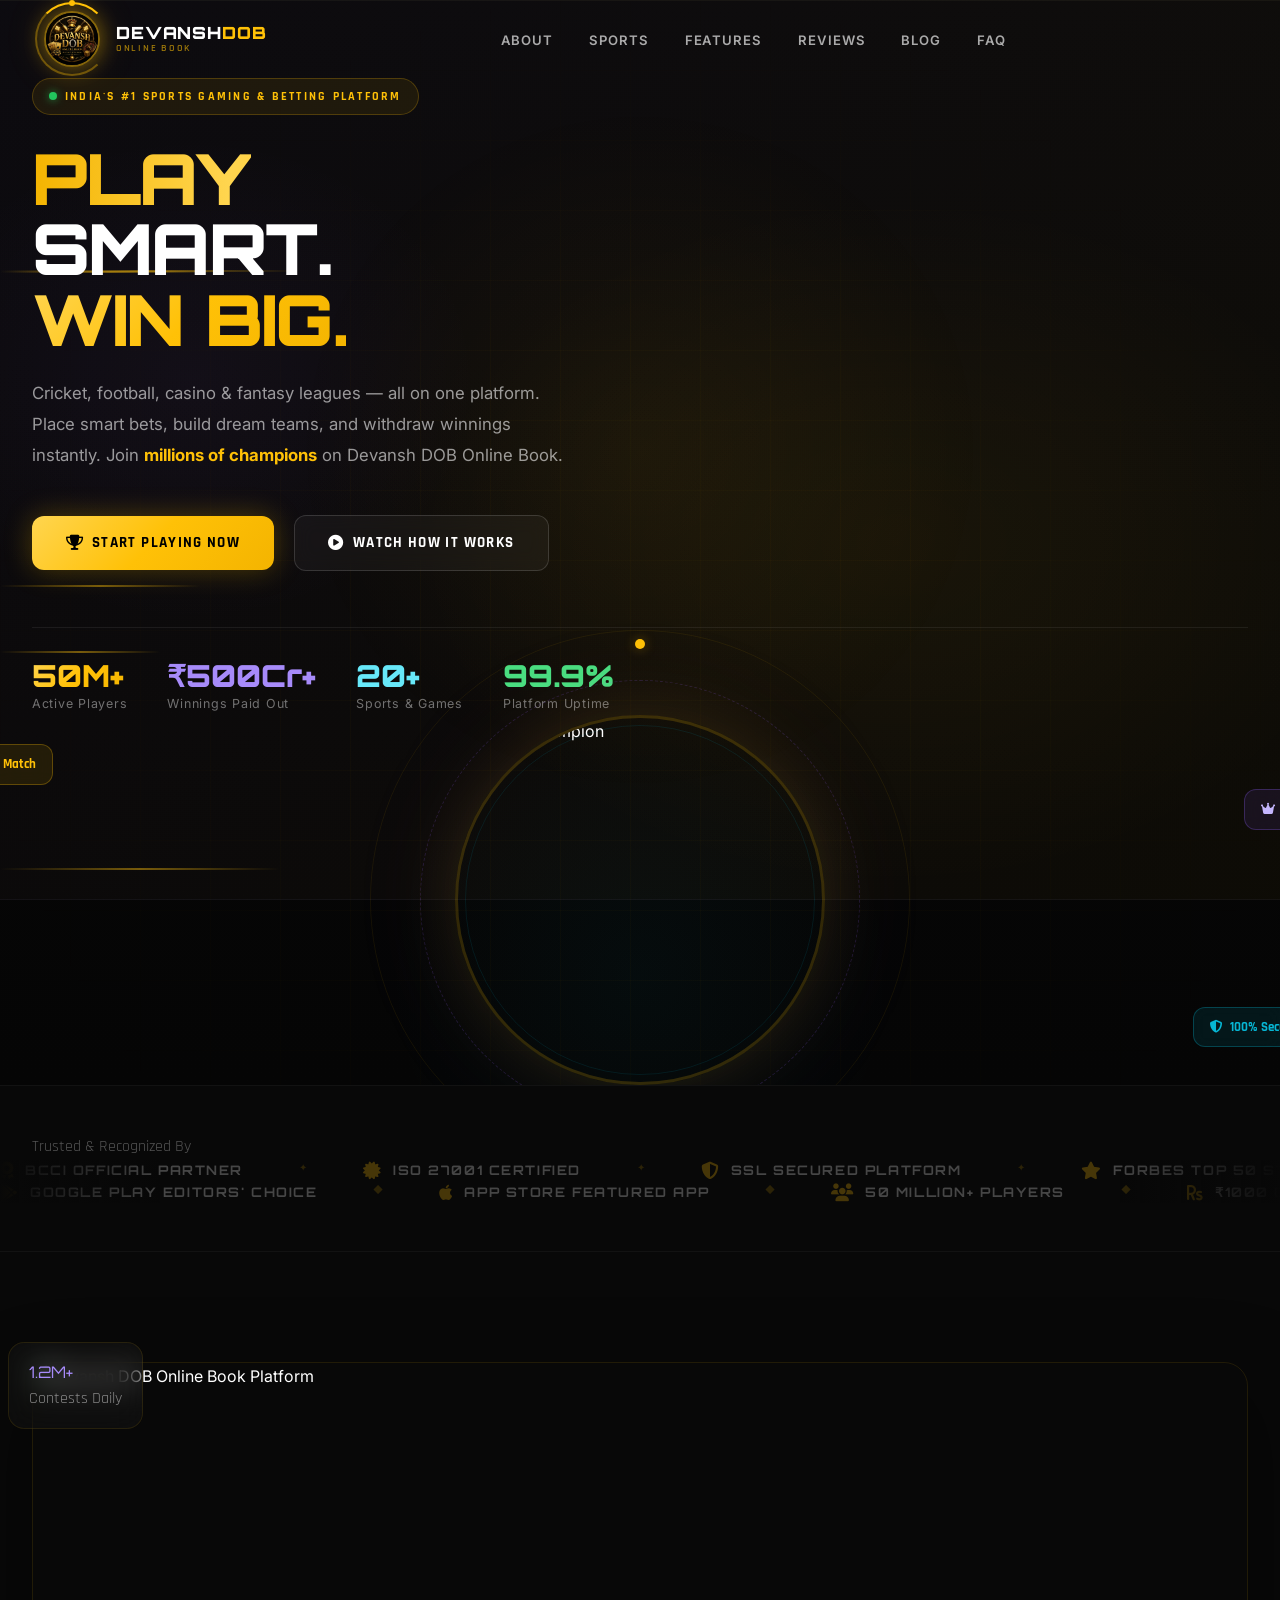
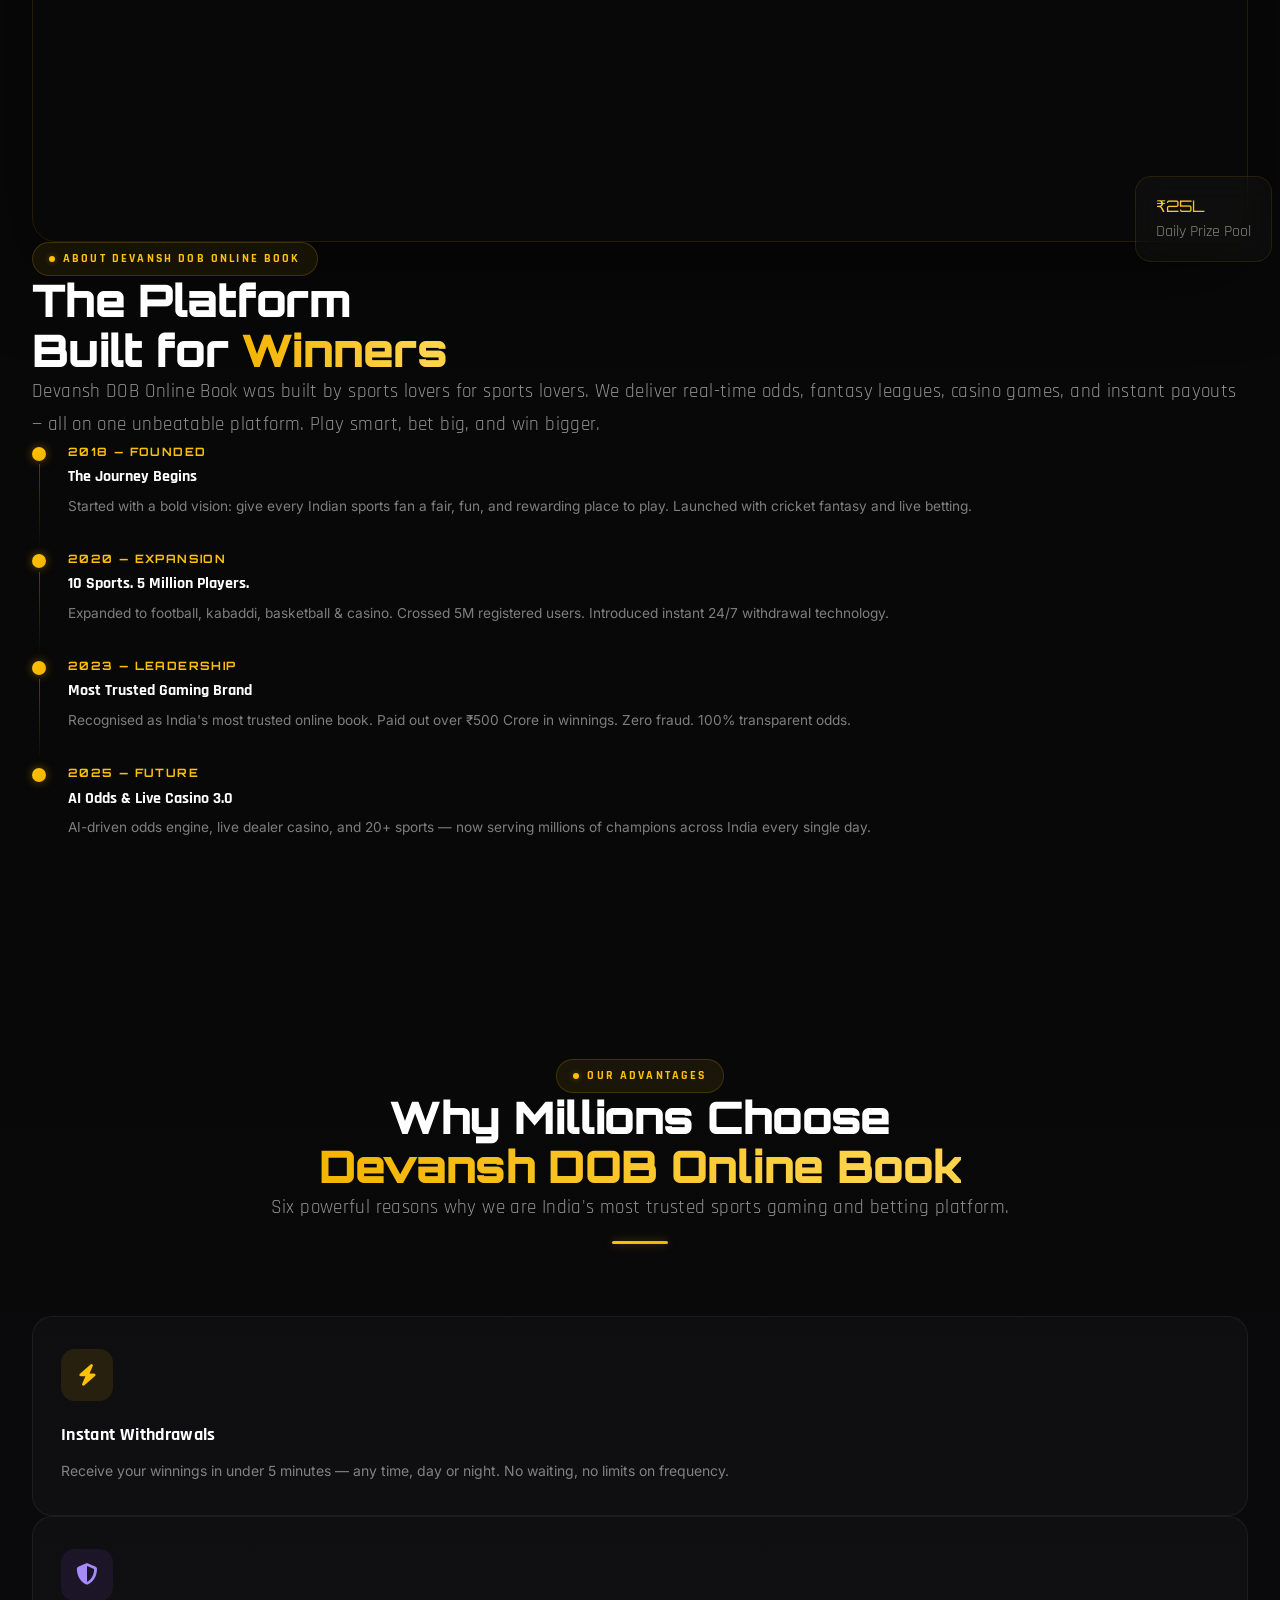
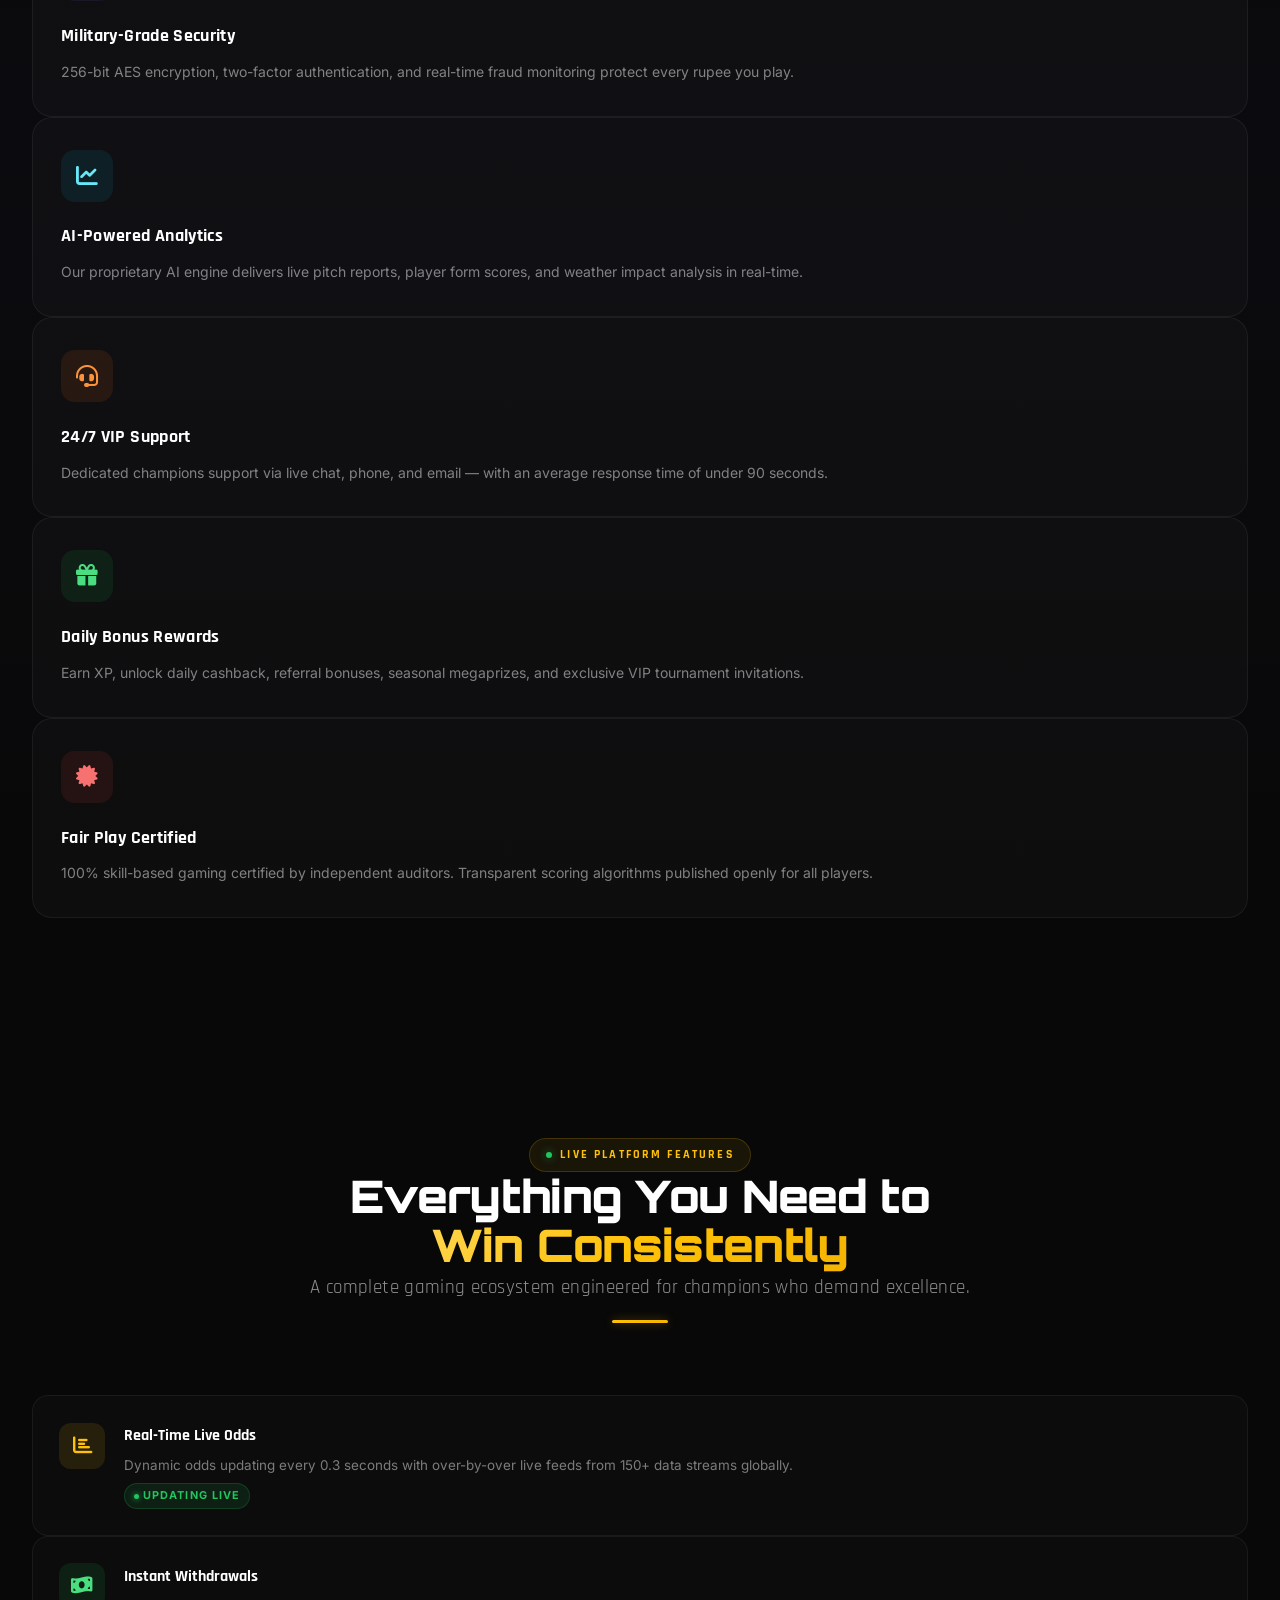
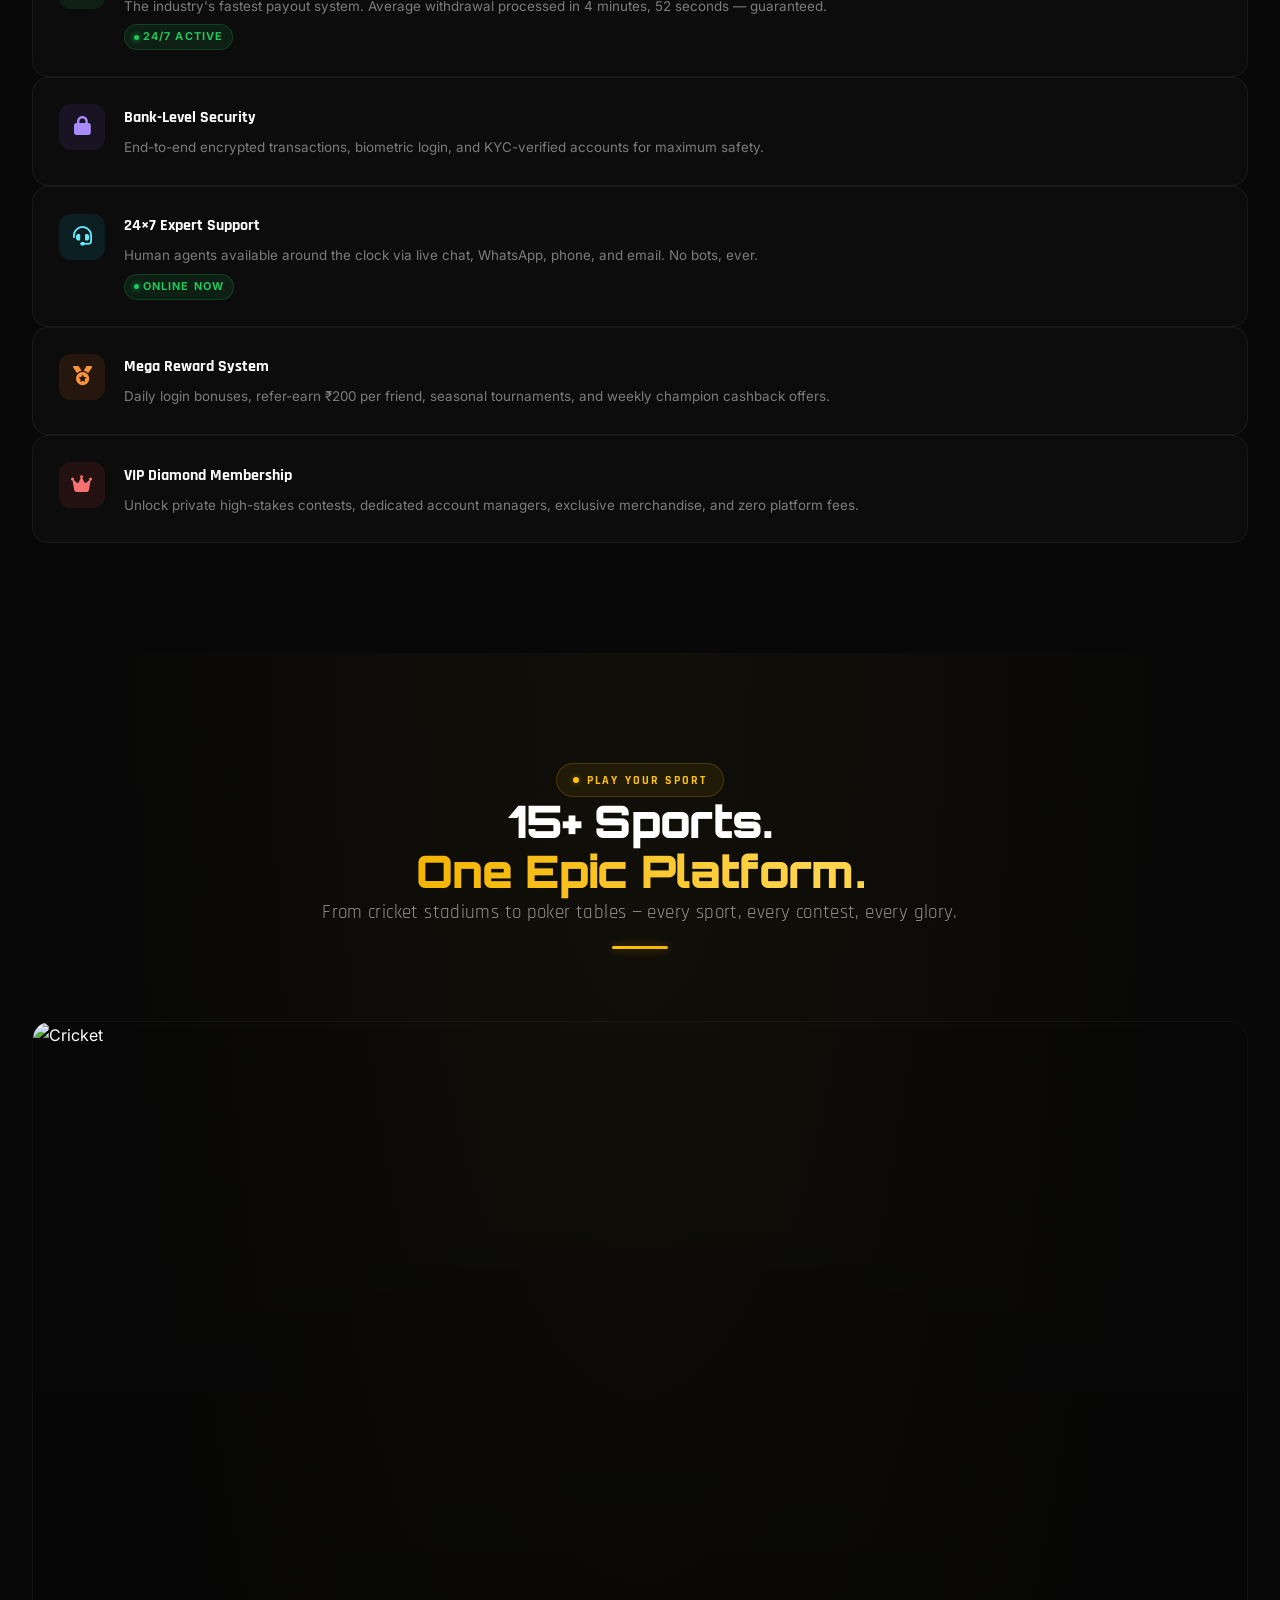
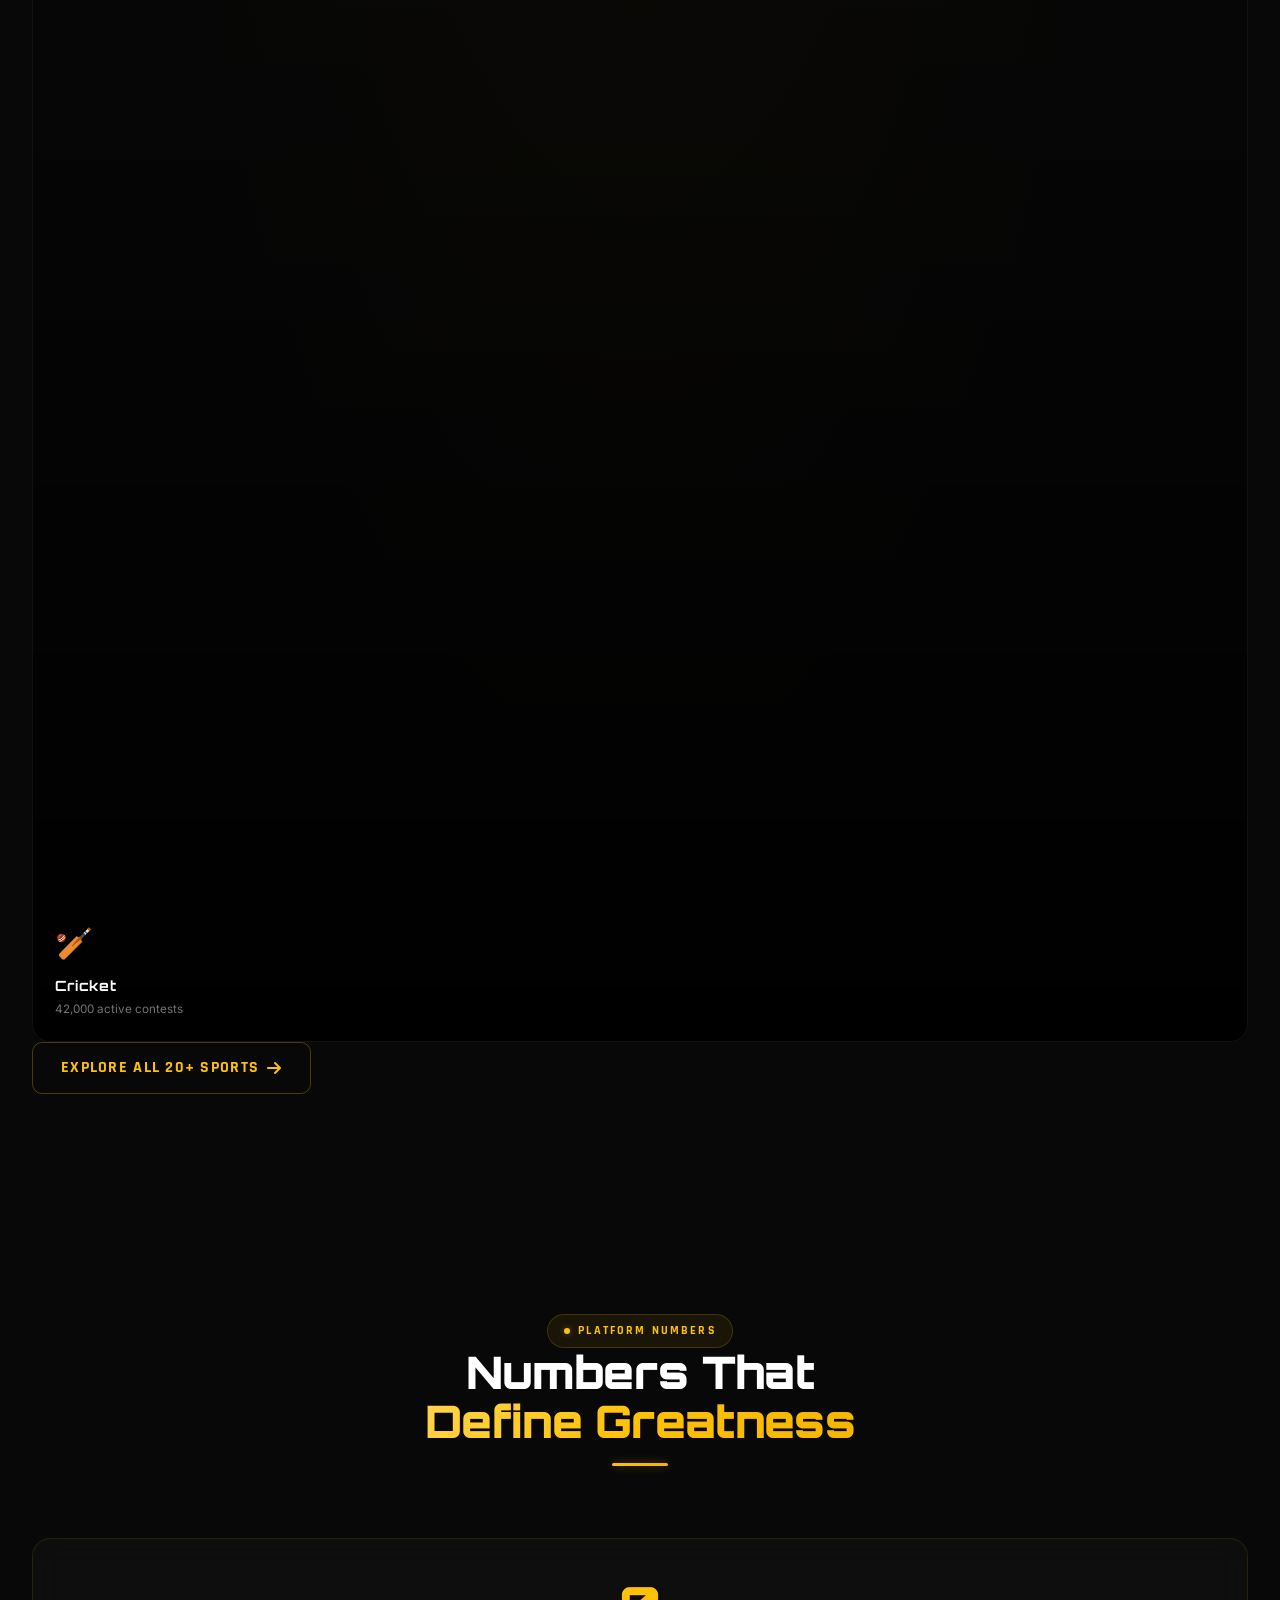
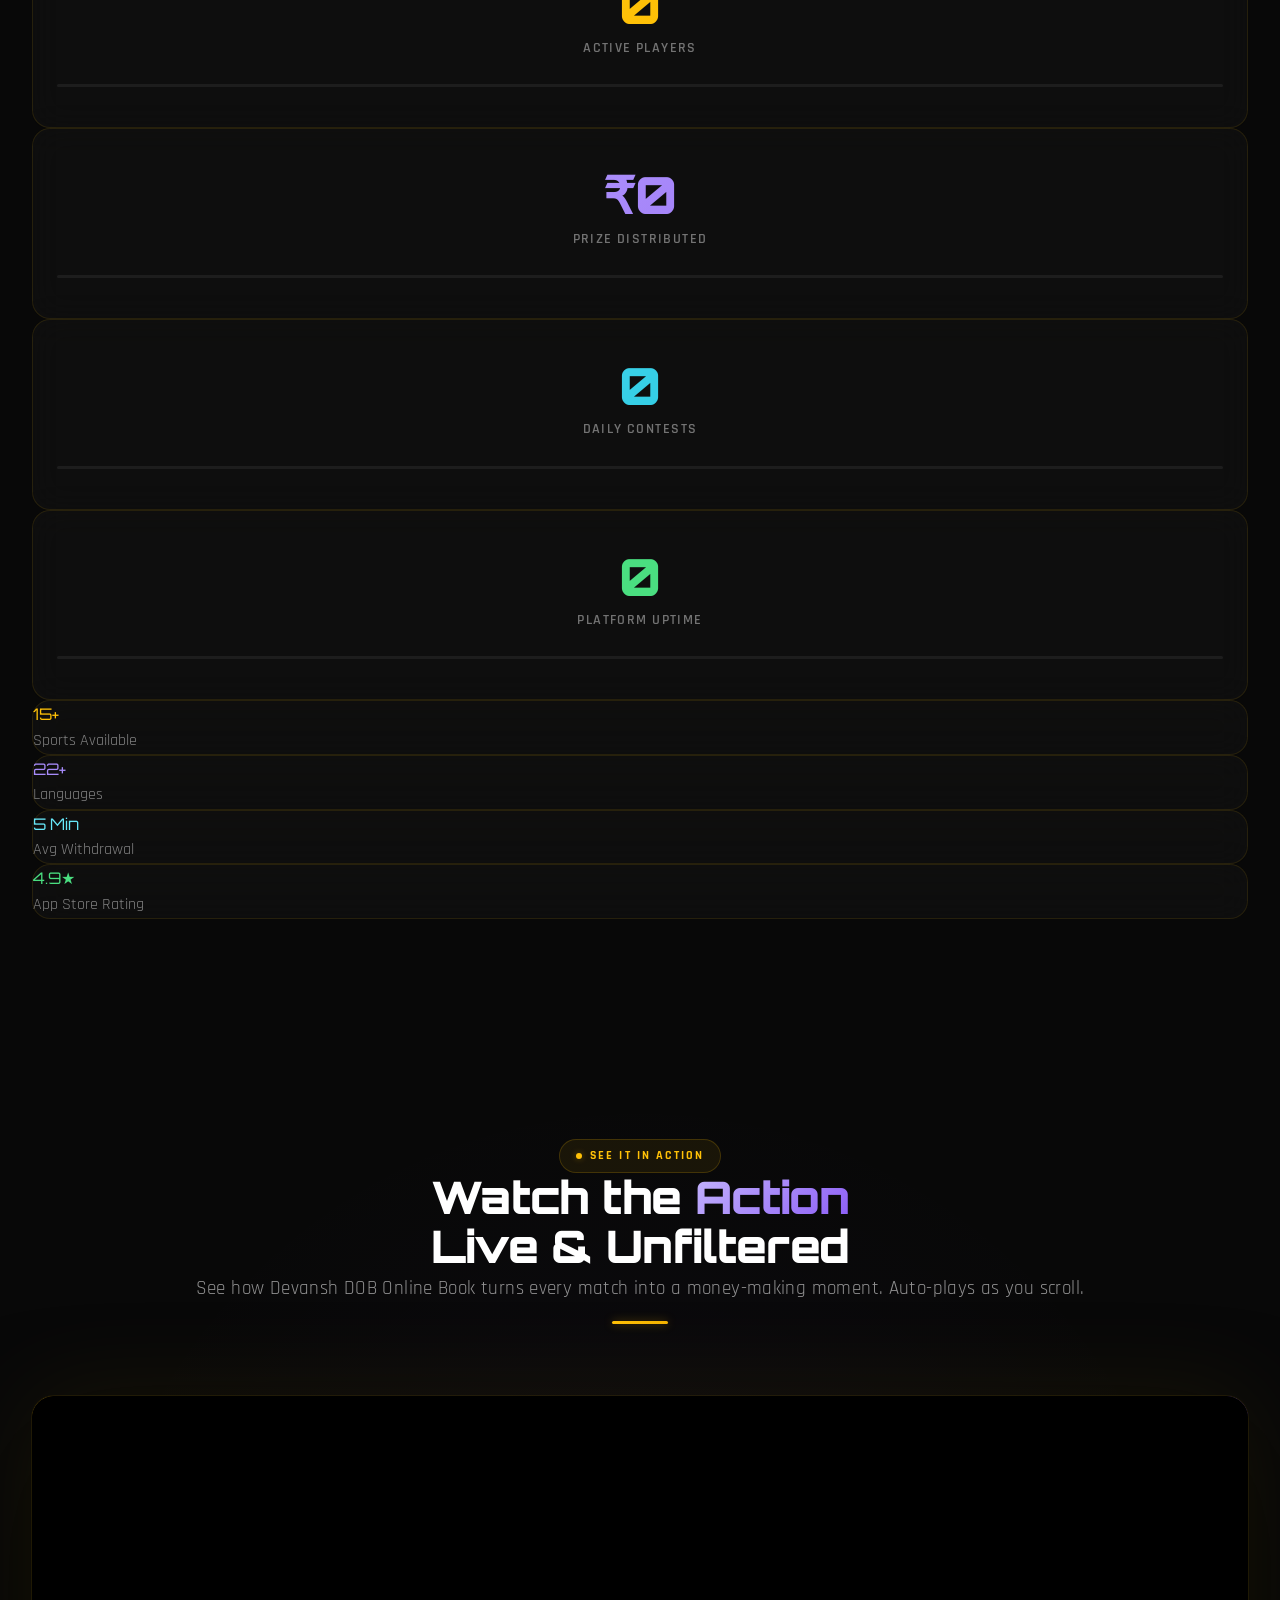
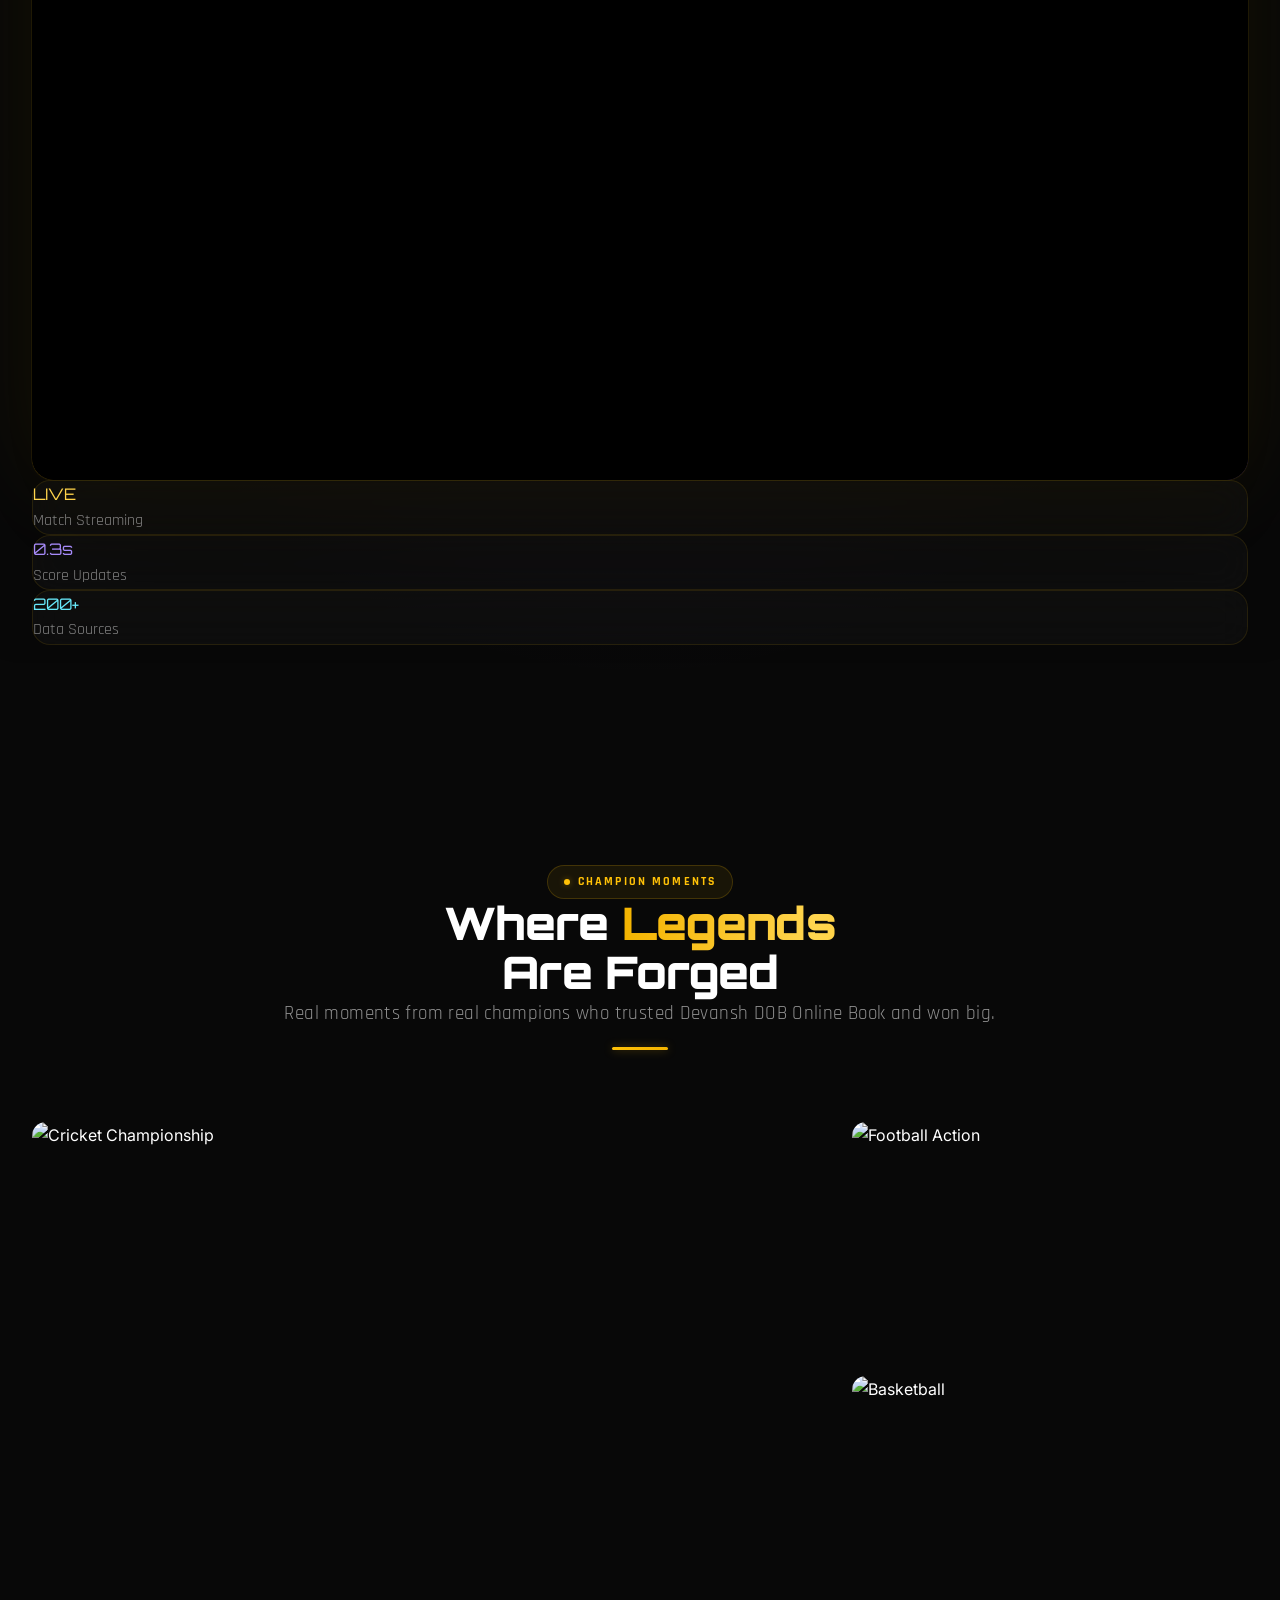
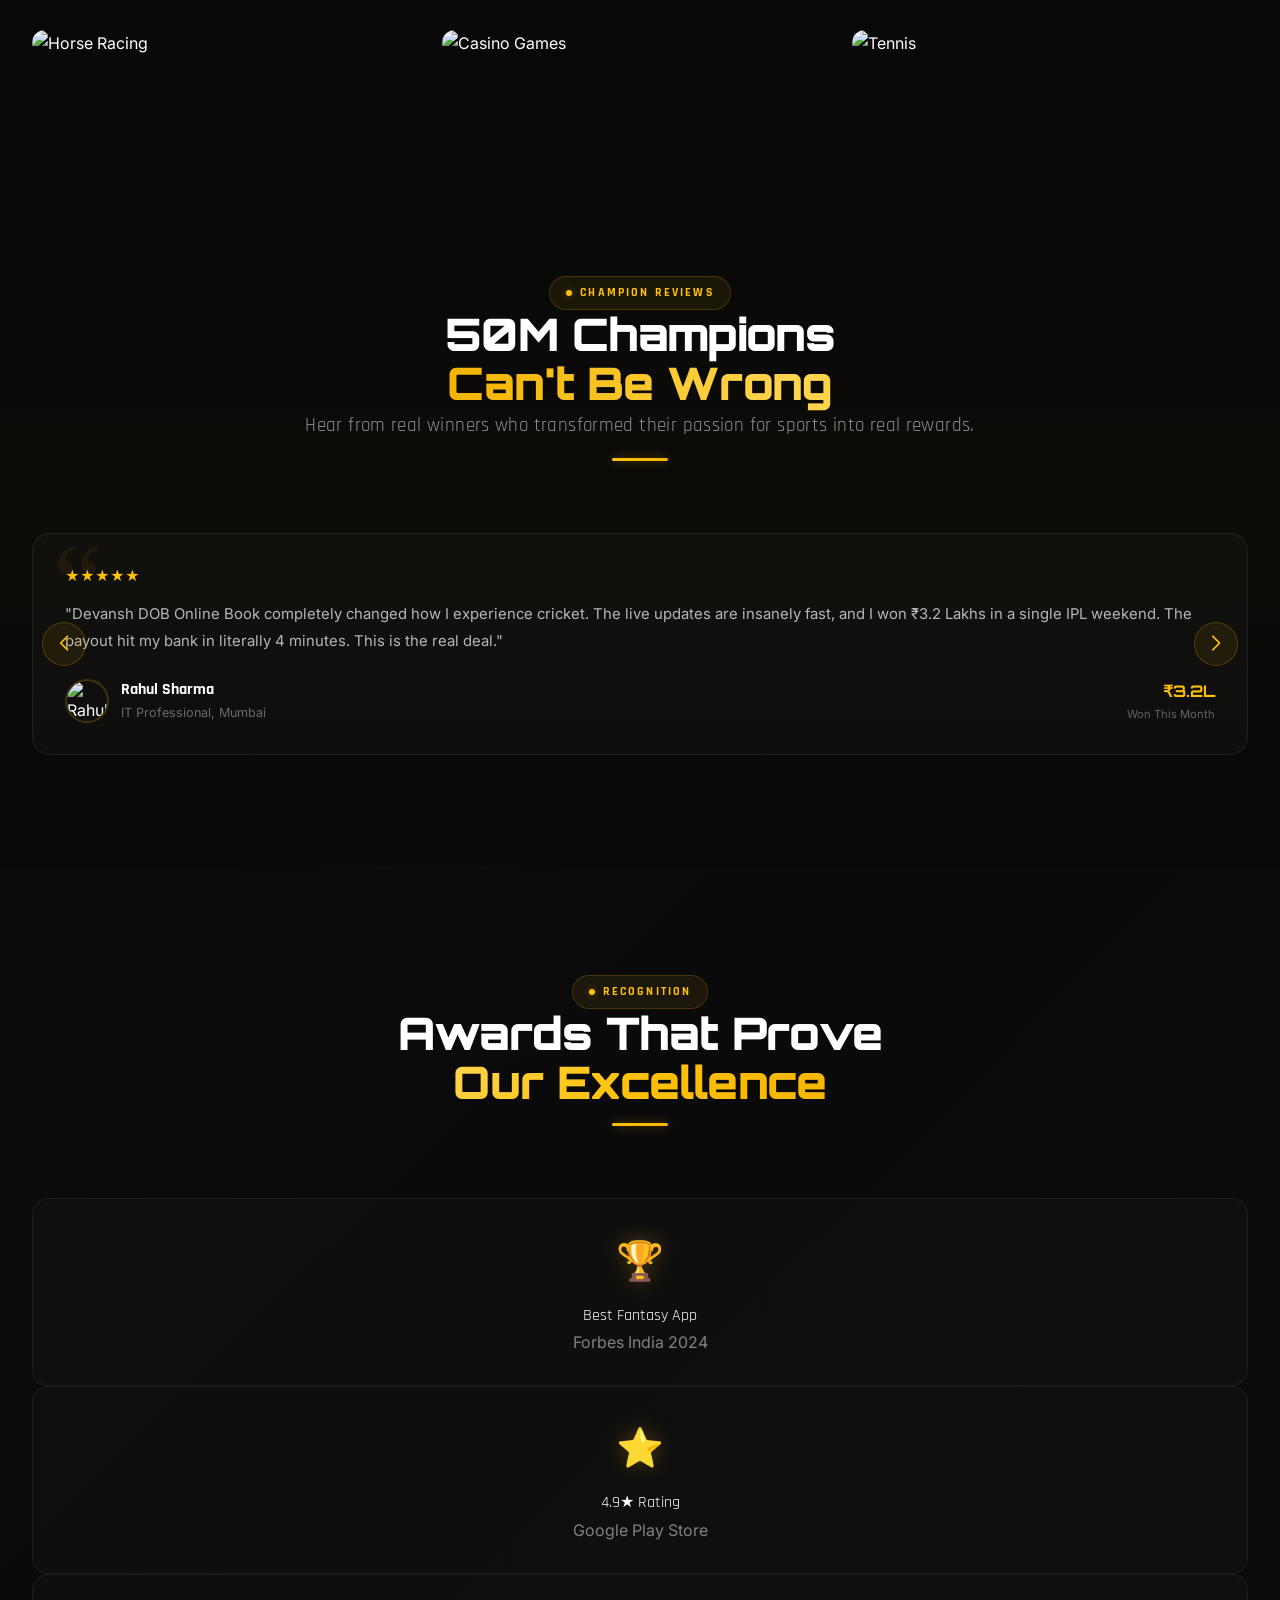
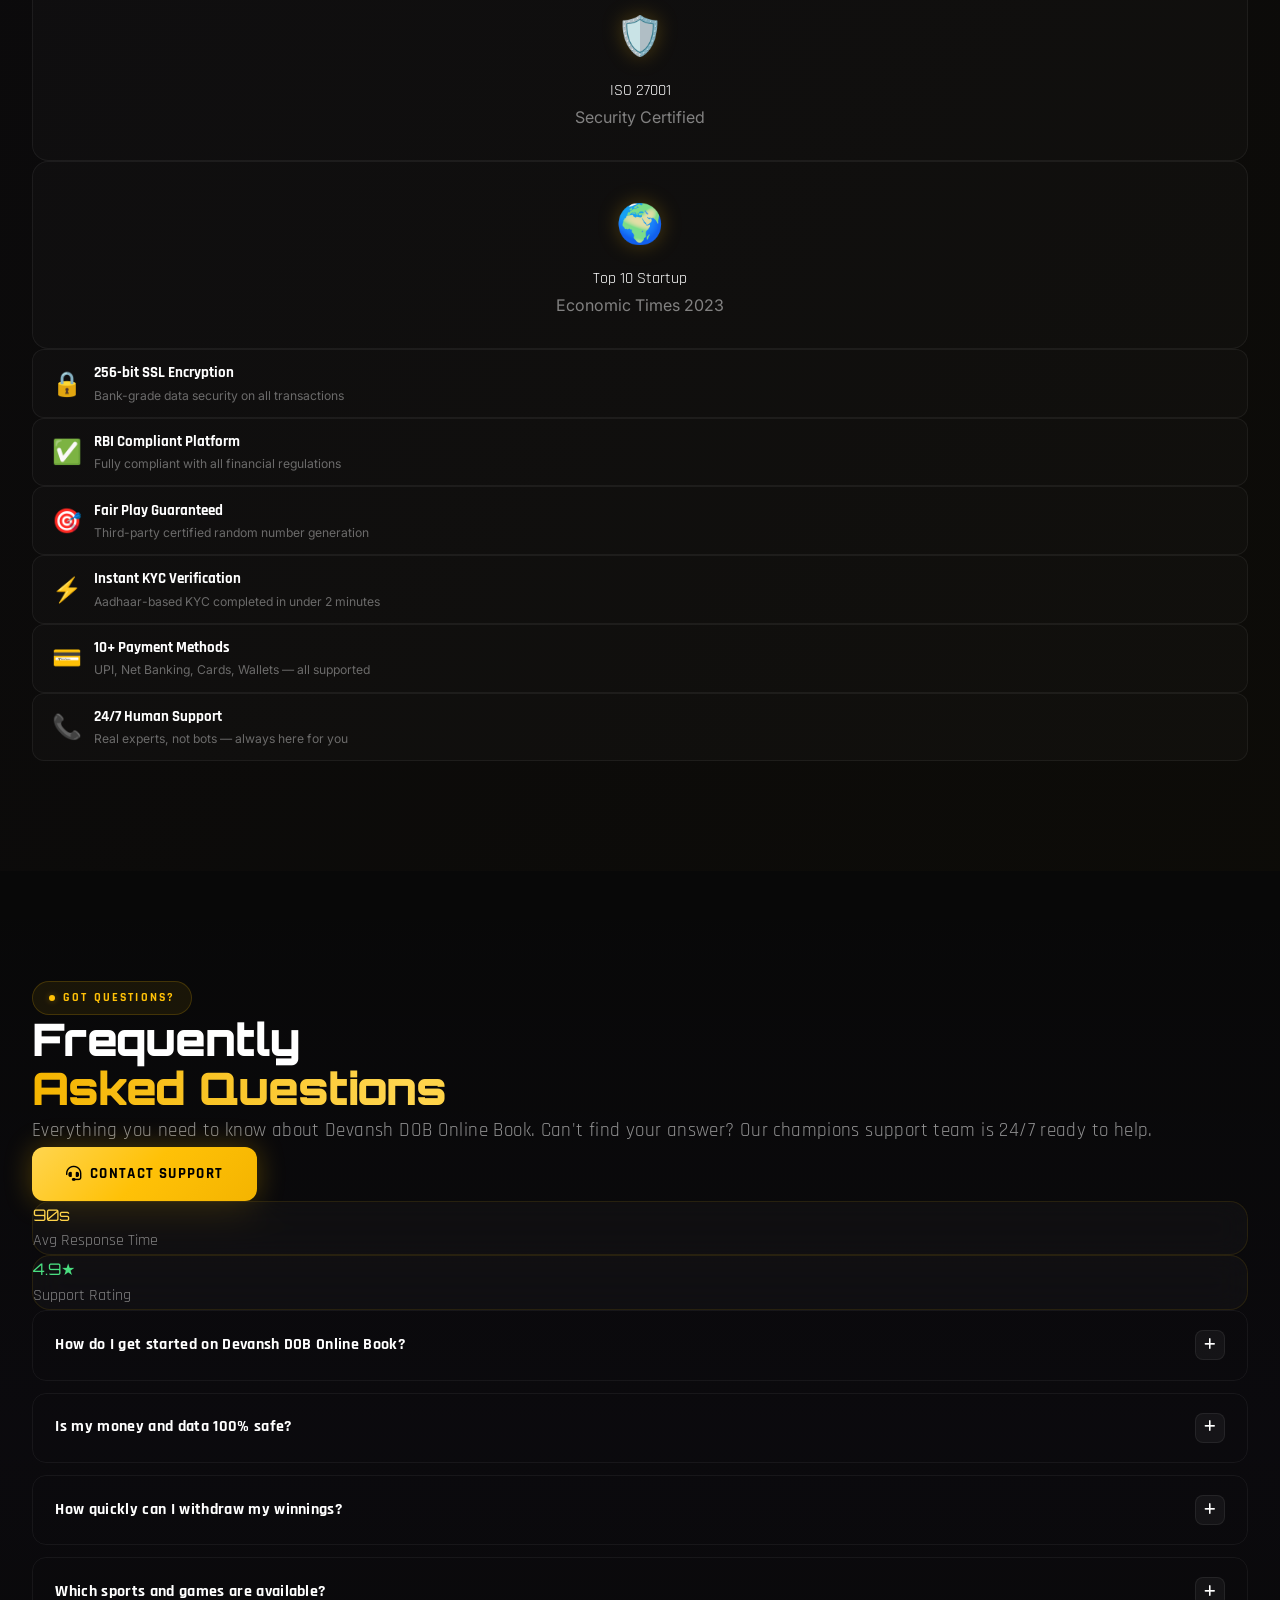
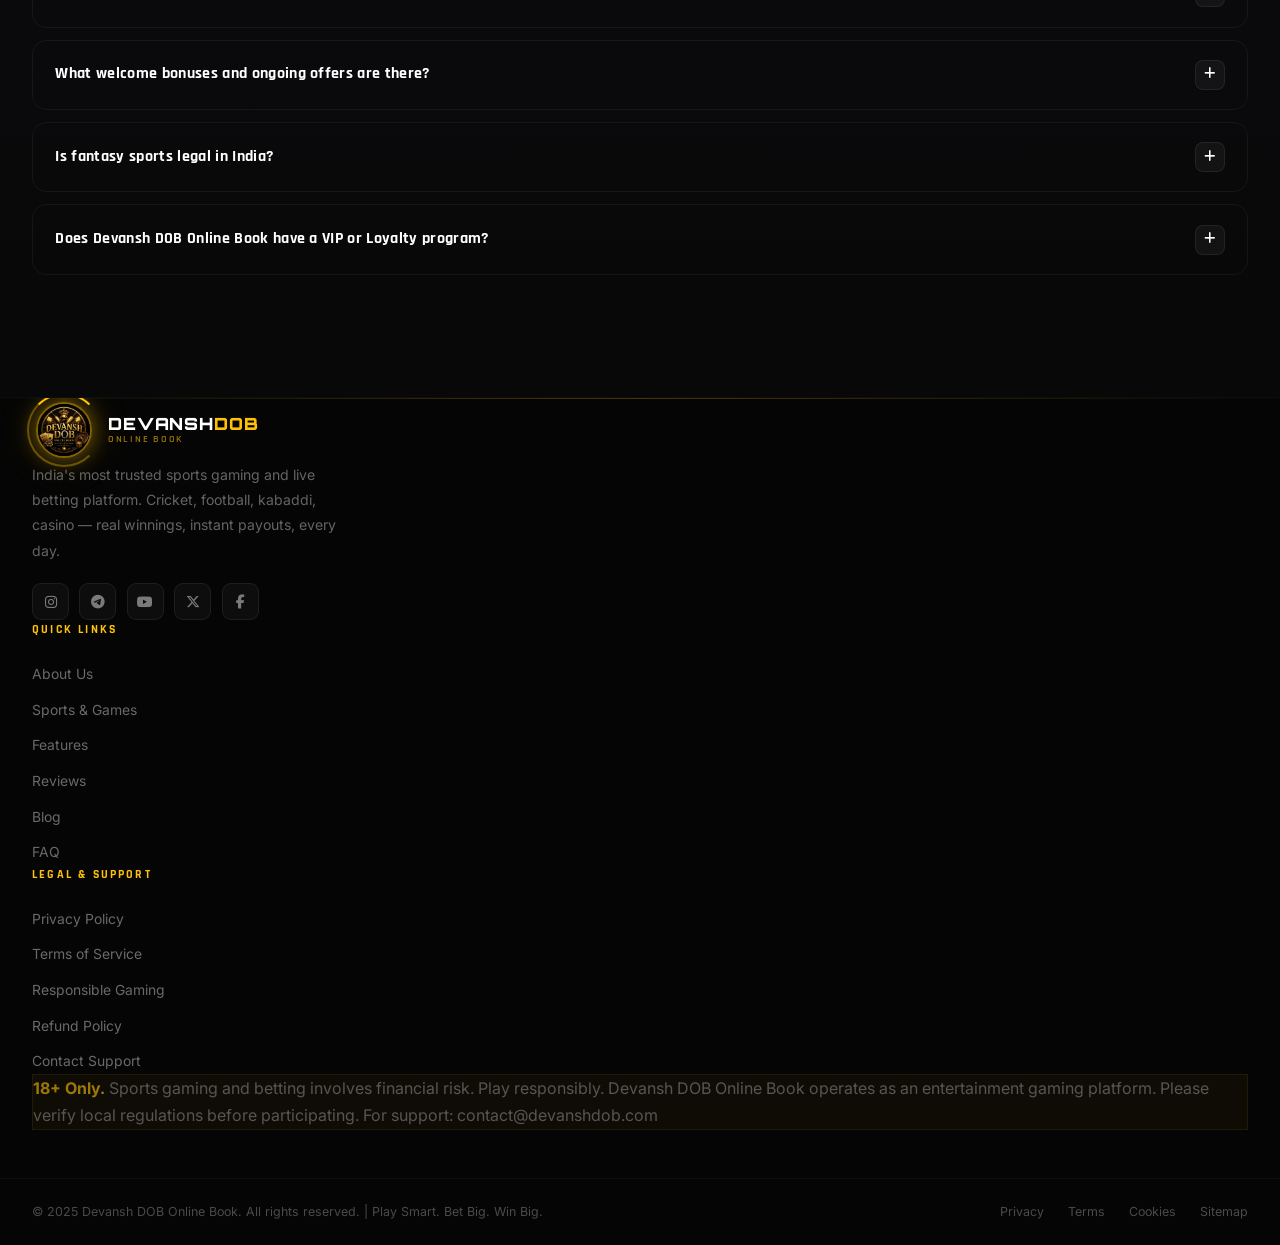
==== index.html @ b8a2a4d3 "first commit" ====
<!DOCTYPE html>
<html lang="en" class="scroll-smooth">
<head>
  <meta charset="UTF-8" />
  <meta name="viewport" content="width=device-width, initial-scale=1.0" />
  <meta name="description" content="Devansh DOB Online Book — India's #1 Premium Sports Gaming & Fantasy Platform. Cricket, Football, Casino & more. Play Smart. Bet Big. Win Big. Join millions of champions." />
  <meta name="keywords" content="devansh dob online book, fantasy cricket, sports betting, online gaming, fantasy sports India, cricket fantasy, casino games, win real cash" />
  <meta name="theme-color" content="#080808" />
  <meta property="og:title" content="Devansh DOB Online Book — Play Smart. Bet Big. Win Big." />
  <meta property="og:description" content="India's most trusted sports gaming platform. Fantasy leagues, live casino, instant withdrawals. Play Smart. Bet Big. Win Big." />
  <title>Devansh DOB Online Book — Play Smart. Bet Big. Win Big.</title>
  <link rel="icon" type="image/png" href="assets/images/logo.png" />

  <!-- Google Fonts -->
  <link rel="preconnect" href="https://fonts.googleapis.com" />
  <link rel="preconnect" href="https://fonts.gstatic.com" crossorigin />
  <link href="https://fonts.googleapis.com/css2?family=Orbitron:wght@400;500;600;700;800;900&family=Inter:wght@300;400;500;600;700&family=Rajdhani:wght@300;400;500;600;700&display=swap" rel="stylesheet" />

  <!-- Font Awesome -->
  <link rel="stylesheet" href="https://cdnjs.cloudflare.com/ajax/libs/font-awesome/6.5.0/css/all.min.css" />

  <!-- AOS -->
  <link rel="stylesheet" href="https://unpkg.com/aos@2.3.1/dist/aos.css" />

  <!-- Swiper -->
  <link rel="stylesheet" href="https://cdn.jsdelivr.net/npm/swiper@11/swiper-bundle.min.css" />

  <!-- Tailwind CSS -->
  <script src="https://cdn.tailwindcss.com"></script>
  <script>
    tailwind.config = {
      theme: {
        extend: {
          colors: {
            gold: { 100: '#FFD54F', 200: '#FFC107', 300: '#F4B400' },
            dark: { 100: '#1a1a1a', 200: '#111111', 300: '#0a0a0a', 400: '#080808', 500: '#050505' }
          },
          fontFamily: {
            orbitron: ['Orbitron', 'sans-serif'],
            rajdhani: ['Rajdhani', 'sans-serif'],
            inter: ['Inter', 'sans-serif']
          }
        }
      }
    }
  </script>

  <!-- Custom CSS -->
  <link rel="stylesheet" href="css/style.css" />
  <style>
    /* Force all image-bearing containers to always be visible regardless of AOS state */
    .sports-swiper, .sports-swiper img,
    .g-item, .g-item img,
    .news-card, .news-card img,
    .testimonials-swiper img,
    .sport-card img,
    [data-aos] img { opacity: 1 !important; transform: none; }
    /* Video iframe — never hidden */
    #sports-video { opacity: 1 !important; }
  </style>
</head>

<body class="bg-[#080808] text-white overflow-x-hidden">

<!-- ============================================================
     LOADING SCREEN
     ============================================================ -->
<div id="loader" aria-label="Loading">
  <div class="loader-rings">
    <div class="lr lr-1"></div>
    <div class="lr lr-2"></div>
    <div class="lr lr-3"></div>
    <img src="assets/images/logo.png" alt="Devansh DOB Online Book" class="loader-logo-img" />
  </div>
  <div class="loader-tagline">PLAY SMART. BET BIG. WIN BIG.</div>
  <div class="loader-bar"><div class="loader-fill"></div></div>
  <div class="loader-pct">0%</div>
</div>

<!-- SCROLL PROGRESS -->
<div id="scroll-progress" role="progressbar" aria-label="Page scroll progress"></div>

<!-- CANVAS PARTICLES -->
<canvas id="particle-canvas" aria-hidden="true"></canvas>

<!-- MOUSE GLOW -->
<div id="mouse-glow" aria-hidden="true"></div>

<!-- ============================================================
     1. NAVBAR
     ============================================================ -->
<nav id="navbar" role="navigation" aria-label="Main navigation">
  <!-- Logo -->
  <a href="#hero" class="nav-logo" aria-label="Devansh DOB Online Book">
    <div class="nav-logo-icon-wrap" aria-hidden="true">
      <img src="assets/images/logo.png" alt="Devansh DOB Online Book" class="nav-logo-img" />
      <div class="nav-logo-ring"></div>
    </div>
    <div class="nav-brand-text">
      <span class="nav-brand-main">DEVANSH<span class="g">DOB</span></span>
      <span class="nav-brand-sub">ONLINE BOOK</span>
    </div>
  </a>

  <!-- Desktop Links -->
  <ul class="nav-links" role="list">
    <li><a href="#about">About</a></li>
    <li><a href="#sports">Sports</a></li>
    <li><a href="#features">Features</a></li>
    <li><a href="#testimonials">Reviews</a></li>
    <li><a href="#blog">Blog</a></li>
    <li><a href="#faq">FAQ</a></li>
  </ul>

  <!-- Desktop Actions — hamburger only -->
  <div class="nav-actions">
    <button id="hamburger" class="nav-hamburger" aria-label="Toggle mobile menu" aria-expanded="false">
      <span></span><span></span><span></span>
    </button>
  </div>
</nav>

<!-- Mobile Nav -->
<div id="mobile-nav" class="mobile-nav" aria-hidden="true">
  <ul class="nav-links" role="list">
    <li><a href="#about">About</a></li>
    <li><a href="#sports">Sports</a></li>
    <li><a href="#features">Features</a></li>
    <li><a href="#testimonials">Reviews</a></li>
    <li><a href="#blog">Blog</a></li>
    <li><a href="#faq">FAQ</a></li>
  </ul>
</div>

<!-- ============================================================
     2. HERO SECTION
     ============================================================ -->
<section id="hero" class="hero-section">
  <div class="hero-bg" aria-hidden="true"></div>
  <div class="hero-grid" aria-hidden="true"></div>

  <!-- Light streaks -->
  <div class="light-streak" style="top:25%;width:220px;animation-delay:0s;" aria-hidden="true"></div>
  <div class="light-streak" style="top:60%;width:160px;animation-delay:3s;" aria-hidden="true"></div>
  <div class="light-streak" style="top:80%;width:280px;animation-delay:6s;" aria-hidden="true"></div>

  <div class="container" style="position:relative;z-index:2;width:100%;">
    <div class="grid grid-cols-1 lg:grid-cols-2 gap-12 items-center min-h-screen py-20">

      <!-- Left Content -->
      <div class="hero-content">
        <!-- Badge -->
        <div class="hero-badge">
          <span class="live-dot" aria-hidden="true"></span>
          India's #1 Sports Gaming &amp; Betting Platform
        </div>

        <!-- Main Headline -->
        <h1 class="hero-h1">
          <span class="word-block"><span class="inner gold-shimmer">PLAY</span></span>
          <span class="word-block"><span class="inner" style="color:#fff;">SMART.</span></span>
          <span class="word-block"><span class="inner gold-text">WIN BIG.</span></span>
        </h1>

        <p class="hero-sub">
          Cricket, football, casino &amp; fantasy leagues — all on one platform. Place smart bets, build dream teams, and withdraw winnings instantly. Join <strong class="text-gold">millions of champions</strong> on Devansh DOB Online Book.
        </p>

        <!-- CTAs -->
        <div class="hero-ctas">
          <a href="#sports" class="btn-primary magnetic">
            <i class="fas fa-trophy"></i>
            Start Playing Now
          </a>
          <a href="#video" class="btn-secondary">
            <i class="fas fa-play-circle"></i>
            Watch How It Works
          </a>
        </div>

        <!-- Stats Row -->
        <div class="hero-stats">
          <div class="hero-stat-item">
            <div class="hero-stat-num gold-text" data-hero-count="50" data-suffix="M+">50M+</div>
            <div class="hero-stat-lbl">Active Players</div>
          </div>
          <div class="hero-stat-item">
            <div class="hero-stat-num" style="color:#a78bfa;" data-hero-count="500" data-suffix="Cr+" data-prefix="₹">₹500Cr+</div>
            <div class="hero-stat-lbl">Winnings Paid Out</div>
          </div>
          <div class="hero-stat-item">
            <div class="hero-stat-num" style="color:#67e8f9;" data-hero-count="20" data-suffix="+">20+</div>
            <div class="hero-stat-lbl">Sports &amp; Games</div>
          </div>
          <div class="hero-stat-item">
            <div class="hero-stat-num" style="color:#4ade80;" data-hero-count="99.9" data-suffix="%" data-decimals="1">99.9%</div>
            <div class="hero-stat-lbl">Platform Uptime</div>
          </div>
        </div>
      </div>

      <!-- Right: Sports Graphic -->
      <div class="hero-img-wrap hidden lg:flex items-center justify-center">
        <!-- Rings -->
        <div class="ring-outer" aria-hidden="true"></div>
        <div class="ring-mid" aria-hidden="true"></div>
        <div class="ring-inner" aria-hidden="true"></div>

        <!-- Main Photo -->
        <div class="hero-photo">
          <img
            src="https://images.unsplash.com/photo-1560272564-c83b66b1ad12?w=700&auto=format&fit=crop&q=80"
            alt="Sports Champion"
            width="370" height="370"
          />
        </div>

        <!-- Floating Badges -->
        <div class="float-el fb-gold float-badge" style="top:8%;left:-12%;animation-delay:0s;">
          <i class="fas fa-bolt text-xs"></i> Live — IPL 2025 Match
        </div>
        <div class="float-el fb-purple float-badge" style="top:20%;right:-14%;animation-delay:0.6s;">
          <i class="fas fa-crown text-xs"></i> ₹50L Prize Pool Today
        </div>
        <div class="float-el fb-green float-badge" style="bottom:22%;left:-16%;animation-delay:1.0s;">
          <i class="fas fa-check-circle text-xs"></i> Instant Withdrawal
        </div>
        <div class="float-el fb-blue float-badge" style="bottom:10%;right:-10%;animation-delay:0.3s;">
          <i class="fas fa-shield-alt text-xs"></i> 100% Secure &amp; Trusted
        </div>
        <div class="float-el fb-red float-badge" style="top:50%;left:-18%;animation-delay:1.5s;">
          <i class="fas fa-fire text-xs"></i> 1 Lakh+ Daily Winners
        </div>
      </div>
    </div>
  </div>
</section>

<!-- ============================================================
     3. TRUSTED BY SECTION
     ============================================================ -->
<section id="trusted" class="trusted-section">
  <div class="container mb-6" style="position:relative;z-index:2;">
    <p class="text-center font-rajdhani font-bold tracking-widest text-xs uppercase" style="color:rgba(255,255,255,0.3);">
      Trusted & Recognized By
    </p>
  </div>

  <!-- First marquee -->
  <div class="marquee-outer mb-4">
    <div class="marquee-track">
      <!-- Duplicated set for seamless loop -->
      <span class="m-item"><i class="fas fa-award"></i> BCCI Official Partner</span>
      <span class="m-sep">✦</span>
      <span class="m-item"><i class="fas fa-certificate"></i> ISO 27001 Certified</span>
      <span class="m-sep">✦</span>
      <span class="m-item"><i class="fas fa-shield-alt"></i> SSL Secured Platform</span>
      <span class="m-sep">✦</span>
      <span class="m-item"><i class="fas fa-star"></i> Forbes Top 50 Startup</span>
      <span class="m-sep">✦</span>
      <span class="m-item"><i class="fas fa-trophy"></i> Best Sports App 2024</span>
      <span class="m-sep">✦</span>
      <span class="m-item"><i class="fas fa-handshake"></i> ISL League Partner</span>
      <span class="m-sep">✦</span>
      <span class="m-item"><i class="fas fa-coins"></i> Fastest Payouts India</span>
      <span class="m-sep">✦</span>
      <span class="m-item"><i class="fas fa-medal"></i> 5-Star Rated Platform</span>
      <span class="m-sep">✦</span>
      <!-- Duplicate for seamless -->
      <span class="m-item"><i class="fas fa-award"></i> BCCI Official Partner</span>
      <span class="m-sep">✦</span>
      <span class="m-item"><i class="fas fa-certificate"></i> ISO 27001 Certified</span>
      <span class="m-sep">✦</span>
      <span class="m-item"><i class="fas fa-shield-alt"></i> SSL Secured Platform</span>
      <span class="m-sep">✦</span>
      <span class="m-item"><i class="fas fa-star"></i> Forbes Top 50 Startup</span>
      <span class="m-sep">✦</span>
      <span class="m-item"><i class="fas fa-trophy"></i> Best Sports App 2024</span>
      <span class="m-sep">✦</span>
      <span class="m-item"><i class="fas fa-handshake"></i> ISL League Partner</span>
      <span class="m-sep">✦</span>
      <span class="m-item"><i class="fas fa-coins"></i> Fastest Payouts India</span>
      <span class="m-sep">✦</span>
      <span class="m-item"><i class="fas fa-medal"></i> 5-Star Rated Platform</span>
      <span class="m-sep">✦</span>
    </div>
  </div>

  <!-- Second marquee (reverse) -->
  <div class="marquee-outer">
    <div class="marquee-track rev">
      <span class="m-item"><i class="fab fa-google-play"></i> Google Play Editors' Choice</span>
      <span class="m-sep">◆</span>
      <span class="m-item"><i class="fab fa-apple"></i> App Store Featured App</span>
      <span class="m-sep">◆</span>
      <span class="m-item"><i class="fas fa-users"></i> 50 Million+ Players</span>
      <span class="m-sep">◆</span>
      <span class="m-item"><i class="fas fa-rupee-sign"></i> ₹1000 Crore+ Distributed</span>
      <span class="m-sep">◆</span>
      <span class="m-item"><i class="fas fa-globe"></i> Available in 22 Languages</span>
      <span class="m-sep">◆</span>
      <span class="m-item"><i class="fas fa-lock"></i> RNG Certified Fair Play</span>
      <span class="m-sep">◆</span>
      <span class="m-item"><i class="fas fa-bolt"></i> Under 5-Min Withdrawals</span>
      <span class="m-sep">◆</span>
      <span class="m-item"><i class="fas fa-headset"></i> 24/7 Champion Support</span>
      <span class="m-sep">◆</span>
      <!-- Duplicate -->
      <span class="m-item"><i class="fab fa-google-play"></i> Google Play Editors' Choice</span>
      <span class="m-sep">◆</span>
      <span class="m-item"><i class="fab fa-apple"></i> App Store Featured App</span>
      <span class="m-sep">◆</span>
      <span class="m-item"><i class="fas fa-users"></i> 50 Million+ Players</span>
      <span class="m-sep">◆</span>
      <span class="m-item"><i class="fas fa-rupee-sign"></i> ₹1000 Crore+ Distributed</span>
      <span class="m-sep">◆</span>
      <span class="m-item"><i class="fas fa-globe"></i> Available in 22 Languages</span>
      <span class="m-sep">◆</span>
      <span class="m-item"><i class="fas fa-lock"></i> RNG Certified Fair Play</span>
      <span class="m-sep">◆</span>
      <span class="m-item"><i class="fas fa-bolt"></i> Under 5-Min Withdrawals</span>
      <span class="m-sep">◆</span>
      <span class="m-item"><i class="fas fa-headset"></i> 24/7 Champion Support</span>
      <span class="m-sep">◆</span>
    </div>
  </div>
</section>

<!-- ============================================================
     4. ABOUT PLATFORM
     ============================================================ -->
<section id="about" class="section-py">
  <div class="container">
    <div class="grid grid-cols-1 lg:grid-cols-2 gap-16 items-center">

      <!-- Left: Image -->
      <div class="about-img-wrap" data-aos="fade-right">
        <div class="about-img-main" style="height:480px;">
          <img
            src="https://images.unsplash.com/photo-1542751371-adc38448a05e?w=700&auto=format&fit=crop&q=80"
            alt="Devansh DOB Online Book Platform"
            width="700" height="480"
          />
        </div>
        <!-- Floating stat cards -->
        <div class="about-stat-float glass" style="bottom:-20px;right:-24px;padding:1rem 1.25rem;border-radius:16px;" data-aos="fade-up" data-aos-delay="200">
          <div class="font-orbitron text-2xl font-black gold-text">₹25L</div>
          <div class="text-xs text-muted font-rajdhani tracking-wider uppercase">Daily Prize Pool</div>
        </div>
        <div class="about-stat-float glass" style="top:-20px;left:-24px;padding:1rem 1.25rem;border-radius:16px;" data-aos="fade-down" data-aos-delay="300">
          <div class="font-orbitron text-2xl font-black" style="color:#a78bfa;">1.2M+</div>
          <div class="text-xs text-muted font-rajdhani tracking-wider uppercase">Contests Daily</div>
        </div>
      </div>

      <!-- Right: Content -->
      <div data-aos="fade-left">
        <div class="badge-pill mb-4"><span class="dot"></span> About Devansh DOB Online Book</div>
        <h2 class="section-title mb-5">
          The Platform<br/>Built for <span class="gold-shimmer">Winners</span>
        </h2>
        <p class="section-sub mb-8">
          Devansh DOB Online Book was built by sports lovers for sports lovers. We deliver real-time odds, fantasy leagues, casino games, and instant payouts — all on one unbeatable platform. Play smart, bet big, and win bigger.
        </p>

        <!-- Timeline -->
        <div class="timeline">
          <div class="tl-item">
            <div class="tl-dot"></div>
            <div class="tl-year">2018 — FOUNDED</div>
            <div class="tl-title">The Journey Begins</div>
            <div class="tl-desc">Started with a bold vision: give every Indian sports fan a fair, fun, and rewarding place to play. Launched with cricket fantasy and live betting.</div>
          </div>
          <div class="tl-item">
            <div class="tl-dot"></div>
            <div class="tl-year">2020 — EXPANSION</div>
            <div class="tl-title">10 Sports. 5 Million Players.</div>
            <div class="tl-desc">Expanded to football, kabaddi, basketball &amp; casino. Crossed 5M registered users. Introduced instant 24/7 withdrawal technology.</div>
          </div>
          <div class="tl-item">
            <div class="tl-dot"></div>
            <div class="tl-year">2023 — LEADERSHIP</div>
            <div class="tl-title">Most Trusted Gaming Brand</div>
            <div class="tl-desc">Recognised as India's most trusted online book. Paid out over ₹500 Crore in winnings. Zero fraud. 100% transparent odds.</div>
          </div>
          <div class="tl-item">
            <div class="tl-dot"></div>
            <div class="tl-year">2025 — FUTURE</div>
            <div class="tl-title">AI Odds &amp; Live Casino 3.0</div>
            <div class="tl-desc">AI-driven odds engine, live dealer casino, and 20+ sports — now serving millions of champions across India every single day.</div>
          </div>
        </div>
      </div>
    </div>
  </div>
</section>

<!-- ============================================================
     5. WHY CHOOSE US
     ============================================================ -->
<section id="why-us" class="section-py" style="background:linear-gradient(180deg,transparent,rgba(139,92,246,0.025),transparent);">
  <div class="container">
    <div class="section-head" data-aos="fade-up">
      <div class="badge-pill mb-3"><span class="dot"></span> Our Advantages</div>
      <h2 class="section-title mb-4">Why Millions Choose<br/><span class="gold-shimmer">Devansh DOB Online Book</span></h2>
      <p class="section-sub max-w-xl mx-auto">Six powerful reasons why we are India's most trusted sports gaming and betting platform.</p>
      <div class="divider-gold"></div>
    </div>

    <div class="grid grid-cols-1 sm:grid-cols-2 lg:grid-cols-3 gap-6">

      <div class="why-card tilt-wrap" style="--accent-color:#FFC107;" data-aos="fade-up" data-aos-delay="0">
        <div data-tilt-inner>
          <div class="wi" style="background:rgba(255,193,7,0.1);color:#FFC107;">
            <i class="fas fa-bolt"></i>
          </div>
          <div class="wt">Instant Withdrawals</div>
          <div class="wd">Receive your winnings in under 5 minutes — any time, day or night. No waiting, no limits on frequency.</div>
        </div>
      </div>

      <div class="why-card tilt-wrap" style="--accent-color:#8B5CF6;" data-aos="fade-up" data-aos-delay="80">
        <div data-tilt-inner>
          <div class="wi" style="background:rgba(139,92,246,0.1);color:#a78bfa;">
            <i class="fas fa-shield-halved"></i>
          </div>
          <div class="wt">Military-Grade Security</div>
          <div class="wd">256-bit AES encryption, two-factor authentication, and real-time fraud monitoring protect every rupee you play.</div>
        </div>
      </div>

      <div class="why-card tilt-wrap" style="--accent-color:#06B6D4;" data-aos="fade-up" data-aos-delay="160">
        <div data-tilt-inner>
          <div class="wi" style="background:rgba(6,182,212,0.1);color:#67e8f9;">
            <i class="fas fa-chart-line"></i>
          </div>
          <div class="wt">AI-Powered Analytics</div>
          <div class="wd">Our proprietary AI engine delivers live pitch reports, player form scores, and weather impact analysis in real-time.</div>
        </div>
      </div>

      <div class="why-card tilt-wrap" style="--accent-color:#F97316;" data-aos="fade-up" data-aos-delay="240">
        <div data-tilt-inner>
          <div class="wi" style="background:rgba(249,115,22,0.1);color:#fb923c;">
            <i class="fas fa-headset"></i>
          </div>
          <div class="wt">24/7 VIP Support</div>
          <div class="wd">Dedicated champions support via live chat, phone, and email — with an average response time of under 90 seconds.</div>
        </div>
      </div>

      <div class="why-card tilt-wrap" style="--accent-color:#22C55E;" data-aos="fade-up" data-aos-delay="320">
        <div data-tilt-inner>
          <div class="wi" style="background:rgba(34,197,94,0.1);color:#4ade80;">
            <i class="fas fa-gift"></i>
          </div>
          <div class="wt">Daily Bonus Rewards</div>
          <div class="wd">Earn XP, unlock daily cashback, referral bonuses, seasonal megaprizes, and exclusive VIP tournament invitations.</div>
        </div>
      </div>

      <div class="why-card tilt-wrap" style="--accent-color:#EF4444;" data-aos="fade-up" data-aos-delay="400">
        <div data-tilt-inner>
          <div class="wi" style="background:rgba(239,68,68,0.1);color:#f87171;">
            <i class="fas fa-certificate"></i>
          </div>
          <div class="wt">Fair Play Certified</div>
          <div class="wd">100% skill-based gaming certified by independent auditors. Transparent scoring algorithms published openly for all players.</div>
        </div>
      </div>

    </div>
  </div>
</section>

<!-- ============================================================
     6. LIVE FEATURES
     ============================================================ -->
<section id="features" class="section-py">
  <div class="container">
    <div class="section-head" data-aos="fade-up">
      <div class="badge-pill mb-3"><span class="live-dot dot"></span> Live Platform Features</div>
      <h2 class="section-title mb-4">Everything You Need to<br/><span class="gold-text">Win Consistently</span></h2>
      <p class="section-sub max-w-xl mx-auto">A complete gaming ecosystem engineered for champions who demand excellence.</p>
      <div class="divider-gold"></div>
    </div>

    <div class="grid grid-cols-1 md:grid-cols-2 gap-5">

      <div class="feat-card" style="--feat-color:#FFC107;" data-aos="fade-up">
        <div class="fi" style="background:rgba(255,193,7,0.1);color:#FFC107;"><i class="fas fa-chart-bar"></i></div>
        <div>
          <div class="fn">Real-Time Live Odds</div>
          <div class="fd">Dynamic odds updating every 0.3 seconds with over-by-over live feeds from 150+ data streams globally.</div>
          <div class="live-tag"><span style="width:5px;height:5px;border-radius:50%;background:#22C55E;box-shadow:0 0 6px #22C55E;"></span> Updating Live</div>
        </div>
      </div>

      <div class="feat-card" style="--feat-color:#22C55E;" data-aos="fade-up" data-aos-delay="80">
        <div class="fi" style="background:rgba(34,197,94,0.1);color:#4ade80;"><i class="fas fa-money-bill-wave"></i></div>
        <div>
          <div class="fn">Instant Withdrawals</div>
          <div class="fd">The industry's fastest payout system. Average withdrawal processed in 4 minutes, 52 seconds — guaranteed.</div>
          <div class="live-tag"><span style="width:5px;height:5px;border-radius:50%;background:#22C55E;box-shadow:0 0 6px #22C55E;"></span> 24/7 Active</div>
        </div>
      </div>

      <div class="feat-card" style="--feat-color:#8B5CF6;" data-aos="fade-up" data-aos-delay="120">
        <div class="fi" style="background:rgba(139,92,246,0.1);color:#a78bfa;"><i class="fas fa-lock"></i></div>
        <div>
          <div class="fn">Bank-Level Security</div>
          <div class="fd">End-to-end encrypted transactions, biometric login, and KYC-verified accounts for maximum safety.</div>
        </div>
      </div>

      <div class="feat-card" style="--feat-color:#06B6D4;" data-aos="fade-up" data-aos-delay="160">
        <div class="fi" style="background:rgba(6,182,212,0.1);color:#67e8f9;"><i class="fas fa-headset"></i></div>
        <div>
          <div class="fn">24×7 Expert Support</div>
          <div class="fd">Human agents available around the clock via live chat, WhatsApp, phone, and email. No bots, ever.</div>
          <div class="live-tag"><span style="width:5px;height:5px;border-radius:50%;background:#22C55E;box-shadow:0 0 6px #22C55E;"></span> Online Now</div>
        </div>
      </div>

      <div class="feat-card" style="--feat-color:#F97316;" data-aos="fade-up" data-aos-delay="200">
        <div class="fi" style="background:rgba(249,115,22,0.1);color:#fb923c;"><i class="fas fa-medal"></i></div>
        <div>
          <div class="fn">Mega Reward System</div>
          <div class="fd">Daily login bonuses, refer-earn ₹200 per friend, seasonal tournaments, and weekly champion cashback offers.</div>
        </div>
      </div>

      <div class="feat-card" style="--feat-color:#EF4444;" data-aos="fade-up" data-aos-delay="240">
        <div class="fi" style="background:rgba(239,68,68,0.1);color:#f87171;"><i class="fas fa-crown"></i></div>
        <div>
          <div class="fn">VIP Diamond Membership</div>
          <div class="fd">Unlock private high-stakes contests, dedicated account managers, exclusive merchandise, and zero platform fees.</div>
        </div>
      </div>

    </div>
  </div>
</section>

<!-- ============================================================
     7. FEATURED SPORTS
     ============================================================ -->
<section id="sports" class="section-py" style="background:radial-gradient(ellipse at 50% 0%,rgba(255,193,7,0.04),transparent 60%);">
  <div class="container">
    <div class="section-head" data-aos="fade-up">
      <div class="badge-pill mb-3"><span class="dot"></span> Play Your Sport</div>
      <h2 class="section-title mb-4">15+ Sports.<br/><span class="gold-shimmer">One Epic Platform.</span></h2>
      <p class="section-sub max-w-xl mx-auto">From cricket stadiums to poker tables — every sport, every contest, every glory.</p>
      <div class="divider-gold"></div>
    </div>

    <!-- Sports Grid -->
    <div class="swiper sports-swiper">
      <div class="swiper-wrapper">

        <!-- Cricket -->
        <div class="swiper-slide">
          <div class="sport-card">
            <img src="https://images.unsplash.com/photo-1531415074968-036ba1b575da?w=500&h=700&auto=format&fit=crop&q=85" alt="Cricket" />
            <div class="sport-overlay">
              <div class="sport-ico">🏏</div>
              <div class="sport-name">Cricket</div>
              <div class="sport-meta">42,000 active contests</div>
            </div>
            <div class="sport-glow-border"></div>
            <div class="sport-pin"><i class="fas fa-arrow-right"></i></div>
          </div>
        </div>

        <!-- Football -->
        <div class="swiper-slide">
          <div class="sport-card">
            <img src="https://images.unsplash.com/photo-1574680096145-d05b474e2155?w=500&h=700&auto=format&fit=crop&q=85" alt="Football" />
            <div class="sport-overlay">
              <div class="sport-ico">⚽</div>
              <div class="sport-name">Football</div>
              <div class="sport-meta">18,500 active contests</div>
            </div>
            <div class="sport-glow-border"></div>
            <div class="sport-pin"><i class="fas fa-arrow-right"></i></div>
          </div>
        </div>

        <!-- Basketball -->
        <div class="swiper-slide">
          <div class="sport-card">
            <img src="https://images.unsplash.com/photo-1546519638-68e109498ffc?w=500&h=700&auto=format&fit=crop&q=85" alt="Basketball" />
            <div class="sport-overlay">
              <div class="sport-ico">🏀</div>
              <div class="sport-name">Basketball</div>
              <div class="sport-meta">9,200 active contests</div>
            </div>
            <div class="sport-glow-border"></div>
            <div class="sport-pin"><i class="fas fa-arrow-right"></i></div>
          </div>
        </div>

        <!-- Tennis -->
        <div class="swiper-slide">
          <div class="sport-card">
            <img src="https://images.unsplash.com/photo-1554068865-24cecd4e34b8?w=500&h=700&auto=format&fit=crop&q=85" alt="Tennis" />
            <div class="sport-overlay">
              <div class="sport-ico">🎾</div>
              <div class="sport-name">Tennis</div>
              <div class="sport-meta">6,800 active contests</div>
            </div>
            <div class="sport-glow-border"></div>
            <div class="sport-pin"><i class="fas fa-arrow-right"></i></div>
          </div>
        </div>

        <!-- Kabaddi -->
        <div class="swiper-slide">
          <div class="sport-card">
            <img src="https://images.unsplash.com/photo-1571019614242-c5c5dee9f50b?w=500&h=700&auto=format&fit=crop&q=85" alt="Kabaddi" />
            <div class="sport-overlay">
              <div class="sport-ico">🤼</div>
              <div class="sport-name">Kabaddi</div>
              <div class="sport-meta">3,500 active contests</div>
            </div>
            <div class="sport-glow-border"></div>
            <div class="sport-pin"><i class="fas fa-arrow-right"></i></div>
          </div>
        </div>

        <!-- Horse Racing -->
        <div class="swiper-slide">
          <div class="sport-card">
            <img src="https://images.unsplash.com/photo-1553284965-83fd3e82fa5a?w=500&h=700&auto=format&fit=crop&q=85" alt="Horse Racing" />
            <div class="sport-overlay">
              <div class="sport-ico">🐎</div>
              <div class="sport-name">Horse Racing</div>
              <div class="sport-meta">2,100 active contests</div>
            </div>
            <div class="sport-glow-border"></div>
            <div class="sport-pin"><i class="fas fa-arrow-right"></i></div>
          </div>
        </div>

        <!-- Casino -->
        <div class="swiper-slide">
          <div class="sport-card">
            <img src="https://images.unsplash.com/photo-1596838132731-3301c3fd4317?w=500&h=700&auto=format&fit=crop&q=85" alt="Casino Games" />
            <div class="sport-overlay">
              <div class="sport-ico">🎰</div>
              <div class="sport-name">Casino Games</div>
              <div class="sport-meta">5,600 active tables</div>
            </div>
            <div class="sport-glow-border"></div>
            <div class="sport-pin"><i class="fas fa-arrow-right"></i></div>
          </div>
        </div>

      </div><!-- .swiper-wrapper -->
    </div><!-- .sports-swiper -->

    <div class="text-center mt-8" data-aos="fade-up">
      <a href="#features" class="btn-outline-gold inline-flex items-center gap-2" style="display:inline-flex;align-items:center;gap:0.5rem;padding:0.75rem 1.75rem;border:1px solid rgba(255,193,7,0.28);border-radius:10px;font-family:'Rajdhani',sans-serif;font-weight:700;color:#FFC107;letter-spacing:0.08em;text-transform:uppercase;transition:all 0.35s ease;">
        Explore All 20+ Sports <i class="fas fa-arrow-right"></i>
      </a>
    </div>
  </div>
</section>

<!-- ============================================================
     8. STATISTICS
     ============================================================ -->
<section id="stats" class="section-py relative overflow-hidden stats-section">
  <div class="stats-bg" aria-hidden="true"></div>
  <div class="light-streak" style="top:30%;width:300px;animation-delay:2s;" aria-hidden="true"></div>
  <div class="light-streak" style="top:65%;width:200px;animation-delay:5s;" aria-hidden="true"></div>

  <div class="container" style="position:relative;z-index:2;">
    <div class="section-head" data-aos="fade-up">
      <div class="badge-pill mb-3"><span class="dot"></span> Platform Numbers</div>
      <h2 class="section-title mb-4">Numbers That<br/><span class="gold-text">Define Greatness</span></h2>
      <div class="divider-gold"></div>
    </div>

    <div class="grid grid-cols-2 lg:grid-cols-4 gap-4">

      <div class="stat-box glass" data-aos="fade-up" data-aos-delay="0">
        <div class="stat-num gold-text" data-count="50" data-suffix="M+" data-prefix="">0</div>
        <div class="stat-lbl">Active Players</div>
        <div class="prog-track"><div class="prog-fill" data-width="90%" style="background:linear-gradient(90deg,#F4B400,#FFD54F);box-shadow:0 0 8px rgba(255,193,7,0.4);"></div></div>
      </div>

      <div class="stat-box glass" data-aos="fade-up" data-aos-delay="100">
        <div class="stat-num purple-text" data-count="1000" data-suffix="Cr" data-prefix="₹">₹0</div>
        <div class="stat-lbl">Prize Distributed</div>
        <div class="prog-track"><div class="prog-fill" data-width="85%" style="background:linear-gradient(90deg,#8B5CF6,#a78bfa);box-shadow:0 0 8px rgba(139,92,246,0.4);"></div></div>
      </div>

      <div class="stat-box glass" data-aos="fade-up" data-aos-delay="200">
        <div class="stat-num blue-text" data-count="1.2" data-suffix="M+" data-decimals="1">0</div>
        <div class="stat-lbl">Daily Contests</div>
        <div class="prog-track"><div class="prog-fill" data-width="75%" style="background:linear-gradient(90deg,#06B6D4,#67e8f9);box-shadow:0 0 8px rgba(6,182,212,0.4);"></div></div>
      </div>

      <div class="stat-box glass" data-aos="fade-up" data-aos-delay="300">
        <div class="stat-num" style="color:#4ade80;" data-count="99.9" data-suffix="%" data-decimals="1">0</div>
        <div class="stat-lbl">Platform Uptime</div>
        <div class="prog-track"><div class="prog-fill" data-width="99%" style="background:linear-gradient(90deg,#22C55E,#4ade80);box-shadow:0 0 8px rgba(34,197,94,0.4);"></div></div>
      </div>

    </div>

    <!-- Extra mini stats row -->
    <div class="grid grid-cols-2 md:grid-cols-4 gap-4 mt-6">
      <div class="text-center p-5 glass" data-aos="fade-up" data-aos-delay="100">
        <div class="font-orbitron text-xl font-black text-gold-200" style="color:#FFC107;" data-count="15" data-suffix="+">15+</div>
        <div class="text-xs text-muted font-rajdhani tracking-widest uppercase mt-1">Sports Available</div>
      </div>
      <div class="text-center p-5 glass" data-aos="fade-up" data-aos-delay="180">
        <div class="font-orbitron text-xl font-black" style="color:#a78bfa;" data-count="22" data-suffix="+">22+</div>
        <div class="text-xs text-muted font-rajdhani tracking-widest uppercase mt-1">Languages</div>
      </div>
      <div class="text-center p-5 glass" data-aos="fade-up" data-aos-delay="260">
        <div class="font-orbitron text-xl font-black" style="color:#67e8f9;" data-count="5" data-suffix=" Min">5 Min</div>
        <div class="text-xs text-muted font-rajdhani tracking-widest uppercase mt-1">Avg Withdrawal</div>
      </div>
      <div class="text-center p-5 glass" data-aos="fade-up" data-aos-delay="340">
        <div class="font-orbitron text-xl font-black" style="color:#4ade80;" data-count="4.9" data-suffix="★" data-decimals="1">4.9★</div>
        <div class="text-xs text-muted font-rajdhani tracking-widest uppercase mt-1">App Store Rating</div>
      </div>
    </div>
  </div>
</section>

<!-- ============================================================
     9. VIDEO SECTION
     ============================================================ -->
<section id="video" class="section-py" style="background:radial-gradient(ellipse at 50% 50%,rgba(139,92,246,0.04),transparent 65%);">
  <div class="container">
    <div class="section-head" data-aos="fade-up">
      <div class="badge-pill mb-3"><span class="dot"></span> See It In Action</div>
      <h2 class="section-title mb-4">Watch the <span class="purple-text">Action</span><br/>Live &amp; Unfiltered</h2>
      <p class="section-sub max-w-xl mx-auto">See how Devansh DOB Online Book turns every match into a money-making moment. Auto-plays as you scroll.</p>
      <div class="divider-gold"></div>
    </div>

    <div class="max-w-4xl mx-auto">
      <div class="video-wrap" style="position:relative;">
        <!-- Animated border glow -->
        <div class="vid-border-glow" aria-hidden="true"></div>

        <!-- YouTube iframe — src set directly, autoplay+mute for all browsers -->
        <iframe
          id="sports-video"
          class="vid-frame"
          src="https://www.youtube.com/embed/EngW7tLk6R8?autoplay=1&mute=1&loop=1&playlist=EngW7tLk6R8&controls=1&rel=0&playsinline=1"
          frameborder="0"
          allow="autoplay; encrypted-media; fullscreen; picture-in-picture"
          allowfullscreen
          title="Devansh DOB Online Book"
          style="background:#000;"
        ></iframe>
      </div>

      <!-- Video stats below -->
      <div class="grid grid-cols-3 gap-4 mt-6">
        <div class="text-center p-4 glass">
          <div class="font-orbitron text-lg font-black gold-text">LIVE</div>
          <div class="text-xs text-muted font-rajdhani tracking-wider uppercase">Match Streaming</div>
        </div>
        <div class="text-center p-4 glass">
          <div class="font-orbitron text-lg font-black" style="color:#a78bfa;">0.3s</div>
          <div class="text-xs text-muted font-rajdhani tracking-wider uppercase">Score Updates</div>
        </div>
        <div class="text-center p-4 glass">
          <div class="font-orbitron text-lg font-black" style="color:#67e8f9;">200+</div>
          <div class="text-xs text-muted font-rajdhani tracking-wider uppercase">Data Sources</div>
        </div>
      </div>
    </div>
  </div>
</section>

<!-- ============================================================
     10. GALLERY
     ============================================================ -->
<section id="gallery" class="section-py">
  <div class="container">
    <div class="section-head" data-aos="fade-up">
      <div class="badge-pill mb-3"><span class="dot"></span> Champion Moments</div>
      <h2 class="section-title mb-4">Where <span class="gold-shimmer">Legends</span><br/>Are Forged</h2>
      <p class="section-sub max-w-xl mx-auto">Real moments from real champions who trusted Devansh DOB Online Book and won big.</p>
      <div class="divider-gold"></div>
    </div>

    <div class="gallery-grid">

      <!-- Big featured -->
      <div class="g-item big">
        <img src="https://images.unsplash.com/photo-1531415074968-036ba1b575da?w=900&h=600&auto=format&fit=crop&q=85" alt="Cricket Championship" />
        <div class="g-over"><div class="g-tag"><i class="fas fa-trophy"></i> Live Cricket Match</div></div>
        <div class="g-plus"><i class="fas fa-expand-alt"></i></div>
      </div>

      <!-- Small top right -->
      <div class="g-item">
        <img src="https://images.unsplash.com/photo-1574680096145-d05b474e2155?w=500&h=380&auto=format&fit=crop&q=85" alt="Football Action" />
        <div class="g-over"><div class="g-tag">Football</div></div>
        <div class="g-plus"><i class="fas fa-expand-alt"></i></div>
      </div>

      <!-- Small bottom right -->
      <div class="g-item">
        <img src="https://images.unsplash.com/photo-1546519638-68e109498ffc?w=500&h=380&auto=format&fit=crop&q=85" alt="Basketball" />
        <div class="g-over"><div class="g-tag">Basketball</div></div>
        <div class="g-plus"><i class="fas fa-expand-alt"></i></div>
      </div>

      <!-- Bottom row -->
      <div class="g-item">
        <img src="https://images.unsplash.com/photo-1553284965-83fd3e82fa5a?w=500&h=380&auto=format&fit=crop&q=85" alt="Horse Racing" />
        <div class="g-over"><div class="g-tag">Horse Racing</div></div>
        <div class="g-plus"><i class="fas fa-expand-alt"></i></div>
      </div>

      <div class="g-item">
        <img src="https://images.unsplash.com/photo-1596838132731-3301c3fd4317?w=500&h=380&auto=format&fit=crop&q=85" alt="Casino Games" />
        <div class="g-over"><div class="g-tag">Casino</div></div>
        <div class="g-plus"><i class="fas fa-expand-alt"></i></div>
      </div>

      <div class="g-item">
        <img src="https://images.unsplash.com/photo-1554068865-24cecd4e34b8?w=500&h=380&auto=format&fit=crop&q=85" alt="Tennis" />
        <div class="g-over"><div class="g-tag">Tennis</div></div>
        <div class="g-plus"><i class="fas fa-expand-alt"></i></div>
      </div>

    </div>
  </div>
</section>

<!-- ============================================================
     11. TESTIMONIALS
     ============================================================ -->
<section id="testimonials" class="section-py" style="background:linear-gradient(180deg,transparent,rgba(255,193,7,0.02),transparent);">
  <div class="container">
    <div class="section-head" data-aos="fade-up">
      <div class="badge-pill mb-3"><span class="dot"></span> Champion Reviews</div>
      <h2 class="section-title mb-4">50M Champions<br/><span class="gold-shimmer">Can't Be Wrong</span></h2>
      <p class="section-sub max-w-xl mx-auto">Hear from real winners who transformed their passion for sports into real rewards.</p>
      <div class="divider-gold"></div>
    </div>

    <div class="swiper testimonials-swiper" data-aos="fade-up" data-aos-delay="100">
      <div class="swiper-wrapper">

        <div class="swiper-slide h-auto">
          <div class="testi-card h-full">
            <div class="t-stars">★★★★★</div>
            <div class="t-text">"Devansh DOB Online Book completely changed how I experience cricket. The live updates are insanely fast, and I won ₹3.2 Lakhs in a single IPL weekend. The payout hit my bank in literally 4 minutes. This is the real deal."</div>
            <div class="t-author">
              <img src="https://images.unsplash.com/photo-1507003211169-0a1dd7228f2d?w=100&auto=format&fit=crop&q=80" alt="Rahul Sharma" class="t-avatar" />
              <div>
                <div class="t-name">Rahul Sharma</div>
                <div class="t-role">IT Professional, Mumbai</div>
              </div>
              <div class="t-win"><div class="t-win-num">₹3.2L</div><div class="t-win-lbl">Won This Month</div></div>
            </div>
          </div>
        </div>

        <div class="swiper-slide h-auto">
          <div class="testi-card h-full">
            <div class="t-stars">★★★★★</div>
            <div class="t-text">"I've tried 6 different fantasy apps. None come close to Devansh DOB Online Book. The AI team suggestion feature alone helped me crack the mega contest worth ₹10 Lakhs. The VIP membership is absolutely worth every rupee."</div>
            <div class="t-author">
              <img src="https://images.unsplash.com/photo-1494790108377-be9c29b29330?w=100&auto=format&fit=crop&q=80" alt="Priya Patel" class="t-avatar" />
              <div>
                <div class="t-name">Priya Patel</div>
                <div class="t-role">Business Owner, Ahmedabad</div>
              </div>
              <div class="t-win"><div class="t-win-num">₹10L</div><div class="t-win-lbl">Biggest Win</div></div>
            </div>
          </div>
        </div>

        <div class="swiper-slide h-auto">
          <div class="testi-card h-full">
            <div class="t-stars">★★★★★</div>
            <div class="t-text">"The security here is next-level. I was skeptical at first but everything from KYC to payouts is flawlessly executed. Consistent winnings for 14 months straight. Devansh DOB Online Book is my second income stream now."</div>
            <div class="t-author">
              <img src="https://images.unsplash.com/photo-1500648767791-00dcc994a43e?w=100&auto=format&fit=crop&q=80" alt="Arjun Singh" class="t-avatar" />
              <div>
                <div class="t-name">Arjun Singh</div>
                <div class="t-role">Engineer, Bengaluru</div>
              </div>
              <div class="t-win"><div class="t-win-num">₹85K</div><div class="t-win-lbl">Monthly Average</div></div>
            </div>
          </div>
        </div>

        <div class="swiper-slide h-auto">
          <div class="testi-card h-full">
            <div class="t-stars">★★★★★</div>
            <div class="t-text">"As a cricket analyst, I can confidently say Devansh DOB Online Book's data is the most accurate in the industry. The live pitch reports, match conditions integration, and smart alerts give serious players a massive edge."</div>
            <div class="t-author">
              <img src="https://images.unsplash.com/photo-1517841905240-472988babdf9?w=100&auto=format&fit=crop&q=80" alt="Meera Reddy" class="t-avatar" />
              <div>
                <div class="t-name">Meera Reddy</div>
                <div class="t-role">Sports Analyst, Hyderabad</div>
              </div>
              <div class="t-win"><div class="t-win-num">₹22L</div><div class="t-win-lbl">Won This Year</div></div>
            </div>
          </div>
        </div>

        <div class="swiper-slide h-auto">
          <div class="testi-card h-full">
            <div class="t-stars">★★★★★</div>
            <div class="t-text">"The daily bonuses and referral system are unbeatable. I've earned over ₹18,000 just from referrals alone. The platform is smooth, the contests are fair, and the customer support actually responds. Total trust."</div>
            <div class="t-author">
              <img src="https://images.unsplash.com/photo-1568602471122-7832951cc4c5?w=100&auto=format&fit=crop&q=80" alt="Vikram Malhotra" class="t-avatar" />
              <div>
                <div class="t-name">Vikram Malhotra</div>
                <div class="t-role">Teacher, Delhi</div>
              </div>
              <div class="t-win"><div class="t-win-num">₹5.4L</div><div class="t-win-lbl">Lifetime Earnings</div></div>
            </div>
          </div>
        </div>

      </div>
      <div class="swiper-pagination mt-6"></div>
      <div class="swiper-button-prev"></div>
      <div class="swiper-button-next"></div>
    </div>
  </div>
</section>

<!-- ============================================================
     12. ACHIEVEMENTS
     ============================================================ -->
<section id="achievements" class="section-py" style="background:linear-gradient(135deg,rgba(139,92,246,0.02),rgba(255,193,7,0.02));">
  <div class="container">
    <div class="section-head" data-aos="fade-up">
      <div class="badge-pill mb-3"><span class="dot"></span> Recognition</div>
      <h2 class="section-title mb-4">Awards That Prove<br/><span class="gold-text">Our Excellence</span></h2>
      <div class="divider-gold"></div>
    </div>

    <!-- Award Cards -->
    <div class="grid grid-cols-2 md:grid-cols-4 gap-5 mb-10">
      <div class="ach-card" data-aos="fade-up" data-aos-delay="0">
        <span class="ach-icon">🏆</span>
        <div class="font-rajdhani font-bold text-sm mb-1">Best Fantasy App</div>
        <div class="text-xs text-muted">Forbes India 2024</div>
      </div>
      <div class="ach-card" data-aos="fade-up" data-aos-delay="80">
        <span class="ach-icon">⭐</span>
        <div class="font-rajdhani font-bold text-sm mb-1">4.9★ Rating</div>
        <div class="text-xs text-muted">Google Play Store</div>
      </div>
      <div class="ach-card" data-aos="fade-up" data-aos-delay="160">
        <span class="ach-icon">🛡️</span>
        <div class="font-rajdhani font-bold text-sm mb-1">ISO 27001</div>
        <div class="text-xs text-muted">Security Certified</div>
      </div>
      <div class="ach-card" data-aos="fade-up" data-aos-delay="240">
        <span class="ach-icon">🌍</span>
        <div class="font-rajdhani font-bold text-sm mb-1">Top 10 Startup</div>
        <div class="text-xs text-muted">Economic Times 2023</div>
      </div>
    </div>

    <!-- Trust Badges -->
    <div class="grid grid-cols-1 sm:grid-cols-2 lg:grid-cols-3 gap-4">
      <div class="trust-badge" data-aos="fade-up" data-aos-delay="0">
        <div class="tb-icon">🔒</div>
        <div><div class="tb-name">256-bit SSL Encryption</div><div class="tb-desc">Bank-grade data security on all transactions</div></div>
      </div>
      <div class="trust-badge" data-aos="fade-up" data-aos-delay="80">
        <div class="tb-icon">✅</div>
        <div><div class="tb-name">RBI Compliant Platform</div><div class="tb-desc">Fully compliant with all financial regulations</div></div>
      </div>
      <div class="trust-badge" data-aos="fade-up" data-aos-delay="160">
        <div class="tb-icon">🎯</div>
        <div><div class="tb-name">Fair Play Guaranteed</div><div class="tb-desc">Third-party certified random number generation</div></div>
      </div>
      <div class="trust-badge" data-aos="fade-up" data-aos-delay="240">
        <div class="tb-icon">⚡</div>
        <div><div class="tb-name">Instant KYC Verification</div><div class="tb-desc">Aadhaar-based KYC completed in under 2 minutes</div></div>
      </div>
      <div class="trust-badge" data-aos="fade-up" data-aos-delay="320">
        <div class="tb-icon">💳</div>
        <div><div class="tb-name">10+ Payment Methods</div><div class="tb-desc">UPI, Net Banking, Cards, Wallets — all supported</div></div>
      </div>
      <div class="trust-badge" data-aos="fade-up" data-aos-delay="400">
        <div class="tb-icon">📞</div>
        <div><div class="tb-name">24/7 Human Support</div><div class="tb-desc">Real experts, not bots — always here for you</div></div>
      </div>
    </div>
  </div>
</section>

<!-- ============================================================
     13. BLOG SECTION
     ============================================================ -->
<section id="blog" class="section-py" style="display:none;">
  <div class="container">
    <div class="section-head" data-aos="fade-up">
      <div class="badge-pill mb-3"><span class="dot"></span> Expert Insights</div>
      <h2 class="section-title mb-4">Blog & <span class="gold-shimmer">Strategies</span></h2>
      <p class="section-sub max-w-lg mx-auto">Expert tips, winning strategies, and insider guides to help you play smarter and win bigger on every bet.</p>
      <div class="divider-gold"></div>
    </div>

    <div class="grid grid-cols-1 md:grid-cols-2 lg:grid-cols-3 gap-6">

      <article class="news-card">
        <div class="nc-img">
          <img src="https://images.unsplash.com/photo-1540747913346-19212a4a3e5c?w=600&h=420&auto=format&fit=crop&q=85" alt="Fantasy Cricket Strategies" />
          <span class="nc-tag">Cricket</span>
        </div>
        <div class="nc-body">
          <div class="nc-date"><i class="fas fa-calendar-alt"></i> June 22, 2025</div>
          <h3 class="nc-title">Top 10 Fantasy Cricket Strategies to Dominate IPL 2025</h3>
          <p class="nc-excerpt">From captain-vice captain picks to differential player selection — master the tactics that top-ranked fantasy players use to consistently crack mega contests and pocket big prizes.</p>
        </div>
        <div class="nc-foot">
          <span>6 min read</span>
          <a href="blog-post.html" class="nc-read">Read More <i class="fas fa-arrow-right text-xs"></i></a>
        </div>
      </article>

      <article class="news-card">
        <div class="nc-img">
          <img src="https://images.unsplash.com/photo-1460925895917-afdab827c52f?w=600&h=420&auto=format&fit=crop&q=85" alt="Betting Odds Guide" />
          <span class="nc-tag">Betting Guide</span>
        </div>
        <div class="nc-body">
          <div class="nc-date"><i class="fas fa-calendar-alt"></i> June 15, 2025</div>
          <h3 class="nc-title">Sports Betting Odds Explained: Decimal, Fractional &amp; American</h3>
          <p class="nc-excerpt">Understanding odds is the first step to profitable betting. This beginner-to-pro guide breaks down every odds format with real examples, so you always know the implied probability before placing a bet.</p>
        </div>
        <div class="nc-foot">
          <span>8 min read</span>
          <a href="blog-post.html" class="nc-read">Read More <i class="fas fa-arrow-right text-xs"></i></a>
        </div>
      </article>

      <article class="news-card">
        <div class="nc-img">
          <img src="https://images.unsplash.com/photo-1579952363873-27f3bade9f55?w=600&h=420&auto=format&fit=crop&q=85" alt="Fantasy Football Masterclass" />
          <span class="nc-tag">Football</span>
        </div>
        <div class="nc-body">
          <div class="nc-date"><i class="fas fa-calendar-alt"></i> June 8, 2025</div>
          <h3 class="nc-title">Fantasy Football Masterclass: Build a Team That Actually Wins</h3>
          <p class="nc-excerpt">Formation strategy, set-piece takers, rotation risks — everything you need to build a Premier League fantasy squad that scores big week after week. Used by 3 of our top 10 leaderboard players.</p>
        </div>
        <div class="nc-foot">
          <span>7 min read</span>
          <a href="blog-post.html" class="nc-read">Read More <i class="fas fa-arrow-right text-xs"></i></a>
        </div>
      </article>

      <article class="news-card">
        <div class="nc-img">
          <img src="https://images.unsplash.com/photo-1596838132731-3301c3fd4317?w=600&h=420&auto=format&fit=crop&q=85" alt="Casino Games Guide" />
          <span class="nc-tag">Casino</span>
        </div>
        <div class="nc-body">
          <div class="nc-date"><i class="fas fa-calendar-alt"></i> June 1, 2025</div>
          <h3 class="nc-title">Casino Games Decoded: Which Tables Give You the Best Odds?</h3>
          <p class="nc-excerpt">Blackjack, baccarat, roulette, or slots — each game has a different house edge. Learn which casino games give smart players the highest return and how to minimize your risk while maximizing fun.</p>
        </div>
        <div class="nc-foot">
          <span>5 min read</span>
          <a href="blog-post.html" class="nc-read">Read More <i class="fas fa-arrow-right text-xs"></i></a>
        </div>
      </article>

      <article class="news-card">
        <div class="nc-img">
          <img src="https://images.unsplash.com/photo-1579621970563-ebec7560ff3e?w=600&h=420&auto=format&fit=crop&q=85" alt="Bankroll Management" />
          <span class="nc-tag">Strategy</span>
        </div>
        <div class="nc-body">
          <div class="nc-date"><i class="fas fa-calendar-alt"></i> May 25, 2025</div>
          <h3 class="nc-title">Bankroll Management: The Golden Rule Every Smart Bettor Lives By</h3>
          <p class="nc-excerpt">The difference between a winner and a loser is rarely the picks — it's the staking plan. Learn the Kelly Criterion, flat-betting, and proportional staking methods used by professional bettors worldwide.</p>
        </div>
        <div class="nc-foot">
          <span>9 min read</span>
          <a href="blog-post.html" class="nc-read">Read More <i class="fas fa-arrow-right text-xs"></i></a>
        </div>
      </article>

      <article class="news-card">
        <div class="nc-img">
          <img src="https://images.unsplash.com/photo-1571019614242-c5c5dee9f50b?w=600&h=420&auto=format&fit=crop&q=85" alt="Kabaddi Fantasy Rising" />
          <span class="nc-tag">Kabaddi</span>
        </div>
        <div class="nc-body">
          <div class="nc-date"><i class="fas fa-calendar-alt"></i> May 18, 2025</div>
          <h3 class="nc-title">Kabaddi Fantasy Rising: India's Dark Horse Sport of 2025</h3>
          <p class="nc-excerpt">Pro Kabaddi League fantasy is the most underrated profit opportunity on our platform right now. Smaller player pools, easier matchups, and massive prizes — here's exactly how to exploit it before everyone catches on.</p>
        </div>
        <div class="nc-foot">
          <span>6 min read</span>
          <a href="blog-post.html" class="nc-read">Read More <i class="fas fa-arrow-right text-xs"></i></a>
        </div>
      </article>

    </div>

    <div class="text-center mt-10" data-aos="fade-up">
      <a href="blog.html" class="btn-secondary inline-flex">
        <i class="fas fa-book-open"></i> View All Articles
      </a>
    </div>
  </div>
</section>

<!-- ============================================================
     14. FAQ
     ============================================================ -->
<section id="faq" class="section-py" style="background:linear-gradient(180deg,transparent,rgba(139,92,246,0.025),transparent);">
  <div class="container">
    <div class="grid grid-cols-1 lg:grid-cols-2 gap-16 items-start">

      <!-- Left: Header -->
      <div data-aos="fade-right">
        <div class="badge-pill mb-4"><span class="dot"></span> Got Questions?</div>
        <h2 class="section-title mb-5">
          Frequently<br/><span class="gold-shimmer">Asked Questions</span>
        </h2>
        <p class="section-sub mb-8">Everything you need to know about Devansh DOB Online Book. Can't find your answer? Our champions support team is 24/7 ready to help.</p>

        <a href="#" class="btn-primary inline-flex">
          <i class="fas fa-headset"></i> Contact Support
        </a>

        <!-- Quick info cards -->
        <div class="grid grid-cols-2 gap-4 mt-8">
          <div class="glass p-4 text-center">
            <div class="font-orbitron font-black gold-text text-xl">90s</div>
            <div class="text-xs text-muted font-rajdhani tracking-wider uppercase mt-1">Avg Response Time</div>
          </div>
          <div class="glass p-4 text-center">
            <div class="font-orbitron font-black text-xl" style="color:#4ade80;">4.9★</div>
            <div class="text-xs text-muted font-rajdhani tracking-wider uppercase mt-1">Support Rating</div>
          </div>
        </div>
      </div>

      <!-- Right: Accordion -->
      <div data-aos="fade-left">
        <div class="faq-item">
          <div class="faq-q">
            <span>How do I get started on Devansh DOB Online Book?</span>
            <div class="faq-ico"><i class="fas fa-plus"></i></div>
          </div>
          <div class="faq-a">
            <div class="faq-a-inner">Visit our website, click "Register," enter your mobile number, verify with OTP, and complete a quick 2-minute KYC using your Aadhaar or PAN card. Your account is live immediately. You also receive a ₹200 welcome bonus on first activation — credited instantly.</div>
          </div>
        </div>

        <div class="faq-item">
          <div class="faq-q">
            <span>Is my money and data 100% safe?</span>
            <div class="faq-ico"><i class="fas fa-plus"></i></div>
          </div>
          <div class="faq-a">
            <div class="faq-a-inner">Yes, absolutely. All funds are secured in escrow accounts with leading Indian banks. We use 256-bit AES encryption, are ISO 27001 certified, and comply fully with RBI financial guidelines. Your money and data are never shared or compromised.</div>
          </div>
        </div>

        <div class="faq-item">
          <div class="faq-q">
            <span>How quickly can I withdraw my winnings?</span>
            <div class="faq-ico"><i class="fas fa-plus"></i></div>
          </div>
          <div class="faq-a">
            <div class="faq-a-inner">Withdrawals process within 5 minutes on average — among the fastest in the industry. We support UPI, NEFT, RTGS, and all major Indian bank accounts. There is no minimum withdrawal limit, and you can cash out as many times per day as you want.</div>
          </div>
        </div>

        <div class="faq-item">
          <div class="faq-q">
            <span>Which sports and games are available?</span>
            <div class="faq-ico"><i class="fas fa-plus"></i></div>
          </div>
          <div class="faq-a">
            <div class="faq-a-inner">We cover 20+ sports and games: Cricket (IPL, T20 WC, Test, Big Bash), Football (EPL, La Liga, ISL, Champions League), Basketball (NBA), Tennis (Grand Slams), Kabaddi (PKL), Horse Racing, and a full Live Casino with 500+ tables including Blackjack, Roulette, Baccarat, and Teen Patti.</div>
          </div>
        </div>

        <div class="faq-item">
          <div class="faq-q">
            <span>What welcome bonuses and ongoing offers are there?</span>
            <div class="faq-ico"><i class="fas fa-plus"></i></div>
          </div>
          <div class="faq-a">
            <div class="faq-a-inner">New players get ₹200 sign-up bonus plus 100% first-deposit match up to ₹10,000. Regular players enjoy daily cashback up to 20%, weekly refills, refer-a-friend ₹200 bonus, and exclusive VIP tournaments with prize pools up to ₹1 Crore.</div>
          </div>
        </div>

        <div class="faq-item">
          <div class="faq-q">
            <span>Is fantasy sports legal in India?</span>
            <div class="faq-ico"><i class="fas fa-plus"></i></div>
          </div>
          <div class="faq-a">
            <div class="faq-a-inner">Yes. Fantasy sports is recognized as a game of skill by the Supreme Court of India and multiple state High Courts. Devansh DOB Online Book operates fully within the legal framework under the Information Technology Act, 2000, and is a registered member of the FIFS (Federation of Indian Fantasy Sports).</div>
          </div>
        </div>

        <div class="faq-item">
          <div class="faq-q">
            <span>Does Devansh DOB Online Book have a VIP or Loyalty program?</span>
            <div class="faq-ico"><i class="fas fa-plus"></i></div>
          </div>
          <div class="faq-a">
            <div class="faq-a-inner">Yes! Our Diamond VIP program has 5 tiers: Bronze → Silver → Gold → Platinum → Diamond. Benefits scale with your tier including zero platform fees, private high-stakes contests, exclusive merchandise, dedicated account managers, and early access to new features.</div>
          </div>
        </div>
      </div>

    </div>
  </div>
</section>


<!-- ============================================================
     17. FOOTER
     ============================================================ -->
<footer>
  <div class="container pt-16 pb-0">
    <div class="grid grid-cols-1 sm:grid-cols-2 lg:grid-cols-4 gap-10">

      <!-- Brand Column -->
      <div class="lg:col-span-2">
        <div class="nav-logo mb-5" style="font-size:1.2rem;">
          <div class="nav-logo-icon-wrap">
            <img src="assets/images/logo.png" alt="Devansh DOB Online Book" class="nav-logo-img" />
            <div class="nav-logo-ring"></div>
          </div>
          <div class="nav-brand-text">
            <span class="nav-brand-main">DEVANSH<span class="g">DOB</span></span>
            <span class="nav-brand-sub">ONLINE BOOK</span>
          </div>
        </div>
        <p class="foot-desc" style="max-width:320px;">
          India's most trusted sports gaming and live betting platform. Cricket, football, kabaddi, casino — real winnings, instant payouts, every day.
        </p>
        <div class="foot-social" style="margin-top:1.25rem;">
          <a class="soc-btn" href="#" aria-label="Instagram"><i class="fab fa-instagram"></i></a>
          <a class="soc-btn" href="#" aria-label="Telegram"><i class="fab fa-telegram"></i></a>
          <a class="soc-btn" href="#" aria-label="YouTube"><i class="fab fa-youtube"></i></a>
          <a class="soc-btn" href="#" aria-label="Twitter/X"><i class="fab fa-x-twitter"></i></a>
          <a class="soc-btn" href="#" aria-label="Facebook"><i class="fab fa-facebook-f"></i></a>
        </div>
      </div>

      <!-- Quick Links -->
      <div>
        <div class="foot-h">Quick Links</div>
        <ul class="foot-links">
          <li><a href="#about">About Us</a></li>
          <li><a href="#sports">Sports &amp; Games</a></li>
          <li><a href="#features">Features</a></li>
          <li><a href="#testimonials">Reviews</a></li>
          <li><a href="#blog">Blog</a></li>
          <li><a href="#faq">FAQ</a></li>
        </ul>
      </div>

      <!-- Legal -->
      <div>
        <div class="foot-h">Legal &amp; Support</div>
        <ul class="foot-links">
          <li><a href="#">Privacy Policy</a></li>
          <li><a href="#">Terms of Service</a></li>
          <li><a href="#">Responsible Gaming</a></li>
          <li><a href="#">Refund Policy</a></li>
          <li><a href="#">Contact Support</a></li>
        </ul>
      </div>

    </div>
  </div>

  <!-- Disclaimer -->
  <div class="container mt-8" style="position:relative;z-index:2;">
    <div class="p-4 rounded-2xl text-xs" style="background:rgba(255,193,7,0.04);border:1px solid rgba(255,193,7,0.08);color:rgba(255,255,255,0.3);line-height:1.7;">
      <strong style="color:rgba(255,193,7,0.6);">18+ Only.</strong> Sports gaming and betting involves financial risk. Play responsibly. Devansh DOB Online Book operates as an entertainment gaming platform. Please verify local regulations before participating. For support: contact@devanshdob.com
    </div>
  </div>

  <!-- Footer Bar -->
  <div class="foot-bar container">
    <div class="foot-copy">© 2025 Devansh DOB Online Book. All rights reserved. | Play Smart. Bet Big. Win Big.</div>
    <div class="foot-legal">
      <a href="#">Privacy</a>
      <a href="#">Terms</a>
      <a href="#">Cookies</a>
      <a href="#">Sitemap</a>
    </div>
  </div>
</footer>

<!-- ============================================================
     SCRIPTS (CDN — all via CDN for zero server dependency)
     ============================================================ -->

<!-- GSAP Core -->
<script src="https://cdnjs.cloudflare.com/ajax/libs/gsap/3.12.5/gsap.min.js"></script>
<!-- GSAP ScrollTrigger -->
<script src="https://cdnjs.cloudflare.com/ajax/libs/gsap/3.12.5/ScrollTrigger.min.js"></script>
<!-- GSAP TextPlugin -->
<script src="https://cdnjs.cloudflare.com/ajax/libs/gsap/3.12.5/TextPlugin.min.js"></script>

<!-- AOS -->
<script src="https://unpkg.com/aos@2.3.1/dist/aos.js"></script>

<!-- Swiper -->
<script src="https://cdn.jsdelivr.net/npm/swiper@11/swiper-bundle.min.js"></script>

<!-- Custom JS -->
<script src="js/main.js" defer></script>

</body>
</html>
---- css/style.css ----
/* ============================================================
   ElitePlay — World-Class Premium Sports Gaming Platform
   Custom CSS Design System v2.0
   ============================================================ */

/* ===== CSS CUSTOM PROPERTIES ===== */
:root {
  --gold-50:  #FFFDE7;
  --gold-100: #FFD54F;
  --gold-200: #FFC107;
  --gold-300: #F4B400;
  --gold-400: #F59E0B;
  --gold-glow: rgba(255,193,7,0.35);
  --gold-glow-strong: rgba(255,193,7,0.6);
  --dark-50:  #2a2a2a;
  --dark-100: #1e1e1e;
  --dark-200: #161616;
  --dark-300: #111111;
  --dark-400: #080808;
  --dark-500: #050505;
  --purple:   #8B5CF6;
  --purple-light: #a78bfa;
  --purple-glow:  rgba(139,92,246,0.35);
  --orange:   #F97316;
  --orange-glow:  rgba(249,115,22,0.3);
  --blue-neon: #06B6D4;
  --blue-glow: rgba(6,182,212,0.3);
  --red-neon:  #EF4444;
  --green-neon: #22C55E;
  --glass-bg:  rgba(255,255,255,0.028);
  --glass-bg-hover: rgba(255,255,255,0.055);
  --glass-border: rgba(255,193,7,0.1);
  --glass-border-hover: rgba(255,193,7,0.28);
  --blur-lg:   blur(24px);
  --blur-md:   blur(16px);
  --blur-sm:   blur(8px);
  --ease-smooth: cubic-bezier(0.25,0.46,0.45,0.94);
  --ease-bounce: cubic-bezier(0.34,1.56,0.64,1);
  --ease-out:   cubic-bezier(0.0,0.0,0.2,1);
  --t-fast:  all 0.2s ease;
  --t-med:   all 0.35s var(--ease-smooth);
  --t-slow:  all 0.5s var(--ease-smooth);
  --t-bounce: all 0.5s var(--ease-bounce);
}

/* ===== BASE RESET ===== */
*,*::before,*::after { box-sizing: border-box; margin:0; padding:0; }
html { scroll-behavior: smooth; overflow-x: hidden; font-size: 16px; }
body {
  background: var(--dark-400);
  color: #fff;
  font-family: 'Inter', sans-serif;
  line-height: 1.65;
  overflow-x: hidden;
  -webkit-font-smoothing: antialiased;
  -moz-osx-font-smoothing: grayscale;
}
img { max-width:100%; height:auto; display:block; }
a { text-decoration:none; color:inherit; }
ul,ol { list-style:none; }
button { cursor:pointer; border:none; background:none; font-family:inherit; color:inherit; }
input,textarea { font-family:inherit; }

/* ===== SCROLLBAR ===== */
::-webkit-scrollbar { width:5px; }
::-webkit-scrollbar-track { background:var(--dark-400); }
::-webkit-scrollbar-thumb { background:linear-gradient(180deg,var(--gold-200),var(--gold-300)); border-radius:3px; }
::-webkit-scrollbar-thumb:hover { background:var(--gold-100); }

/* ===== SCROLL PROGRESS ===== */
#scroll-progress {
  position:fixed; top:0; left:0; height:3px; width:0%;
  background:linear-gradient(90deg,var(--purple),var(--gold-200),var(--orange));
  z-index:9999;
  box-shadow:0 0 12px var(--gold-glow), 0 0 24px rgba(255,193,7,0.15);
  transition:width 0.08s linear;
}

/* ===== LOADING SCREEN ===== */
#loader {
  position:fixed; inset:0;
  background:var(--dark-500);
  display:flex; flex-direction:column; align-items:center; justify-content:center;
  z-index:99999;
  transition:opacity 0.9s ease, visibility 0.9s ease;
}
#loader.hidden { opacity:0; visibility:hidden; pointer-events:none; }

.loader-rings {
  position:relative; width:130px; height:130px;
  display:flex; align-items:center; justify-content:center;
  margin-bottom:2.5rem;
}
.lr {
  position:absolute; border-radius:50%; border-style:solid;
  border-color:transparent; animation:spin-cw linear infinite;
}
.lr-1 { width:130px;height:130px; border-top-color:var(--gold-200); border-width:2.5px; animation-duration:1.4s; }
.lr-2 { width:105px;height:105px; border-right-color:var(--purple); border-width:2px; animation-duration:1s; animation-direction:reverse; }
.lr-3 { width:82px;height:82px; border-bottom-color:var(--blue-neon); border-width:2px; animation-duration:1.7s; }

.loader-logo-img {
  width:100px; height:100px; border-radius:50%; object-fit:cover;
  position:relative; z-index:2;
  border:2px solid rgba(255,193,7,0.4);
  box-shadow:0 0 40px rgba(255,193,7,0.4), 0 0 80px rgba(255,193,7,0.15);
  animation:logo-glow-pulse 2s ease-in-out infinite;
}

.loader-tagline {
  font-family:'Rajdhani',sans-serif;
  font-size:0.75rem; letter-spacing:0.3em; text-transform:uppercase;
  color:rgba(255,255,255,0.35); margin-bottom:2.5rem;
}
.loader-bar { width:260px; height:2px; background:rgba(255,255,255,0.07); border-radius:2px; overflow:hidden; }
.loader-fill {
  height:100%; width:0%;
  background:linear-gradient(90deg,var(--purple),var(--gold-200),var(--orange));
  border-radius:2px; box-shadow:0 0 8px var(--gold-glow);
  transition:width 0.04s linear;
}
.loader-pct {
  margin-top:0.75rem;
  font-family:'Orbitron',sans-serif; font-size:0.7rem; letter-spacing:0.25em;
  color:rgba(255,255,255,0.35);
}

/* ===== PARTICLE CANVAS ===== */
#particle-canvas {
  position:fixed; top:0; left:0; width:100%; height:100%;
  pointer-events:none; z-index:0;
}

/* ===== MOUSE GLOW ===== */
#mouse-glow {
  position:fixed; width:700px; height:700px; border-radius:50%;
  background:radial-gradient(circle,rgba(255,193,7,0.05) 0%,transparent 70%);
  pointer-events:none; z-index:1;
  transform:translate(-50%,-50%);
  transition:left 0.12s ease, top 0.12s ease;
}

/* ===== NAVBAR ===== */
#navbar {
  position:fixed; top:0; left:0; right:0; z-index:1000;
  height:78px; padding:0 2.5rem;
  display:flex; align-items:center; justify-content:space-between;
  transition:var(--t-med);
}
#navbar.scrolled {
  background:rgba(8,8,8,0.94);
  backdrop-filter:var(--blur-lg); -webkit-backdrop-filter:var(--blur-lg);
  border-bottom:1px solid rgba(255,193,7,0.08);
  box-shadow:0 4px 40px rgba(0,0,0,0.6);
}
.nav-logo {
  font-family:'Orbitron',sans-serif; font-size:1.45rem; font-weight:900;
  letter-spacing:0.04em; display:flex; align-items:center; gap:0.75rem;
  text-decoration:none;
}
.nav-logo-icon-wrap {
  position:relative; width:64px; height:64px;
  display:flex; align-items:center; justify-content:center; flex-shrink:0;
}
.nav-logo-img {
  width:56px; height:56px; border-radius:50%; object-fit:cover;
  border:2px solid rgba(255,193,7,0.5);
  box-shadow:0 0 22px rgba(255,193,7,0.45), 0 0 44px rgba(255,193,7,0.15);
  position:relative; z-index:2;
  transition:transform 0.4s var(--ease-bounce), box-shadow 0.4s ease;
}
.nav-logo:hover .nav-logo-img {
  transform:scale(1.08) rotate(6deg);
  box-shadow:0 0 38px rgba(255,193,7,0.65), 0 0 72px rgba(255,193,7,0.22);
}
.nav-logo-ring {
  position:absolute; inset:-5px; border-radius:50%;
  border:2px solid rgba(255,193,7,0.35);
  animation:spin-cw 6s linear infinite;
  border-top-color:var(--gold-200);
  border-right-color:transparent;
}
.nav-logo-ring::before {
  content:''; position:absolute; width:6px; height:6px; border-radius:50%;
  background:var(--gold-200); box-shadow:0 0 10px var(--gold-glow);
  top:-4px; left:50%; transform:translateX(-50%);
}
.nav-brand-text {
  display:flex; flex-direction:column; line-height:1.1;
}
.nav-brand-main {
  font-family:'Orbitron',sans-serif; font-size:1.05rem; font-weight:900;
  letter-spacing:0.05em; color:#fff;
}
.nav-brand-sub {
  font-family:'Rajdhani',sans-serif; font-size:0.6rem; font-weight:600;
  letter-spacing:0.18em; color:rgba(255,193,7,0.6); text-transform:uppercase;
  margin-top:1px;
}
.nav-logo .g, .nav-brand-main .g { color:var(--gold-200); }
.nav-links {
  display:flex; align-items:center; gap:2.25rem;
}
.nav-links a {
  font-size:0.82rem; font-weight:600; letter-spacing:0.07em; text-transform:uppercase;
  color:rgba(255,255,255,0.65); position:relative; transition:color 0.25s ease;
}
.nav-links a::after {
  content:''; position:absolute; bottom:-5px; left:0; width:0; height:2px;
  background:linear-gradient(90deg,var(--gold-200),var(--gold-300));
  border-radius:1px; box-shadow:0 0 8px var(--gold-glow);
  transition:width 0.3s var(--ease-smooth);
}
.nav-links a:hover { color:#fff; }
.nav-links a:hover::after { width:100%; }
.nav-actions { display:flex; align-items:center; gap:0.85rem; }
.btn-nav-login {
  padding:0.45rem 1.2rem; font-size:0.82rem; font-weight:600; letter-spacing:0.05em;
  border-radius:8px; border:1px solid rgba(255,255,255,0.12);
  color:rgba(255,255,255,0.75); transition:var(--t-fast);
}
.btn-nav-login:hover { color:#fff; border-color:rgba(255,193,7,0.35); box-shadow:0 0 12px rgba(255,193,7,0.15); }
.btn-nav-join {
  padding:0.48rem 1.4rem; font-size:0.82rem; font-weight:700; letter-spacing:0.07em;
  text-transform:uppercase; color:#000;
  background:linear-gradient(135deg,var(--gold-100),var(--gold-200),var(--gold-300));
  border-radius:9px; box-shadow:0 0 20px rgba(255,193,7,0.25);
  transition:var(--t-med); position:relative; overflow:hidden;
}
.btn-nav-join:hover {
  transform:translateY(-2px);
  box-shadow:0 0 35px rgba(255,193,7,0.45), 0 6px 20px rgba(0,0,0,0.4);
}
.nav-lang {
  display:flex; align-items:center; gap:0.35rem;
  font-size:0.78rem; color:rgba(255,255,255,0.5); cursor:pointer;
  padding:0.38rem 0.7rem; border-radius:7px;
  border:1px solid rgba(255,255,255,0.07);
  transition:var(--t-fast);
}
.nav-lang:hover { color:#fff; border-color:rgba(255,193,7,0.25); }
.nav-hamburger { display:none; flex-direction:column; gap:5px; cursor:pointer; padding:4px; }
.nav-hamburger span {
  display:block; width:24px; height:2px; background:#fff;
  border-radius:2px; transition:var(--t-med);
}
.nav-hamburger.open span:nth-child(1) { transform:rotate(45deg) translate(5px,5px); }
.nav-hamburger.open span:nth-child(2) { opacity:0; transform:translateX(-8px); }
.nav-hamburger.open span:nth-child(3) { transform:rotate(-45deg) translate(5px,-5px); }

/* Mobile menu — hidden on desktop, slides down on mobile */
@media (min-width:769px) {
  .mobile-nav { display:none !important; }
}
.mobile-nav {
  position:fixed; top:78px; left:0; right:0;
  background:rgba(8,8,8,0.97); backdrop-filter:var(--blur-lg);
  border-bottom:1px solid rgba(255,193,7,0.08);
  padding:1.5rem 2rem 2rem; z-index:998;
  max-height:0; overflow:hidden;
  transition:max-height 0.4s var(--ease-smooth);
}
.mobile-nav.open { max-height:500px; }
.mobile-nav .nav-links { flex-direction:column; align-items:flex-start; gap:1.2rem; }
.mobile-nav .nav-links a { font-size:1rem; }
.mobile-nav .nav-actions { margin-top:1.5rem; flex-direction:column; width:100%; gap:0.75rem; }
.mobile-nav .btn-nav-login,
.mobile-nav .btn-nav-join { text-align:center; width:100%; padding:0.75rem; }

/* ===== TYPOGRAPHY ===== */
.font-orbitron { font-family:'Orbitron',sans-serif; }
.font-rajdhani { font-family:'Rajdhani',sans-serif; }

.gold-text {
  background:linear-gradient(135deg,var(--gold-100) 0%,var(--gold-200) 50%,var(--gold-300) 100%);
  -webkit-background-clip:text; -webkit-text-fill-color:transparent; background-clip:text;
}
.gold-shimmer {
  background:linear-gradient(90deg,var(--gold-300) 0%,var(--gold-100) 30%,var(--gold-200) 60%,var(--gold-100) 80%,var(--gold-300) 100%);
  background-size:300% auto;
  -webkit-background-clip:text; -webkit-text-fill-color:transparent; background-clip:text;
  animation:shimmer 5s linear infinite;
}
.purple-text {
  background:linear-gradient(135deg,#c4b5fd,var(--purple));
  -webkit-background-clip:text; -webkit-text-fill-color:transparent; background-clip:text;
}
.blue-text {
  background:linear-gradient(135deg,#67e8f9,var(--blue-neon));
  -webkit-background-clip:text; -webkit-text-fill-color:transparent; background-clip:text;
}

/* ===== SECTION LAYOUT ===== */
.section-py { padding-top:110px; padding-bottom:110px; }
.section-py-sm { padding-top:70px; padding-bottom:70px; }
.container { max-width:1300px; margin:0 auto; padding:0 2rem; }
.section-head { text-align:center; margin-bottom:4.5rem; }

.badge-pill {
  display:inline-flex; align-items:center; gap:0.5rem;
  padding:0.38rem 1rem;
  background:rgba(255,193,7,0.07); border:1px solid rgba(255,193,7,0.18);
  border-radius:100px;
  font-family:'Rajdhani',sans-serif; font-size:0.75rem; font-weight:700;
  letter-spacing:0.18em; text-transform:uppercase; color:var(--gold-200);
}
.badge-pill .dot {
  width:6px; height:6px; background:var(--gold-200); border-radius:50%;
  box-shadow:0 0 6px var(--gold-glow); animation:dot-pulse 2s infinite;
}
.badge-pill .live-dot { background:var(--green-neon); box-shadow:0 0 8px rgba(34,197,94,0.6); }

.section-title {
  font-family:'Orbitron',sans-serif;
  font-size:clamp(1.85rem,3.5vw,3.2rem);
  font-weight:900; line-height:1.1; letter-spacing:-0.015em;
}
.section-sub {
  font-family:'Rajdhani',sans-serif;
  font-size:clamp(1rem,1.5vw,1.2rem); font-weight:400;
  color:rgba(255,255,255,0.55); line-height:1.75; letter-spacing:0.02em;
}
.divider-gold {
  width:56px; height:3px; margin:1rem auto 0;
  background:linear-gradient(90deg,var(--gold-200),var(--gold-300));
  border-radius:2px; box-shadow:0 0 10px var(--gold-glow);
}

/* ===== BUTTONS ===== */
.btn-primary {
  display:inline-flex; align-items:center; gap:0.5rem;
  padding:0.88rem 2.1rem;
  font-family:'Rajdhani',sans-serif; font-size:0.95rem; font-weight:700;
  letter-spacing:0.09em; text-transform:uppercase; color:#000;
  background:linear-gradient(135deg,var(--gold-100),var(--gold-200),var(--gold-300));
  border-radius:12px; position:relative; overflow:hidden;
  box-shadow:0 0 28px rgba(255,193,7,0.28), 0 4px 20px rgba(0,0,0,0.3);
  transition:var(--t-slow);
}
.btn-primary::after {
  content:''; position:absolute; inset:0;
  background:linear-gradient(135deg,rgba(255,255,255,0.15),transparent);
  opacity:0; transition:opacity 0.3s ease;
}
.btn-primary:hover {
  transform:translateY(-4px) scale(1.02);
  box-shadow:0 0 45px rgba(255,193,7,0.5), 0 10px 35px rgba(0,0,0,0.4);
}
.btn-primary:hover::after { opacity:1; }
.btn-primary:active { transform:translateY(-1px) scale(0.99); }

.btn-secondary {
  display:inline-flex; align-items:center; gap:0.5rem;
  padding:0.88rem 2.1rem;
  font-family:'Rajdhani',sans-serif; font-size:0.95rem; font-weight:700;
  letter-spacing:0.09em; text-transform:uppercase; color:#fff;
  background:rgba(255,255,255,0.04); border:1px solid rgba(255,255,255,0.14);
  border-radius:12px; overflow:hidden; backdrop-filter:blur(10px);
  transition:var(--t-slow);
}
.btn-secondary:hover {
  transform:translateY(-4px);
  border-color:rgba(255,193,7,0.35); color:var(--gold-100);
  box-shadow:0 0 22px rgba(255,193,7,0.18), 0 10px 35px rgba(0,0,0,0.35);
  background:rgba(255,193,7,0.05);
}

/* ===== GLASS CARDS ===== */
.glass {
  background:var(--glass-bg);
  backdrop-filter:var(--blur-md); -webkit-backdrop-filter:var(--blur-md);
  border:1px solid var(--glass-border); border-radius:18px;
  transition:var(--t-slow);
}
.glass:hover {
  background:var(--glass-bg-hover); border-color:var(--glass-border-hover);
  box-shadow:0 16px 50px rgba(0,0,0,0.45), inset 0 1px 0 rgba(255,255,255,0.06);
  transform:translateY(-5px);
}
.glass-purple {
  background:rgba(139,92,246,0.045);
  border:1px solid rgba(139,92,246,0.18); border-radius:18px;
  backdrop-filter:var(--blur-md); transition:var(--t-slow);
}
.glass-purple:hover { border-color:rgba(139,92,246,0.4); box-shadow:0 0 30px var(--purple-glow); transform:translateY(-4px); }

/* ===== HERO ===== */
.hero-section {
  min-height:100vh; padding-top:78px; position:relative;
  display:flex; align-items:center; overflow:hidden;
}
.hero-bg {
  position:absolute; inset:0; z-index:0;
  background:
    radial-gradient(ellipse 65% 55% at 70% 50%,rgba(255,193,7,0.055) 0%,transparent 58%),
    radial-gradient(ellipse 45% 45% at 15% 35%,rgba(139,92,246,0.05) 0%,transparent 50%),
    radial-gradient(ellipse 40% 50% at 50% 90%,rgba(6,182,212,0.04) 0%,transparent 50%),
    linear-gradient(180deg,var(--dark-400) 0%,var(--dark-500) 100%);
}
.hero-grid {
  position:absolute; inset:0; z-index:0;
  background-image:
    linear-gradient(rgba(255,193,7,0.025) 1px,transparent 1px),
    linear-gradient(90deg,rgba(255,193,7,0.025) 1px,transparent 1px);
  background-size:70px 70px;
  mask-image:radial-gradient(ellipse at 50% 60%,black 35%,transparent 75%);
}

.hero-badge {
  display:inline-flex; align-items:center; gap:0.5rem; margin-bottom:1.75rem;
  padding:0.45rem 1rem;
  background:rgba(255,193,7,0.08); border:1px solid rgba(255,193,7,0.22);
  border-radius:100px;
  font-family:'Rajdhani',sans-serif; font-size:0.78rem; font-weight:700;
  letter-spacing:0.18em; text-transform:uppercase; color:var(--gold-200);
}
.hero-badge .live-dot {
  width:8px; height:8px; background:var(--green-neon); border-radius:50%;
  box-shadow:0 0 8px rgba(34,197,94,0.7); animation:dot-pulse 1.6s infinite;
}
.hero-h1 {
  font-family:'Orbitron',sans-serif;
  font-size:clamp(2.8rem,5.5vw,5.5rem);
  font-weight:900; line-height:1.0; letter-spacing:-0.025em;
  margin-bottom:1.5rem;
}
.hero-h1 .word-block { display:block; overflow:hidden; }
.hero-h1 .inner { display:inline-block; }
.hero-sub {
  font-size:1.05rem; color:rgba(255,255,255,0.58);
  line-height:1.85; max-width:540px; margin-bottom:2.75rem;
}
.hero-ctas { display:flex; align-items:center; gap:1.25rem; flex-wrap:wrap; }
.hero-stats {
  display:flex; flex-wrap:wrap; gap:2.5rem; margin-top:3.5rem;
  padding-top:2rem; border-top:1px solid rgba(255,255,255,0.07);
}
.hero-stat-num {
  font-family:'Orbitron',sans-serif; font-size:1.9rem; font-weight:900; line-height:1;
}
.hero-stat-lbl { font-size:0.78rem; color:rgba(255,255,255,0.42); letter-spacing:0.06em; margin-top:0.25rem; }

/* Hero Image Area */
.hero-img-wrap {
  position:relative; display:flex; align-items:center; justify-content:center;
}
.ring-outer {
  position:absolute; width:540px; height:540px; border-radius:50%;
  border:1px solid rgba(255,193,7,0.07); animation:spin-cw 22s linear infinite;
}
.ring-outer::before, .ring-outer::after {
  content:''; position:absolute; width:10px; height:10px; border-radius:50%;
  background:var(--gold-200); box-shadow:0 0 12px var(--gold-glow);
}
.ring-outer::before { top:8px; left:50%; transform:translateX(-50%); }
.ring-outer::after { bottom:8px; right:50%; transform:translateX(50%); }
.ring-mid {
  position:absolute; width:440px; height:440px; border-radius:50%;
  border:1px dashed rgba(139,92,246,0.18); animation:spin-cw 16s linear infinite reverse;
}
.ring-inner {
  position:absolute; width:350px; height:350px; border-radius:50%;
  border:1px solid rgba(6,182,212,0.1); animation:spin-cw 10s linear infinite;
}
.hero-photo {
  width:370px; height:370px; border-radius:50%; overflow:hidden; position:relative; z-index:2;
  border:3px solid rgba(255,193,7,0.18);
  box-shadow:0 0 70px rgba(255,193,7,0.12), 0 0 140px rgba(139,92,246,0.06);
}
.hero-photo img { width:100%; height:100%; object-fit:cover; object-position:center top; }

.float-el {
  position:absolute; z-index:3; animation:float-y 3.5s ease-in-out infinite;
}
.float-el:nth-child(even) { animation:float-y 4.2s ease-in-out infinite reverse; }
.float-badge {
  padding:0.55rem 1rem; border-radius:12px;
  font-family:'Rajdhani',sans-serif; font-size:0.8rem; font-weight:700;
  display:flex; align-items:center; gap:0.4rem; white-space:nowrap;
  backdrop-filter:var(--blur-sm);
}
.fb-gold { background:rgba(255,193,7,0.1); border:1px solid rgba(255,193,7,0.28); color:var(--gold-200); }
.fb-purple { background:rgba(139,92,246,0.1); border:1px solid rgba(139,92,246,0.28); color:#c4b5fd; }
.fb-blue { background:rgba(6,182,212,0.1); border:1px solid rgba(6,182,212,0.28); color:var(--blue-neon); }
.fb-green { background:rgba(34,197,94,0.1); border:1px solid rgba(34,197,94,0.28); color:var(--green-neon); }
.fb-red { background:rgba(239,68,68,0.1); border:1px solid rgba(239,68,68,0.28); color:#f87171; }

/* ===== TRUSTED BY ===== */
.trusted-section {
  padding:48px 0; overflow:hidden;
  border-top:1px solid rgba(255,255,255,0.04);
  border-bottom:1px solid rgba(255,255,255,0.04);
}
.marquee-outer { overflow:hidden; position:relative; }
.marquee-outer::before,
.marquee-outer::after {
  content:''; position:absolute; top:0; bottom:0; width:160px; z-index:2; pointer-events:none;
}
.marquee-outer::before { left:0; background:linear-gradient(90deg,var(--dark-400),transparent); }
.marquee-outer::after { right:0; background:linear-gradient(-90deg,var(--dark-400),transparent); }
.marquee-track {
  display:flex; gap:3.5rem; width:max-content; animation:marquee 28s linear infinite;
}
.marquee-track.rev { animation:marquee-rev 33s linear infinite; }
.m-item {
  display:flex; align-items:center; gap:0.65rem; white-space:nowrap;
  font-family:'Orbitron',sans-serif; font-size:0.82rem; font-weight:700;
  letter-spacing:0.12em; text-transform:uppercase; color:rgba(255,255,255,0.25);
  transition:color 0.3s ease;
}
.m-item i { font-size:1.1rem; color:rgba(255,193,7,0.25); transition:color 0.3s ease; }
.m-item:hover { color:rgba(255,255,255,0.65); }
.m-item:hover i { color:var(--gold-200); }
.m-sep { color:rgba(255,193,7,0.15); font-size:0.6rem; }

/* ===== ABOUT ===== */
.about-img-wrap { position:relative; }
.about-img-main {
  width:100%; border-radius:24px; overflow:hidden;
  border:1px solid rgba(255,193,7,0.1);
  box-shadow:0 30px 80px rgba(0,0,0,0.5);
}
.about-img-main img { width:100%; height:100%; object-fit:cover; }
.about-stat-float {
  position:absolute; padding:1rem 1.25rem; border-radius:14px;
  backdrop-filter:var(--blur-md);
}

/* Timeline */
.timeline { display:flex; flex-direction:column; gap:0; }
.tl-item { position:relative; padding-left:2.25rem; padding-bottom:2rem; }
.tl-item:last-child { padding-bottom:0; }
.tl-item::before {
  content:''; position:absolute; left:0.42rem; top:1.4rem; bottom:0; width:1px;
  background:linear-gradient(180deg,rgba(255,193,7,0.3),transparent);
}
.tl-item:last-child::before { display:none; }
.tl-dot {
  position:absolute; left:0; top:0.3rem; width:14px; height:14px; border-radius:50%;
  background:linear-gradient(135deg,var(--gold-200),var(--gold-300));
  box-shadow:0 0 10px var(--gold-glow), 0 0 20px rgba(255,193,7,0.1);
}
.tl-year {
  font-family:'Orbitron',sans-serif; font-size:0.72rem; font-weight:700;
  color:var(--gold-200); letter-spacing:0.12em; margin-bottom:0.2rem;
}
.tl-title { font-family:'Rajdhani',sans-serif; font-size:1rem; font-weight:700; margin-bottom:0.25rem; }
.tl-desc { font-size:0.855rem; color:rgba(255,255,255,0.48); line-height:1.65; }

/* ===== WHY CHOOSE ===== */
.why-card {
  padding:2rem 1.75rem; border-radius:20px;
  background:rgba(255,255,255,0.025); border:1px solid rgba(255,255,255,0.055);
  position:relative; overflow:hidden; transition:var(--t-slow); cursor:default;
}
.why-card::before {
  content:''; position:absolute; top:0; left:0; right:0; height:2px;
  background:linear-gradient(90deg,transparent,var(--accent-color,var(--gold-200)),transparent);
  opacity:0; transition:opacity 0.4s ease;
}
.why-card::after {
  content:''; position:absolute; inset:0; opacity:0;
  background:radial-gradient(ellipse at top left,rgba(255,193,7,0.04),transparent 70%);
  transition:opacity 0.4s ease;
}
.why-card:hover { transform:translateY(-10px) scale(1.01); border-color:rgba(255,255,255,0.1); background:rgba(255,255,255,0.045); box-shadow:0 25px 70px rgba(0,0,0,0.55); }
.why-card:hover::before, .why-card:hover::after { opacity:1; }
.wi {
  width:52px; height:52px; border-radius:14px;
  display:flex; align-items:center; justify-content:center; font-size:1.35rem;
  margin-bottom:1.3rem; transition:transform 0.35s var(--ease-bounce);
}
.why-card:hover .wi { transform:scale(1.12) rotate(-6deg); }
.wt { font-family:'Rajdhani',sans-serif; font-size:1.1rem; font-weight:700; margin-bottom:0.55rem; letter-spacing:0.02em; }
.wd { font-size:0.875rem; color:rgba(255,255,255,0.48); line-height:1.7; }

/* ===== FEATURES ===== */
.feat-card {
  padding:1.65rem; border-radius:16px;
  background:rgba(255,255,255,0.02); border:1px solid rgba(255,255,255,0.055);
  display:flex; align-items:flex-start; gap:1.15rem;
  transition:var(--t-med); position:relative; overflow:hidden;
}
.feat-card::before {
  content:''; position:absolute; left:0; top:0; bottom:0; width:3px;
  background:linear-gradient(180deg,var(--feat-color,var(--gold-200)),transparent);
  opacity:0; transition:opacity 0.35s ease;
  border-radius:0 2px 2px 0;
}
.feat-card:hover { border-color:rgba(255,193,7,0.18); background:rgba(255,193,7,0.02); transform:translateX(5px); box-shadow:-5px 0 25px rgba(255,193,7,0.07); }
.feat-card:hover::before { opacity:1; }
.fi { width:46px; height:46px; border-radius:12px; display:flex; align-items:center; justify-content:center; font-size:1.2rem; flex-shrink:0; }
.fn { font-family:'Rajdhani',sans-serif; font-size:1rem; font-weight:700; margin-bottom:0.35rem; }
.fd { font-size:0.84rem; color:rgba(255,255,255,0.46); line-height:1.6; }
.live-tag {
  display:inline-flex; align-items:center; gap:0.28rem;
  padding:0.18rem 0.55rem;
  background:rgba(34,197,94,0.1); border:1px solid rgba(34,197,94,0.2);
  border-radius:100px; font-size:0.68rem; font-weight:700; color:var(--green-neon);
  letter-spacing:0.1em; text-transform:uppercase; margin-top:0.45rem;
}

/* ===== SPORTS CARDS ===== */
.sport-card {
  position:relative; border-radius:18px; overflow:hidden; cursor:pointer;
  transition:var(--t-slow); aspect-ratio:3/4;
  border:1px solid rgba(255,255,255,0.04);
}
.sport-card img { width:100%; height:100%; object-fit:cover; transition:transform 0.7s var(--ease-smooth); }
.sport-card:hover img { transform:scale(1.1); }
.sport-overlay {
  position:absolute; inset:0;
  background:linear-gradient(0deg,rgba(0,0,0,0.92) 0%,rgba(0,0,0,0.25) 55%,transparent 100%);
  display:flex; flex-direction:column; justify-content:flex-end;
  padding:1.35rem; transition:var(--t-med);
}
.sport-card:hover .sport-overlay { background:linear-gradient(0deg,rgba(0,0,0,0.97) 0%,rgba(255,193,7,0.04) 55%,transparent 100%); }
.sport-ico { font-size:1.9rem; margin-bottom:0.35rem; transition:transform 0.3s ease; }
.sport-card:hover .sport-ico { transform:scale(1.15); }
.sport-name { font-family:'Orbitron',sans-serif; font-size:0.88rem; font-weight:700; letter-spacing:0.05em; margin-bottom:0.2rem; }
.sport-meta { font-size:0.73rem; color:rgba(255,255,255,0.45); }
.sport-pin {
  position:absolute; top:0.8rem; right:0.8rem;
  width:34px; height:34px; border-radius:9px;
  background:rgba(255,193,7,0.12); border:1px solid rgba(255,193,7,0.25);
  display:flex; align-items:center; justify-content:center;
  font-size:0.75rem; color:var(--gold-200);
  opacity:0; transform:scale(0.7) rotate(-15deg);
  transition:var(--t-bounce);
}
.sport-card:hover .sport-pin { opacity:1; transform:scale(1) rotate(0deg); }
.sport-glow-border {
  position:absolute; inset:0; border-radius:18px;
  border:2px solid transparent;
  background:linear-gradient(var(--dark-400),var(--dark-400)) padding-box,
             linear-gradient(135deg,transparent 30%,rgba(255,193,7,0.35),transparent 70%) border-box;
  opacity:0; transition:opacity 0.4s ease; pointer-events:none;
}
.sport-card:hover .sport-glow-border { opacity:1; }

/* ===== STATISTICS ===== */
.stats-bg {
  position:absolute; inset:0;
  background:linear-gradient(135deg,rgba(139,92,246,0.03),rgba(255,193,7,0.03));
  border-top:1px solid rgba(255,255,255,0.04);
  border-bottom:1px solid rgba(255,255,255,0.04);
}
.stat-box { text-align:center; padding:2.5rem 1.5rem; }
.stat-num {
  font-family:'Orbitron',sans-serif; font-size:clamp(2.2rem,4vw,3.3rem); font-weight:900; line-height:1;
  margin-bottom:0.45rem;
}
.stat-lbl { font-family:'Rajdhani',sans-serif; font-size:0.88rem; font-weight:600; color:rgba(255,255,255,0.42); letter-spacing:0.1em; text-transform:uppercase; margin-bottom:1.5rem; }
.prog-track { width:100%; height:3px; background:rgba(255,255,255,0.06); border-radius:2px; overflow:hidden; }
.prog-fill { height:100%; width:0; border-radius:2px; transition:width 1.8s cubic-bezier(0.25,0.46,0.45,0.94); }

/* ===== VIDEO ===== */
.video-wrap {
  position:relative; border-radius:22px; overflow:hidden; background:#000;
  box-shadow:0 0 0 1px rgba(255,193,7,0.08), 0 0 100px rgba(255,193,7,0.07), 0 50px 120px rgba(0,0,0,0.7);
}
.video-overlay-layer {
  position:absolute; inset:0; z-index:2;
  background:rgba(0,0,0,0.45);
  display:flex; flex-direction:column; align-items:center; justify-content:center; gap:1rem;
  cursor:pointer; transition:opacity 0.5s ease;
}
.video-overlay-layer.hidden { opacity:0; pointer-events:none; }
.play-ring {
  width:86px; height:86px; border-radius:50%; position:relative;
  display:flex; align-items:center; justify-content:center;
  background:rgba(255,193,7,0.1); border:2px solid rgba(255,193,7,0.35);
  box-shadow:0 0 50px rgba(255,193,7,0.18);
  animation:glow-pulse 2.5s infinite; transition:var(--t-med);
}
.play-ring:hover { transform:scale(1.1); background:rgba(255,193,7,0.18); box-shadow:0 0 70px rgba(255,193,7,0.3); }
.play-ring i { font-size:1.9rem; color:var(--gold-200); margin-left:5px; }
.play-ripple {
  position:absolute; inset:-12px; border-radius:50%;
  border:2px solid rgba(255,193,7,0.2);
  animation:ripple-ring 2s ease-out infinite;
}
.video-label { font-family:'Rajdhani',sans-serif; font-size:0.9rem; font-weight:700; color:rgba(255,255,255,0.6); letter-spacing:0.12em; text-transform:uppercase; }
.vid-frame { width:100%; aspect-ratio:16/9; display:block; border:none; }
.vid-border-glow {
  position:absolute; inset:-2px; border-radius:24px; z-index:-1;
  background:linear-gradient(90deg,var(--gold-200),var(--purple),var(--blue-neon),var(--gold-200));
  background-size:300% 100%; animation:border-move 5s linear infinite;
}

/* ===== GALLERY ===== */
.gallery-grid {
  display:grid;
  grid-template-columns:repeat(3,1fr);
  grid-template-rows:repeat(2,240px);
  gap:14px;
}
.g-item { border-radius:14px; overflow:hidden; position:relative; cursor:pointer; }
.g-item.big { grid-column:span 2; grid-row:span 2; }
.g-item img { width:100%; height:100%; object-fit:cover; transition:transform 0.7s var(--ease-smooth); }
.g-item:hover img { transform:scale(1.08); }
.g-over {
  position:absolute; inset:0;
  background:linear-gradient(0deg,rgba(0,0,0,0.75),transparent);
  opacity:0; transition:opacity 0.4s ease;
  display:flex; align-items:flex-end; padding:1.25rem;
}
.g-item:hover .g-over { opacity:1; }
.g-tag { font-family:'Rajdhani',sans-serif; font-size:0.8rem; font-weight:700; color:var(--gold-200); letter-spacing:0.1em; text-transform:uppercase; }
.g-plus {
  position:absolute; top:50%; left:50%; transform:translate(-50%,-50%) scale(0.8);
  width:42px; height:42px; border-radius:50%;
  background:rgba(255,255,255,0.15); border:2px solid rgba(255,255,255,0.3);
  display:flex; align-items:center; justify-content:center; font-size:1rem;
  opacity:0; transition:var(--t-bounce);
}
.g-item:hover .g-plus { opacity:1; transform:translate(-50%,-50%) scale(1); }

/* ===== TESTIMONIALS ===== */
.testi-card {
  padding:1.85rem 2rem; border-radius:18px;
  background:rgba(255,255,255,0.025); border:1px solid rgba(255,255,255,0.07);
  position:relative; overflow:hidden; height:100%;
}
.testi-card::before {
  content:'\201C'; position:absolute; top:-0.5rem; left:1.25rem;
  font-size:7rem; font-family:Georgia,serif;
  color:rgba(255,193,7,0.06); line-height:1; pointer-events:none;
}
.t-stars { display:flex; gap:0.22rem; margin-bottom:0.9rem; color:var(--gold-200); font-size:0.88rem; }
.t-text { font-size:0.93rem; line-height:1.8; color:rgba(255,255,255,0.7); margin-bottom:1.4rem; }
.t-author { display:flex; align-items:center; gap:0.75rem; }
.t-avatar { width:44px; height:44px; border-radius:50%; object-fit:cover; border:2px solid rgba(255,193,7,0.2); }
.t-name { font-family:'Rajdhani',sans-serif; font-weight:700; font-size:0.98rem; }
.t-role { font-size:0.79rem; color:rgba(255,255,255,0.38); }
.t-win { margin-left:auto; text-align:right; }
.t-win-num { font-family:'Orbitron',sans-serif; font-size:1rem; font-weight:700; color:var(--gold-200); }
.t-win-lbl { font-size:0.7rem; color:rgba(255,255,255,0.35); }

.swiper-pagination-bullet { background:rgba(255,255,255,0.3) !important; opacity:1 !important; }
.swiper-pagination-bullet-active { background:var(--gold-200) !important; box-shadow:0 0 8px var(--gold-glow) !important; }
.swiper-button-next,.swiper-button-prev {
  color:var(--gold-200) !important; background:rgba(255,193,7,0.08) !important;
  border:1px solid rgba(255,193,7,0.2) !important; width:44px !important; height:44px !important;
  border-radius:50% !important; transition:var(--t-fast) !important;
}
.swiper-button-next::after,.swiper-button-prev::after { font-size:0.95rem !important; font-weight:700 !important; }
.swiper-button-next:hover,.swiper-button-prev:hover { background:rgba(255,193,7,0.18) !important; box-shadow:0 0 15px var(--gold-glow) !important; }

/* ===== ACHIEVEMENTS ===== */
.ach-card {
  padding:1.85rem 1.5rem; border-radius:16px; text-align:center;
  background:rgba(255,255,255,0.02); border:1px solid rgba(255,255,255,0.055);
  transition:var(--t-med);
}
.ach-card:hover { border-color:rgba(255,193,7,0.2); background:rgba(255,193,7,0.02); transform:translateY(-5px); box-shadow:0 15px 50px rgba(0,0,0,0.45); }
.ach-icon { font-size:2.4rem; margin-bottom:0.65rem; display:block; filter:drop-shadow(0 0 10px rgba(255,193,7,0.25)); }
.trust-badge {
  display:flex; align-items:center; gap:0.75rem;
  padding:0.7rem 1.2rem; border-radius:12px;
  background:rgba(255,255,255,0.018); border:1px solid rgba(255,255,255,0.055);
  transition:var(--t-fast);
}
.trust-badge:hover { border-color:rgba(255,193,7,0.15); background:rgba(255,193,7,0.018); }
.tb-icon { font-size:1.5rem; color:var(--gold-200); }
.tb-name { font-family:'Rajdhani',sans-serif; font-size:0.92rem; font-weight:700; }
.tb-desc { font-size:0.76rem; color:rgba(255,255,255,0.38); }

/* ===== NEWS ===== */
.news-card {
  border-radius:18px; overflow:hidden;
  background:rgba(255,255,255,0.02); border:1px solid rgba(255,255,255,0.055);
  transition:var(--t-slow); display:flex; flex-direction:column;
  /* No data-aos — cards are always visible so images always render */
  opacity:1 !important; transform:none;
}
.news-card:hover { transform:translateY(-7px); border-color:rgba(255,193,7,0.15); box-shadow:0 25px 65px rgba(0,0,0,0.55); }
.nc-img { height:210px; overflow:hidden; position:relative; }
.nc-img img { width:100%; height:100%; object-fit:cover; transition:transform 0.7s ease; }
.news-card:hover .nc-img img { transform:scale(1.07); }
.nc-tag {
  position:absolute; top:1rem; left:1rem;
  padding:0.28rem 0.7rem; border-radius:100px; font-size:0.7rem; font-weight:700;
  letter-spacing:0.1em; text-transform:uppercase;
  background:rgba(255,193,7,0.15); border:1px solid rgba(255,193,7,0.3); color:var(--gold-200);
}
.nc-body { padding:1.5rem; flex:1; }
.nc-date { font-size:0.78rem; color:rgba(255,255,255,0.32); margin-bottom:0.65rem; display:flex; align-items:center; gap:0.35rem; }
.nc-title { font-family:'Rajdhani',sans-serif; font-size:1.05rem; font-weight:700; line-height:1.45; margin-bottom:0.65rem; color:#fff; transition:color 0.3s ease; }
.news-card:hover .nc-title { color:var(--gold-200); }
.nc-excerpt { font-size:0.85rem; color:rgba(255,255,255,0.42); line-height:1.7; }
.nc-foot {
  display:flex; align-items:center; justify-content:space-between;
  padding:0.9rem 1.5rem; border-top:1px solid rgba(255,255,255,0.045);
  font-size:0.8rem; color:rgba(255,255,255,0.35);
}
.nc-read { color:var(--gold-200); font-weight:700; font-family:'Rajdhani',sans-serif; font-size:0.82rem; letter-spacing:0.08em; text-transform:uppercase; display:flex; align-items:center; gap:0.3rem; }

/* ===== FAQ ===== */
.faq-item {
  border:1px solid rgba(255,255,255,0.055); border-radius:14px;
  overflow:hidden; margin-bottom:0.75rem; transition:border-color 0.3s ease;
}
.faq-item.open { border-color:rgba(255,193,7,0.2); box-shadow:0 0 20px rgba(255,193,7,0.04); }
.faq-q {
  display:flex; align-items:center; justify-content:space-between;
  padding:1.2rem 1.4rem; cursor:pointer; gap:1rem;
  font-family:'Rajdhani',sans-serif; font-size:1.02rem; font-weight:700; letter-spacing:0.02em;
  transition:color 0.3s ease;
}
.faq-item.open .faq-q { color:var(--gold-200); }
.faq-ico {
  width:30px; height:30px; border-radius:8px; flex-shrink:0;
  background:rgba(255,255,255,0.045); border:1px solid rgba(255,255,255,0.07);
  display:flex; align-items:center; justify-content:center; font-size:0.8rem;
  transition:var(--t-med);
}
.faq-item.open .faq-ico {
  background:rgba(255,193,7,0.1); border-color:rgba(255,193,7,0.28); color:var(--gold-200);
  transform:rotate(45deg);
}
.faq-a { max-height:0; overflow:hidden; transition:max-height 0.42s var(--ease-smooth),padding 0.42s ease; }
.faq-item.open .faq-a { max-height:280px; }
.faq-a-inner { padding:0 1.4rem 1.2rem; font-size:0.89rem; color:rgba(255,255,255,0.52); line-height:1.8; }

/* ===== DOWNLOAD APP ===== */
.download-section { position:relative; overflow:hidden; }
.dl-bg {
  position:absolute; inset:0;
  background:radial-gradient(ellipse 55% 65% at 80% 50%,rgba(255,193,7,0.045) 0%,transparent 60%),
             radial-gradient(ellipse 45% 45% at 20% 50%,rgba(139,92,246,0.045) 0%,transparent 55%);
}
.app-store-btn {
  display:inline-flex; align-items:center; gap:0.8rem;
  padding:0.75rem 1.5rem; border-radius:13px;
  background:rgba(255,255,255,0.04); border:1px solid rgba(255,255,255,0.1);
  transition:var(--t-med); cursor:pointer;
}
.app-store-btn:hover { border-color:rgba(255,193,7,0.25); background:rgba(255,193,7,0.04); transform:translateY(-3px); }
.asb-ico { font-size:1.8rem; }
.asb-small { font-size:0.68rem; color:rgba(255,255,255,0.45); margin-bottom:0.1rem; }
.asb-name, .asb-store { font-family:'Rajdhani',sans-serif; font-size:1.05rem; font-weight:700; }
.qr-box {
  width:115px; height:115px; border-radius:14px; background:#fff; padding:8px;
  display:flex; align-items:center; justify-content:center; flex-shrink:0;
  box-shadow:0 0 30px rgba(255,193,7,0.12);
}
.qr-inner {
  width:100%; height:100%; display:grid; grid-template-columns:repeat(7,1fr); grid-template-rows:repeat(7,1fr); gap:1px;
}
.qr-cell { background:var(--dark-400); border-radius:1px; }
.qr-cell.on { background:#111; }
.phone-wrap { position:relative; width:240px; margin:0 auto; }
.phone-body {
  border-radius:38px; background:linear-gradient(145deg,#1c1c1c,#090909);
  border:2px solid rgba(255,193,7,0.12); padding:14px;
  aspect-ratio:9/19; position:relative; overflow:hidden;
  box-shadow:0 50px 120px rgba(0,0,0,0.75), 0 0 60px rgba(255,193,7,0.06);
}
.phone-notch {
  position:absolute; top:14px; left:50%; transform:translateX(-50%);
  width:75px; height:22px; background:var(--dark-400);
  border-radius:0 0 12px 12px; z-index:5;
}
.phone-screen {
  width:100%; height:100%; border-radius:26px;
  background:linear-gradient(145deg,var(--dark-300),var(--dark-400));
  display:flex; flex-direction:column; align-items:center; justify-content:center; gap:0.7rem;
  overflow:hidden; position:relative;
}
.phone-screen-glow {
  position:absolute; width:120%; height:50%; top:-5%; left:-10%;
  background:radial-gradient(ellipse,rgba(255,193,7,0.05),transparent 70%);
}
.ps-logo { font-family:'Orbitron',sans-serif; font-size:1rem; font-weight:900; }
.ps-sub { font-size:0.6rem; color:rgba(255,255,255,0.4); letter-spacing:0.12em; text-transform:uppercase; }
.phone-glow-wrap {
  position:absolute; inset:-30px; border-radius:60px;
  background:radial-gradient(ellipse,rgba(255,193,7,0.07),transparent 70%);
  z-index:-1; animation:float-y 4s ease-in-out infinite;
}

/* ===== NEWSLETTER ===== */
.newsletter-section { position:relative; }
.nl-bg {
  position:absolute; inset:0;
  background:linear-gradient(135deg,rgba(255,193,7,0.03),rgba(139,92,246,0.03),rgba(6,182,212,0.03));
  border-top:1px solid rgba(255,193,7,0.07); border-bottom:1px solid rgba(255,193,7,0.07);
}
.nl-form {
  display:flex; max-width:480px; margin:2rem auto 0;
  background:rgba(255,255,255,0.035); border:1px solid rgba(255,255,255,0.1);
  border-radius:12px; overflow:hidden; transition:border-color 0.3s ease;
}
.nl-form:focus-within { border-color:rgba(255,193,7,0.28); box-shadow:0 0 22px rgba(255,193,7,0.08); }
.nl-input {
  flex:1; padding:0.95rem 1.2rem; background:transparent; border:none; outline:none;
  color:#fff; font-size:0.93rem; font-family:'Inter',sans-serif;
}
.nl-input::placeholder { color:rgba(255,255,255,0.28); }
.nl-btn {
  padding:0.75rem 1.4rem; color:#000; font-weight:700; font-size:0.85rem;
  font-family:'Rajdhani',sans-serif; letter-spacing:0.08em; text-transform:uppercase;
  background:linear-gradient(135deg,var(--gold-200),var(--gold-300)); border:none; cursor:pointer;
  transition:var(--t-fast);
}
.nl-btn:hover { background:linear-gradient(135deg,var(--gold-100),var(--gold-200)); }

/* ===== FOOTER ===== */
footer {
  background:var(--dark-500);
  border-top:1px solid rgba(255,255,255,0.035);
  position:relative; overflow:hidden;
}
footer::before {
  content:''; position:absolute; top:0; left:0; right:0; height:1px;
  background:linear-gradient(90deg,transparent,rgba(255,193,7,0.25),transparent);
}
.foot-desc { font-size:0.88rem; color:rgba(255,255,255,0.38); line-height:1.8; max-width:270px; }
.foot-social { display:flex; gap:0.65rem; margin-top:1.5rem; }
.soc-btn {
  width:37px; height:37px; border-radius:9px;
  background:rgba(255,255,255,0.035); border:1px solid rgba(255,255,255,0.07);
  display:flex; align-items:center; justify-content:center; font-size:0.88rem;
  color:rgba(255,255,255,0.45); cursor:pointer; transition:var(--t-med);
}
.soc-btn:hover { background:rgba(255,193,7,0.08); border-color:rgba(255,193,7,0.28); color:var(--gold-200); transform:translateY(-3px); box-shadow:0 0 14px rgba(255,193,7,0.12); }
.foot-h { font-family:'Rajdhani',sans-serif; font-size:0.76rem; font-weight:700; letter-spacing:0.18em; text-transform:uppercase; color:var(--gold-200); margin-bottom:1.25rem; }
.foot-links { display:flex; flex-direction:column; gap:0.58rem; }
.foot-links a { font-size:0.87rem; color:rgba(255,255,255,0.4); transition:var(--t-fast); }
.foot-links a:hover { color:var(--gold-100); padding-left:5px; }
.foot-bar {
  margin-top:3rem; padding:1.4rem 2rem; border-top:1px solid rgba(255,255,255,0.04);
  display:flex; align-items:center; justify-content:space-between; flex-wrap:wrap; gap:0.75rem;
}
.foot-copy { font-size:0.78rem; color:rgba(255,255,255,0.28); }
.foot-legal { display:flex; gap:1.5rem; flex-wrap:wrap; }
.foot-legal a { font-size:0.78rem; color:rgba(255,255,255,0.28); transition:color 0.3s ease; }
.foot-legal a:hover { color:rgba(255,255,255,0.55); }

/* ===== KEYFRAME ANIMATIONS ===== */
@keyframes logo-glow-pulse {
  0%,100%{box-shadow:0 0 30px rgba(255,193,7,0.35),0 0 70px rgba(255,193,7,0.12);}
  50%{box-shadow:0 0 55px rgba(255,193,7,0.6),0 0 110px rgba(255,193,7,0.22);}
}
@keyframes spin-cw { from{transform:rotate(0deg)} to{transform:rotate(360deg)} }
@keyframes dot-pulse { 0%,100%{transform:scale(1);opacity:1} 50%{transform:scale(1.5);opacity:0.65} }
@keyframes float-y { 0%,100%{transform:translateY(0)} 50%{transform:translateY(-16px)} }
@keyframes float-y2 { 0%,100%{transform:translateY(-5px) rotate(0deg)} 50%{transform:translateY(10px) rotate(3deg)} }
@keyframes shimmer { 0%{background-position:-200% center} 100%{background-position:200% center} }
@keyframes glow-pulse { 0%,100%{box-shadow:0 0 20px rgba(255,193,7,0.2)} 50%{box-shadow:0 0 45px rgba(255,193,7,0.4), 0 0 80px rgba(255,193,7,0.12)} }
@keyframes marquee { from{transform:translateX(0)} to{transform:translateX(-50%)} }
@keyframes marquee-rev { from{transform:translateX(-50%)} to{transform:translateX(0)} }
@keyframes border-move { 0%{background-position:0% 50%} 50%{background-position:100% 50%} 100%{background-position:0% 50%} }
@keyframes ripple-ring { 0%{transform:scale(0.9);opacity:0.5} 100%{transform:scale(1.7);opacity:0} }
@keyframes streak { 0%{transform:translateX(-120%) skewX(-20deg);opacity:0} 5%,15%{opacity:0.4} 20%{transform:translateX(120%) skewX(-20deg);opacity:0} 100%{opacity:0} }
@keyframes fade-up { from{opacity:0;transform:translateY(28px)} to{opacity:1;transform:translateY(0)} }
@keyframes fade-in { from{opacity:0} to{opacity:1} }
@keyframes scale-in { from{opacity:0;transform:scale(0.88)} to{opacity:1;transform:scale(1)} }
@keyframes gradient-x { 0%,100%{background-position:0% 50%} 50%{background-position:100% 50%} }
@keyframes coin-toss { 0%{transform:rotateY(0) translateY(0)} 50%{transform:rotateY(180deg) translateY(-12px)} 100%{transform:rotateY(360deg) translateY(0)} }

/* Light streaks */
.light-streak {
  position:absolute; height:2px;
  background:linear-gradient(90deg,transparent,rgba(255,193,7,0.45),transparent);
  animation:streak 9s linear infinite; pointer-events:none; border-radius:2px;
}

/* Floating coins */
.floating-coin {
  width:28px; height:28px; border-radius:50%; position:absolute; z-index:3;
  background:linear-gradient(135deg,var(--gold-100),var(--gold-300));
  display:flex; align-items:center; justify-content:center;
  font-size:0.7rem; font-weight:900; color:#000;
  box-shadow:0 0 14px rgba(255,193,7,0.45);
  animation:coin-toss 4.5s ease-in-out infinite;
}

/* ===== REVEAL ANIMATIONS ===== */
[data-reveal] { opacity:0; transform:translateY(25px); transition:opacity 0.7s ease,transform 0.7s ease; }
[data-reveal].is-visible { opacity:1; transform:translateY(0); }
[data-reveal-delay="100"] { transition-delay:0.1s; }
[data-reveal-delay="200"] { transition-delay:0.2s; }
[data-reveal-delay="300"] { transition-delay:0.3s; }
[data-reveal-delay="400"] { transition-delay:0.4s; }
[data-reveal-delay="500"] { transition-delay:0.5s; }
[data-reveal-delay="600"] { transition-delay:0.6s; }

/* ===== 3D TILT ===== */
.tilt-wrap { transform-style:preserve-3d; }

/* ===== MISC UTILITIES ===== */
.text-gold { color:var(--gold-200); }
.text-gold-l { color:var(--gold-100); }
.text-muted { color:rgba(255,255,255,0.48); }
.text-dim { color:rgba(255,255,255,0.3); }
.border-faint { border-color:rgba(255,255,255,0.06); }
.z-base { z-index:2; position:relative; }

/* Gradient BG overlays */
.grad-purple-right {
  background:linear-gradient(135deg,transparent 50%,rgba(139,92,246,0.04));
}
.divider-line { width:100%; height:1px; background:linear-gradient(90deg,transparent,rgba(255,255,255,0.07),transparent); }

/* Animated gradient borders */
.anim-border {
  position:relative;
}
.anim-border::before {
  content:''; position:absolute; inset:-1px; border-radius:inherit; z-index:-1;
  background:linear-gradient(var(--angle,0deg),var(--gold-200),var(--purple),var(--blue-neon),var(--gold-200));
  opacity:0.35; animation:spin-cw 4s linear infinite;
}

/* ===== RESPONSIVE ===== */
@media (max-width:1024px) {
  .ring-outer { width:420px; height:420px; }
  .ring-mid { width:340px; height:340px; }
  .ring-inner { width:270px; height:270px; }
  .hero-photo { width:290px; height:290px; }
  .gallery-grid { grid-template-columns:1fr 1fr; grid-template-rows:auto; }
  .g-item.big { grid-column:span 2; grid-row:span 1; height:280px; }
  .g-item { height:200px; }
}

@media (max-width:768px) {
  .nav-links,.nav-lang { display:none; }
  .nav-hamburger { display:flex; }
  #navbar { padding:0 1.25rem; }
  .hero-section { padding:100px 0 60px; }
  .hero-photo { width:240px; height:240px; }
  .ring-outer { width:330px; height:330px; }
  .ring-mid { width:265px; height:265px; }
  .ring-inner { width:210px; height:210px; }
  .gallery-grid { grid-template-columns:1fr 1fr; gap:10px; }
  .g-item.big { grid-column:span 2; grid-row:span 1; height:210px; }
  .g-item { height:140px; }
  .section-py { padding-top:75px; padding-bottom:75px; }
  .phone-wrap { width:200px; }
  .foot-bar { flex-direction:column; text-align:center; }
}

@media (max-width:640px) {
  .container { padding:0 1rem; }
  .hero-section { min-height:auto; }
  .nl-form { flex-direction:column; border-radius:12px; }
  .nl-btn { border-radius:0 0 10px 10px; }
  .gallery-grid .g-item:nth-child(n+5) { display:none; }
  .hero-ctas { flex-direction:column; align-items:flex-start; }
  .hero-stats { gap:1.5rem; }
  .foot-legal { justify-content:center; }
}
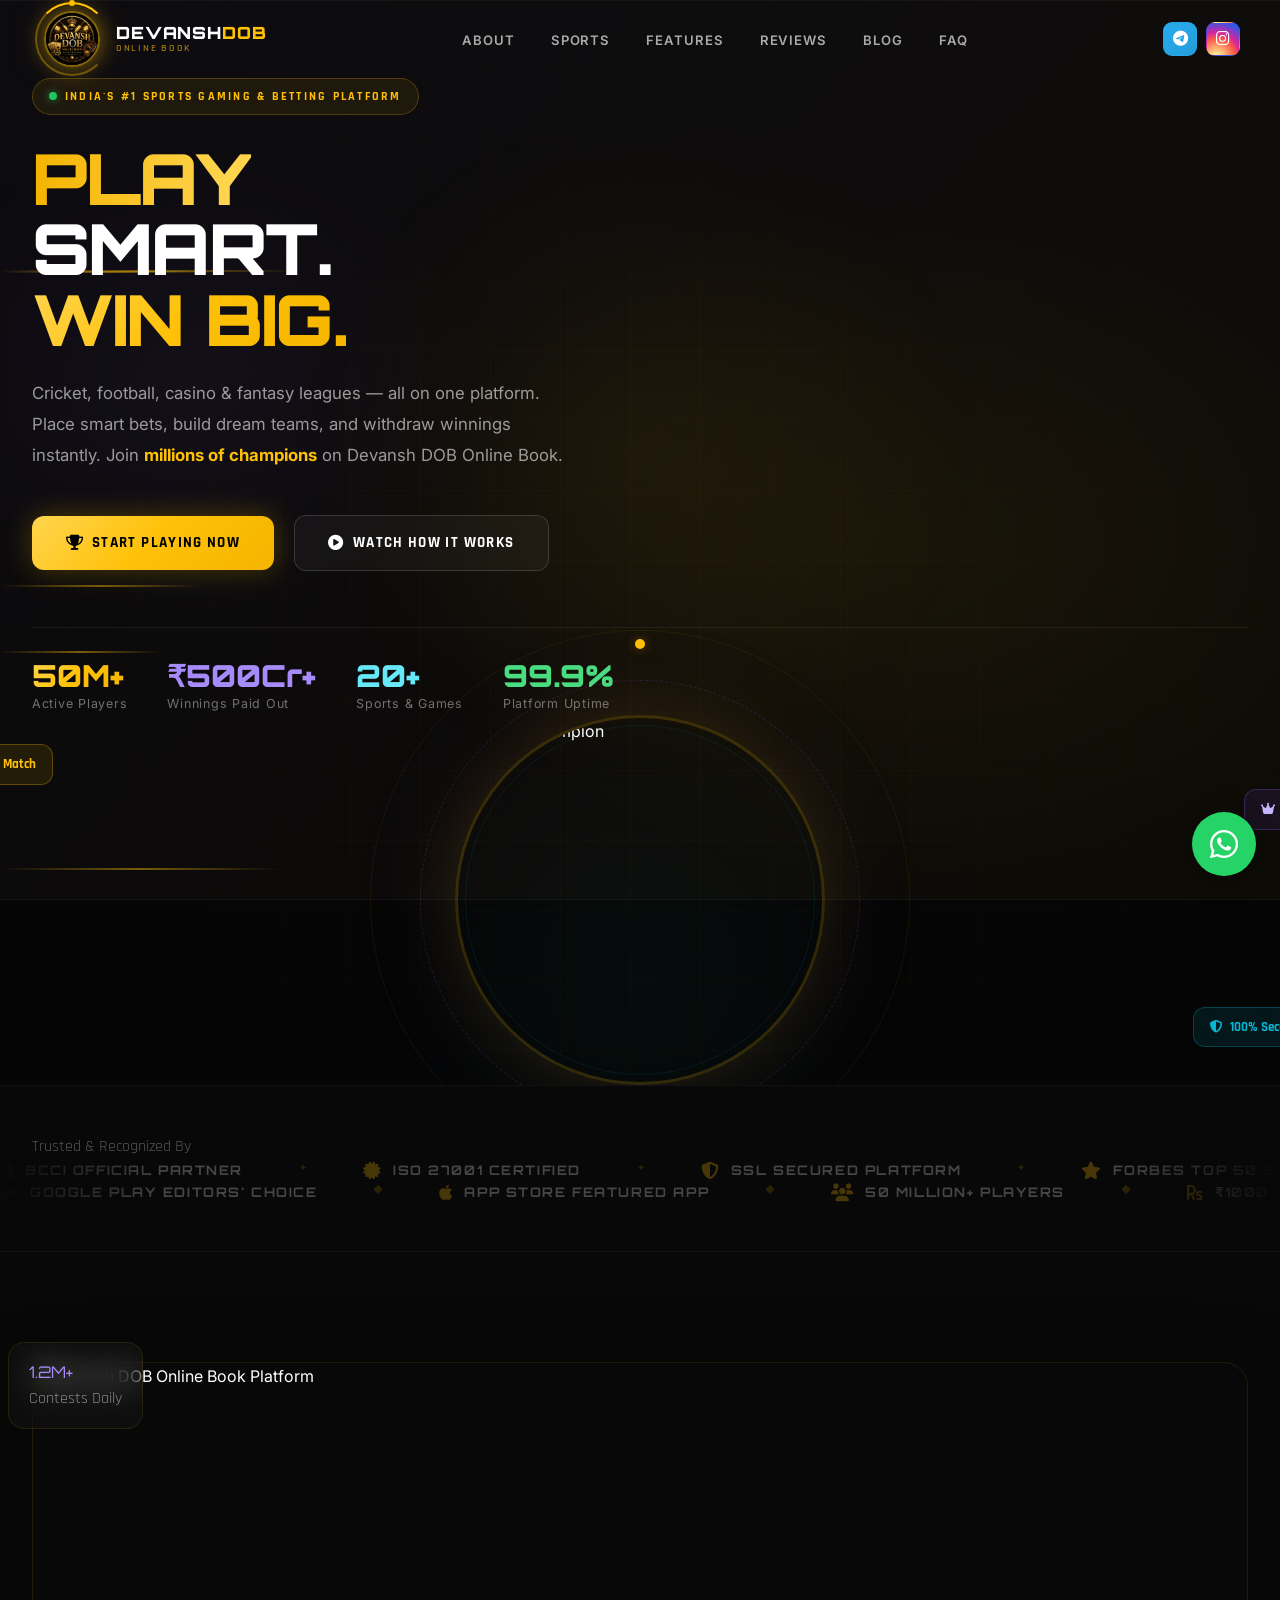
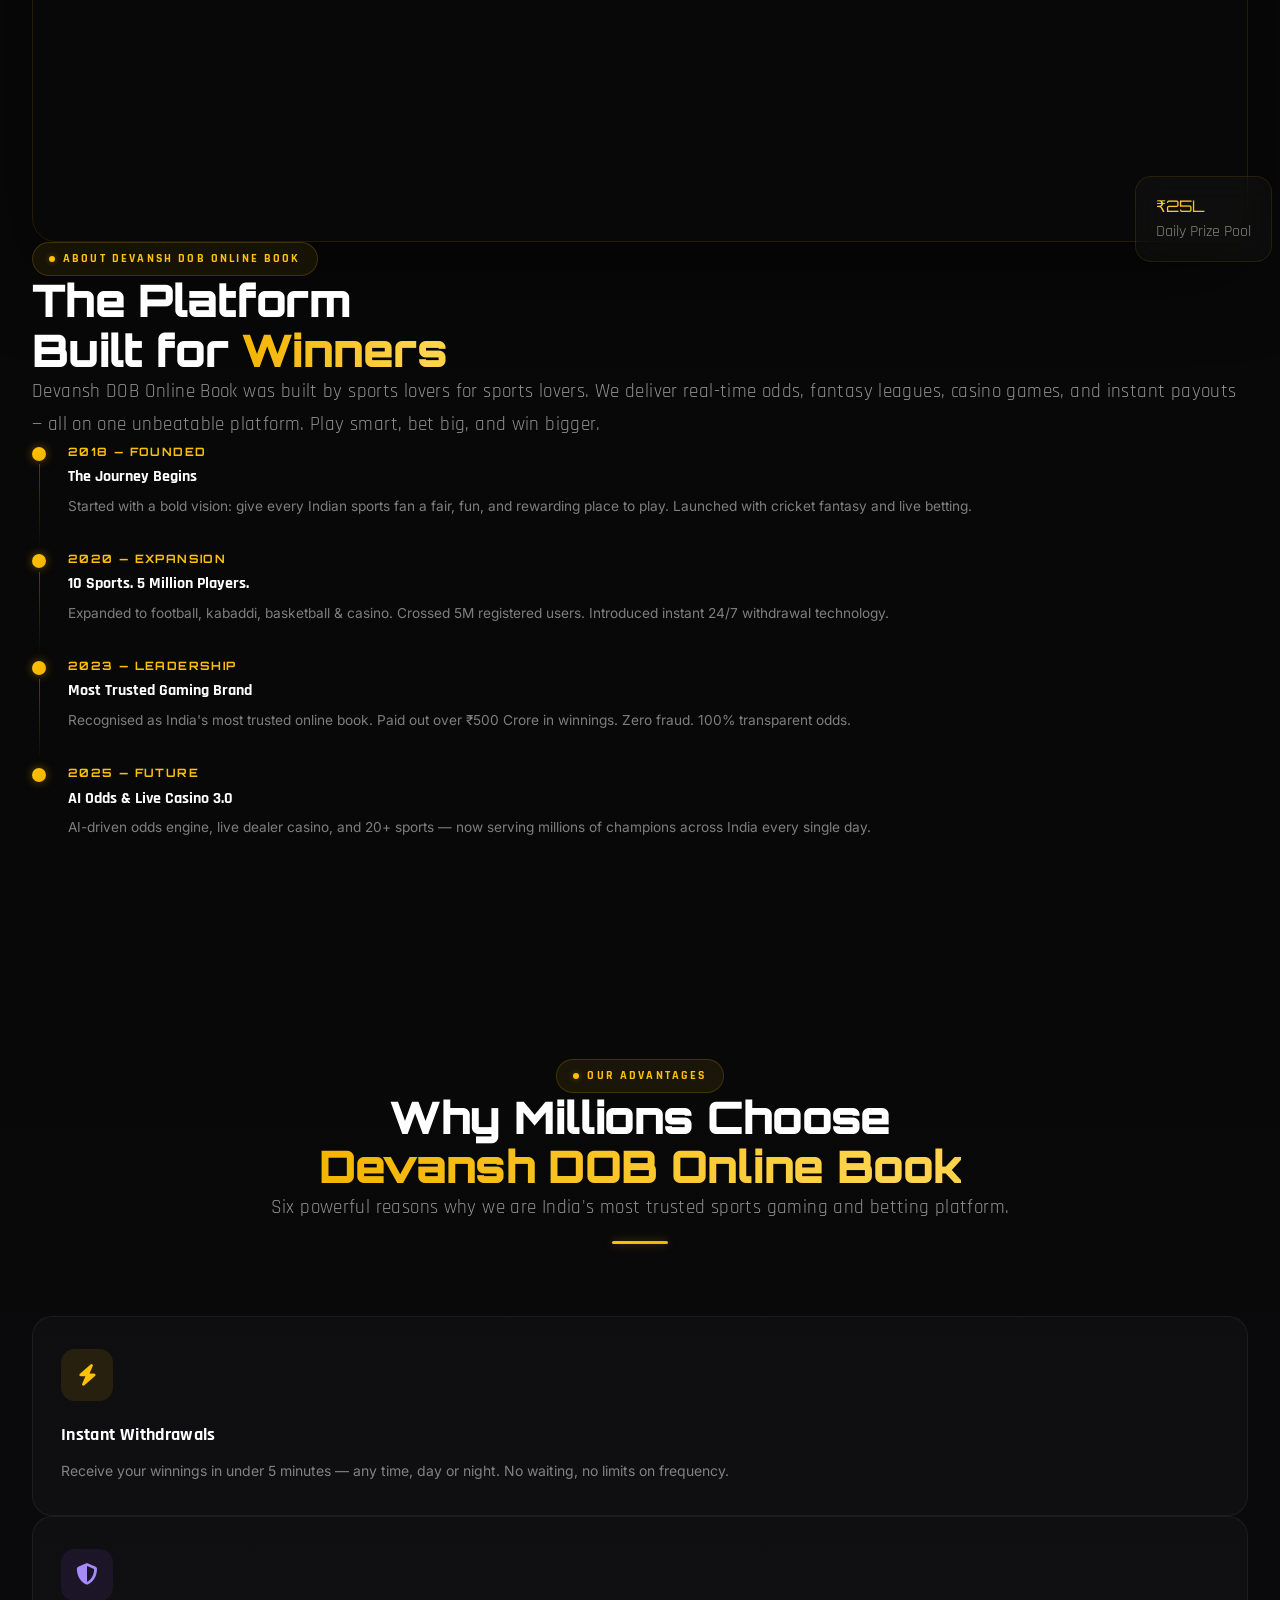
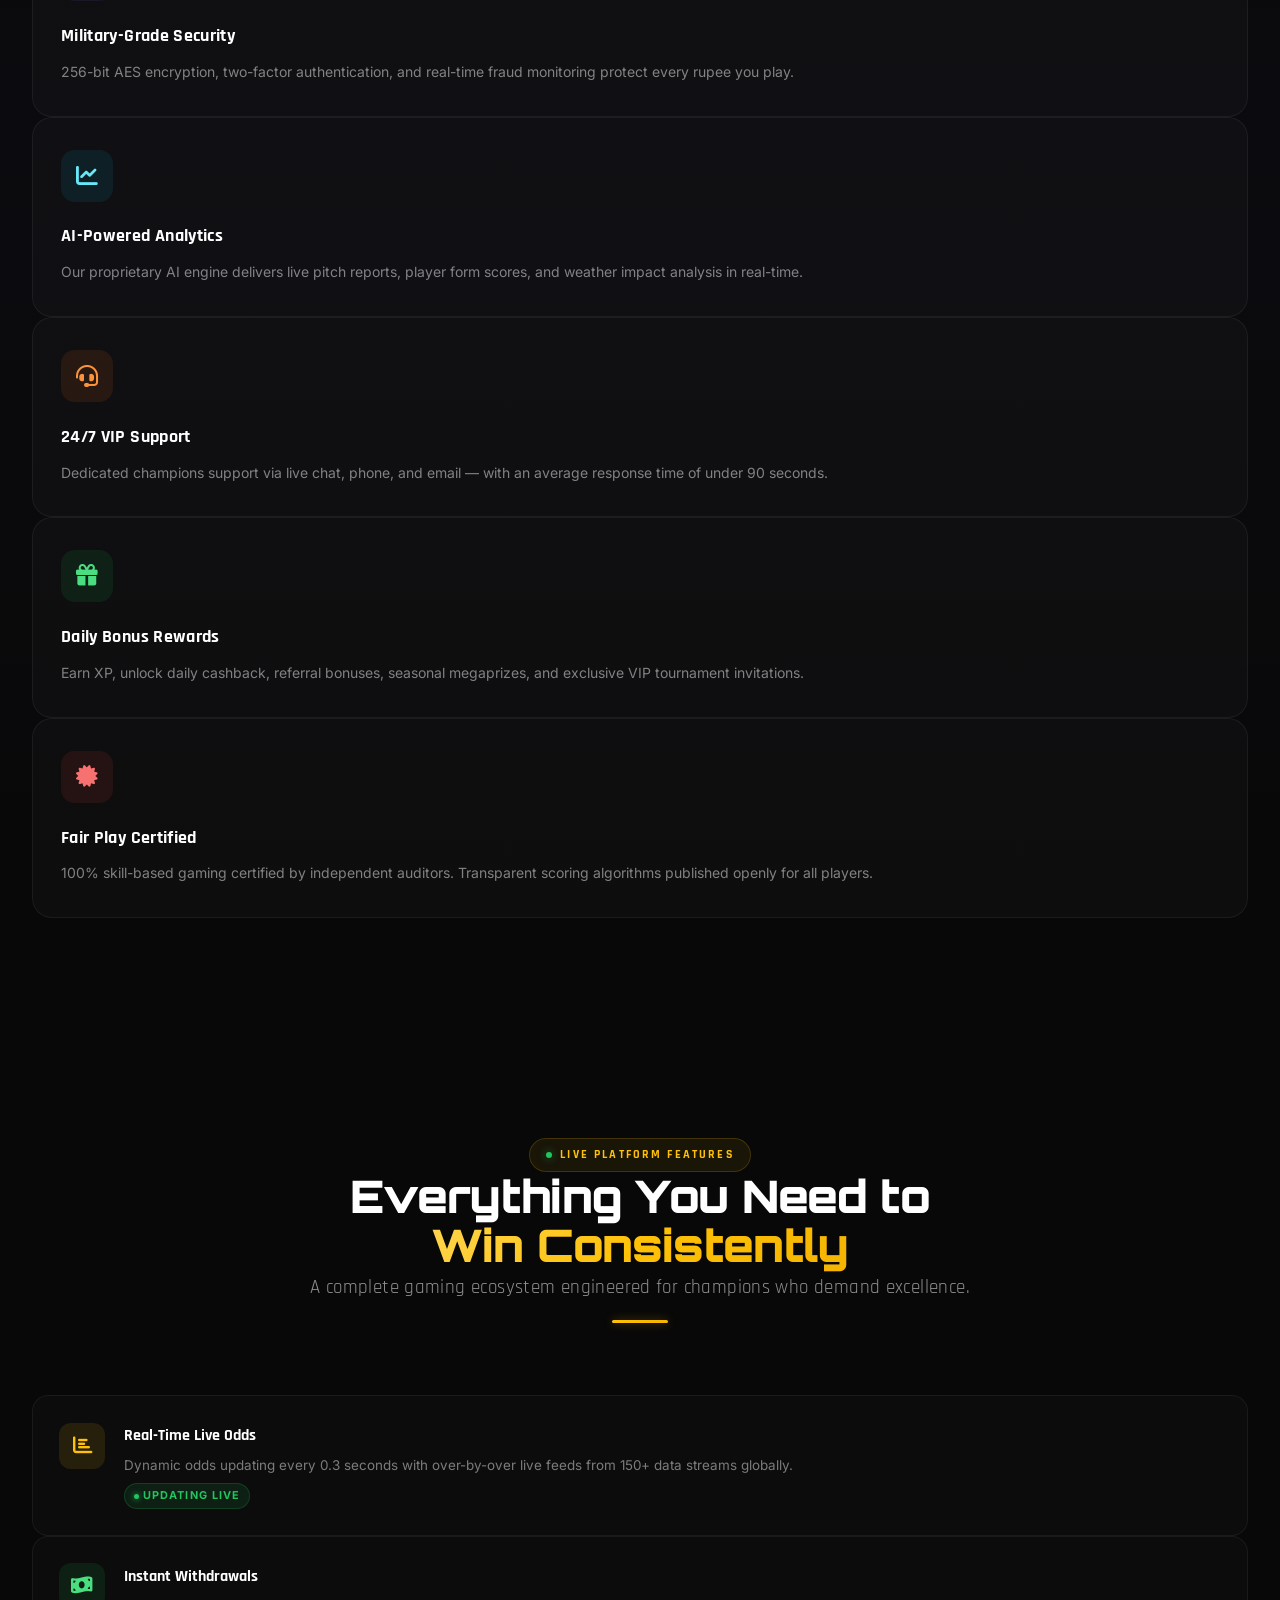
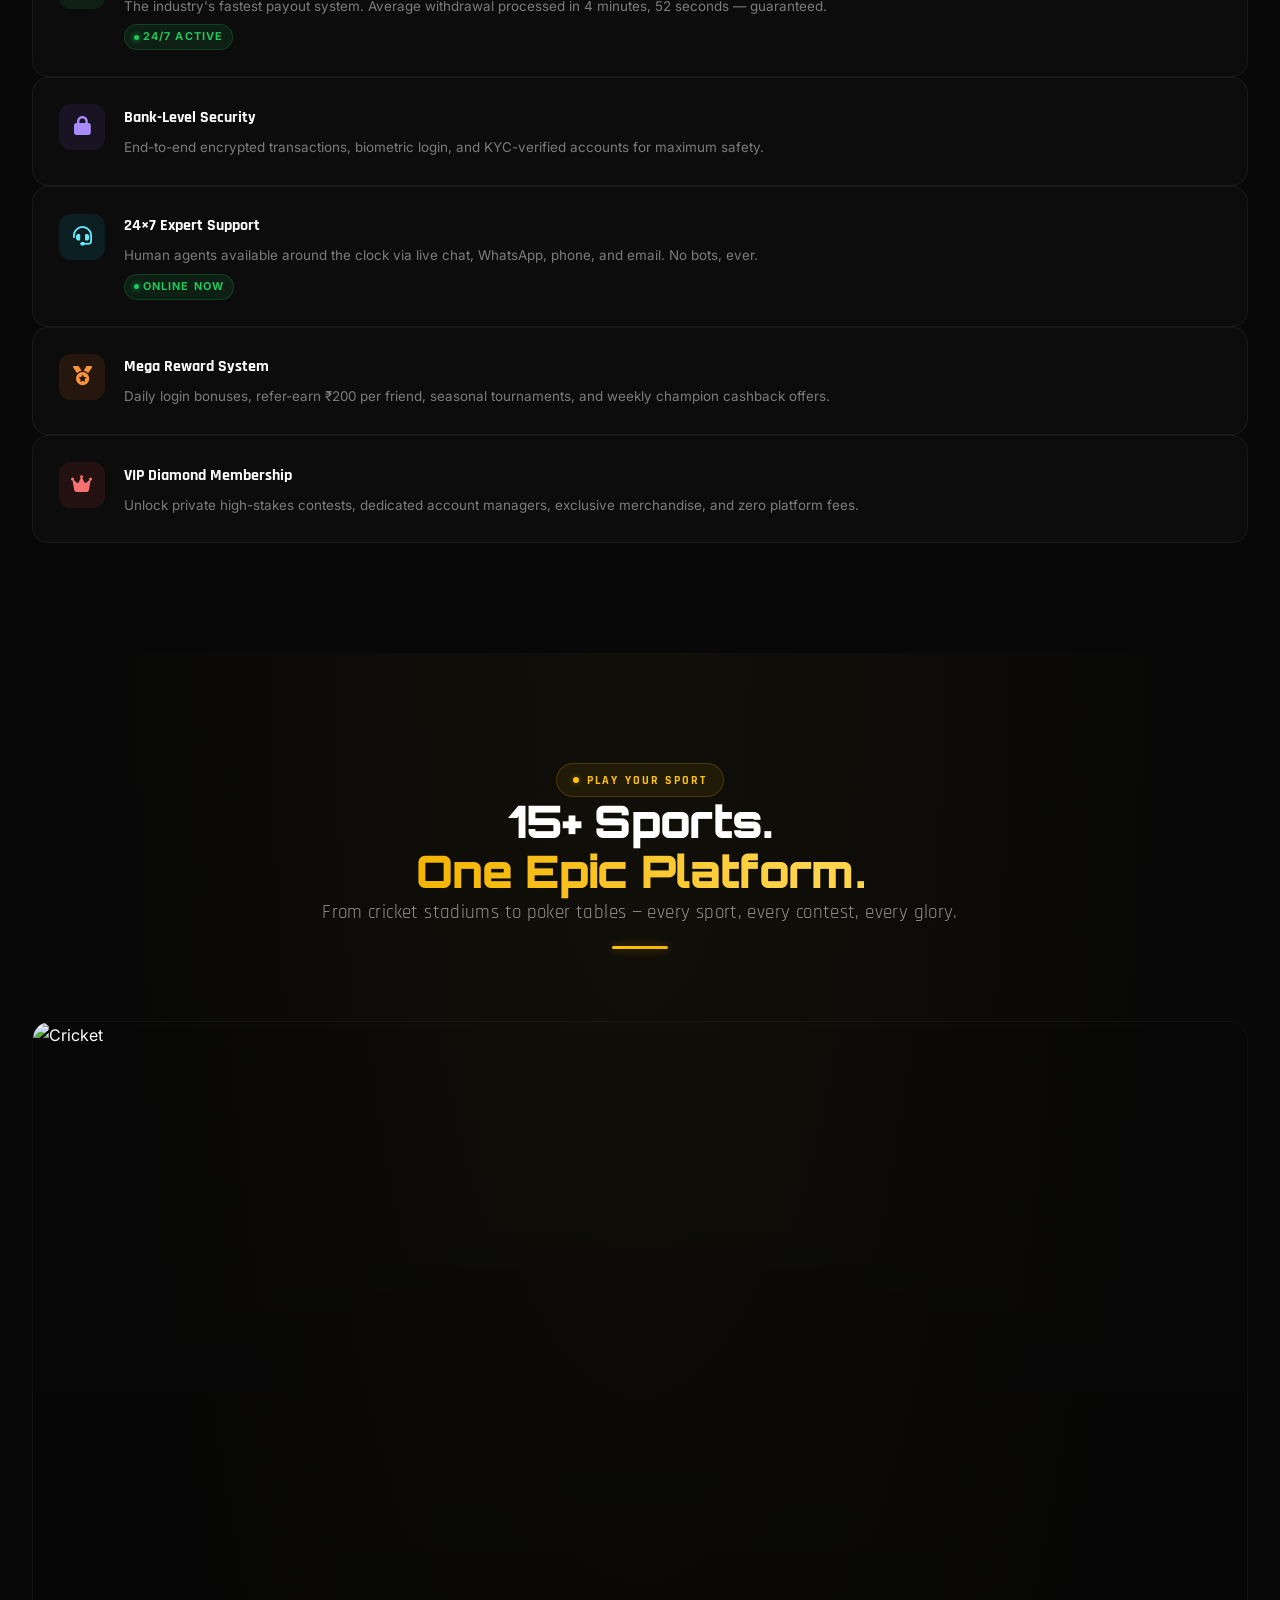
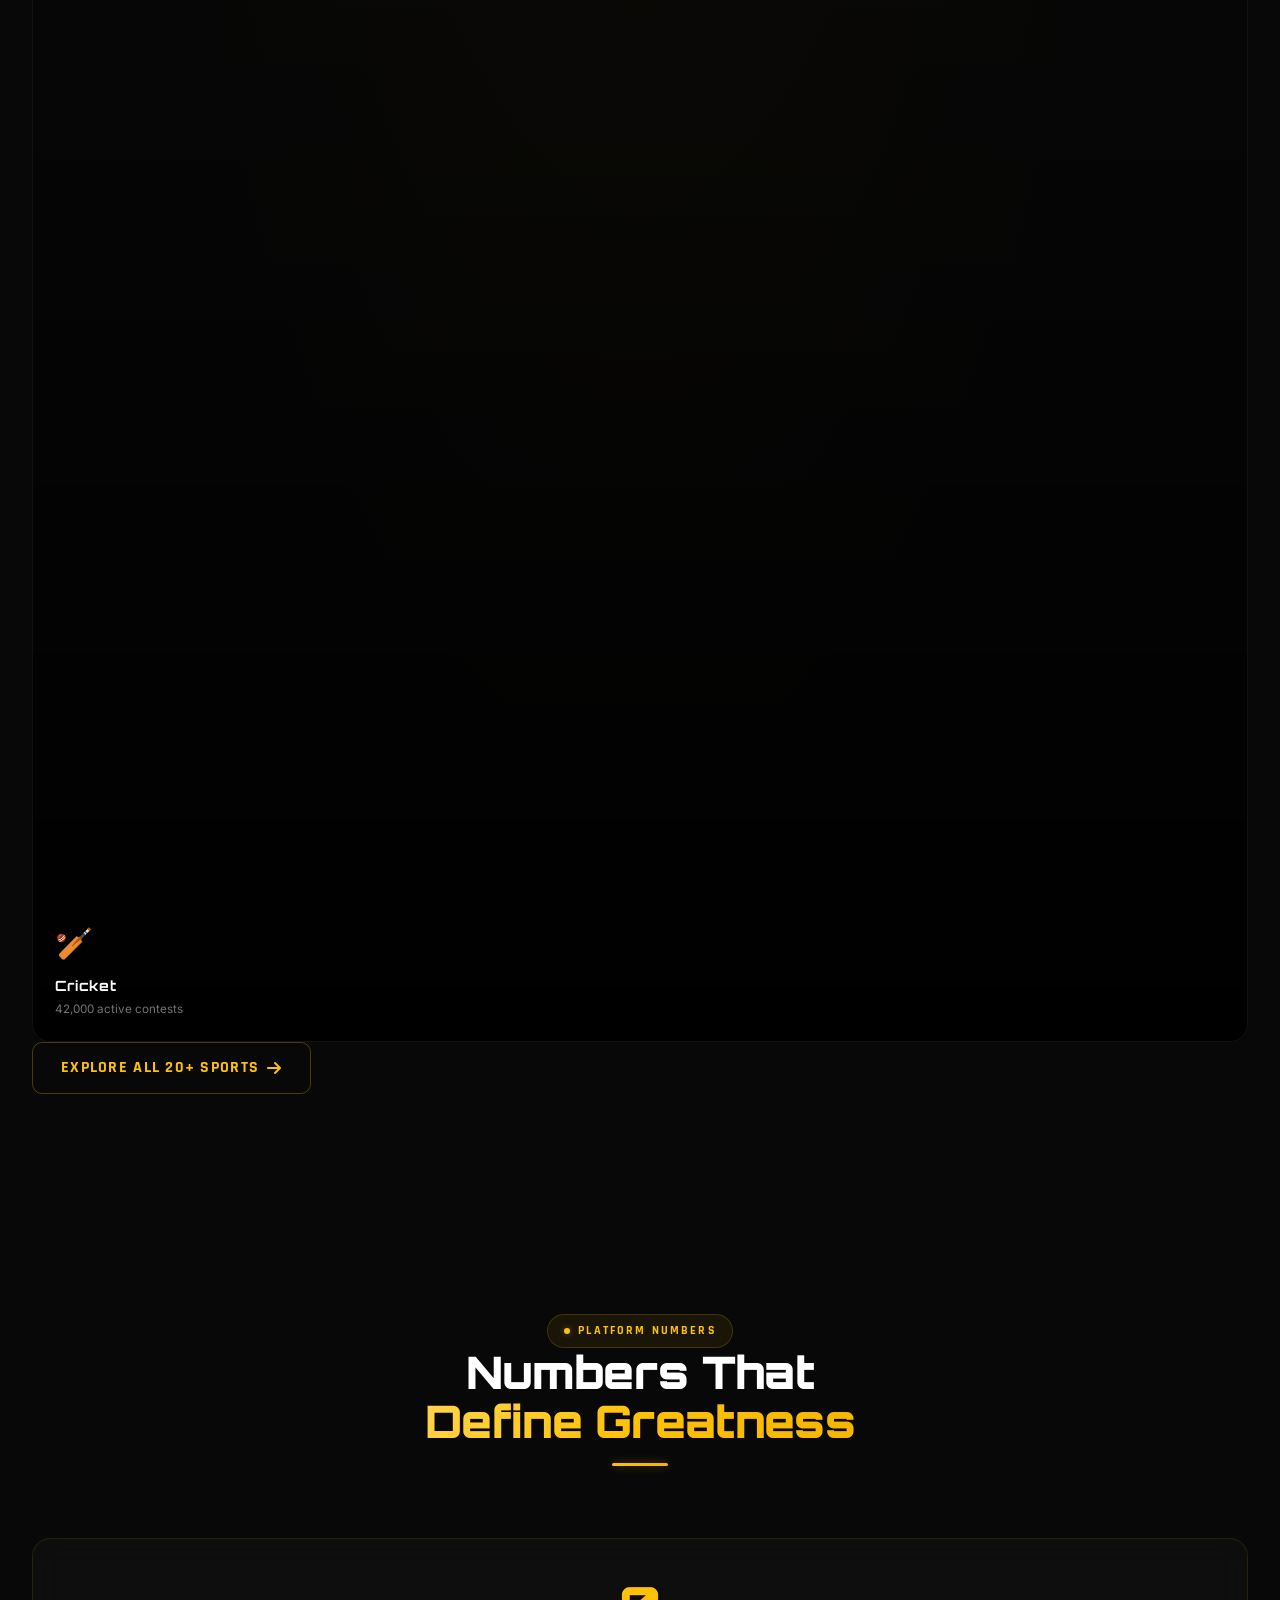
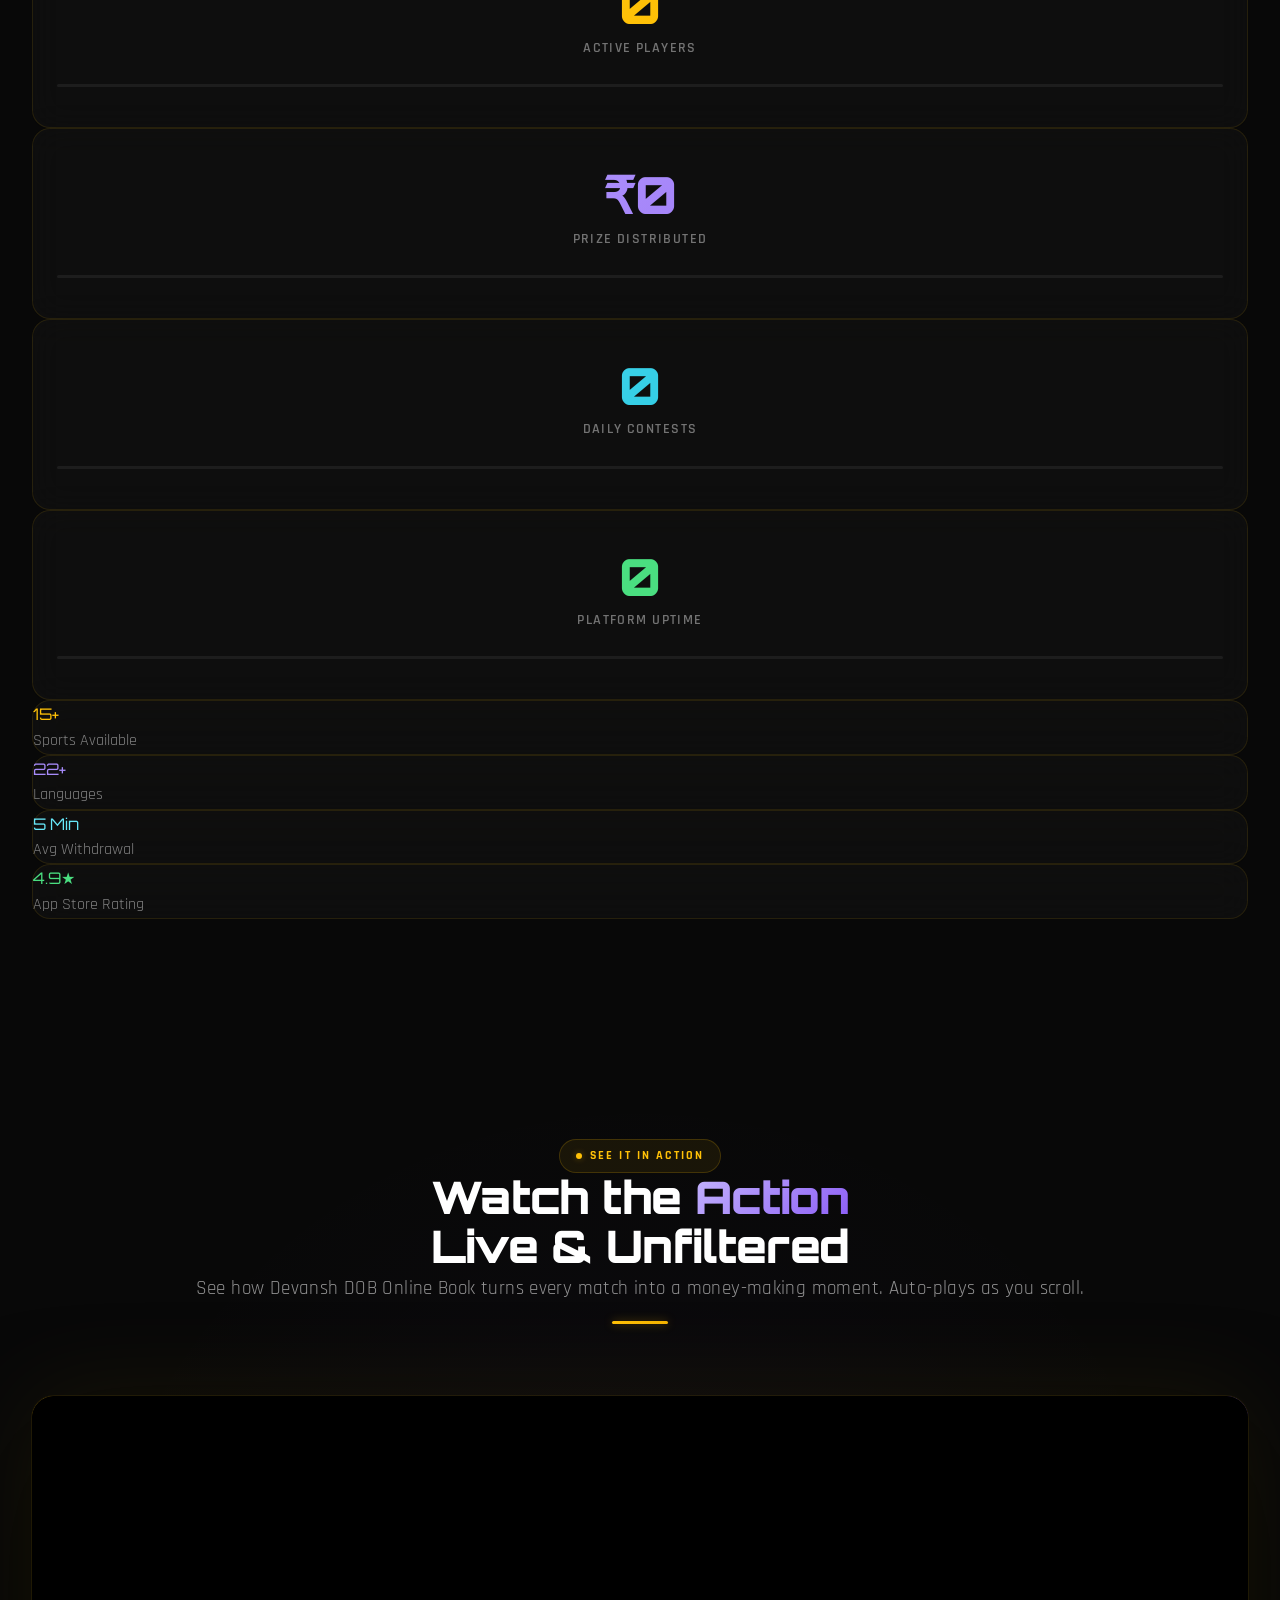
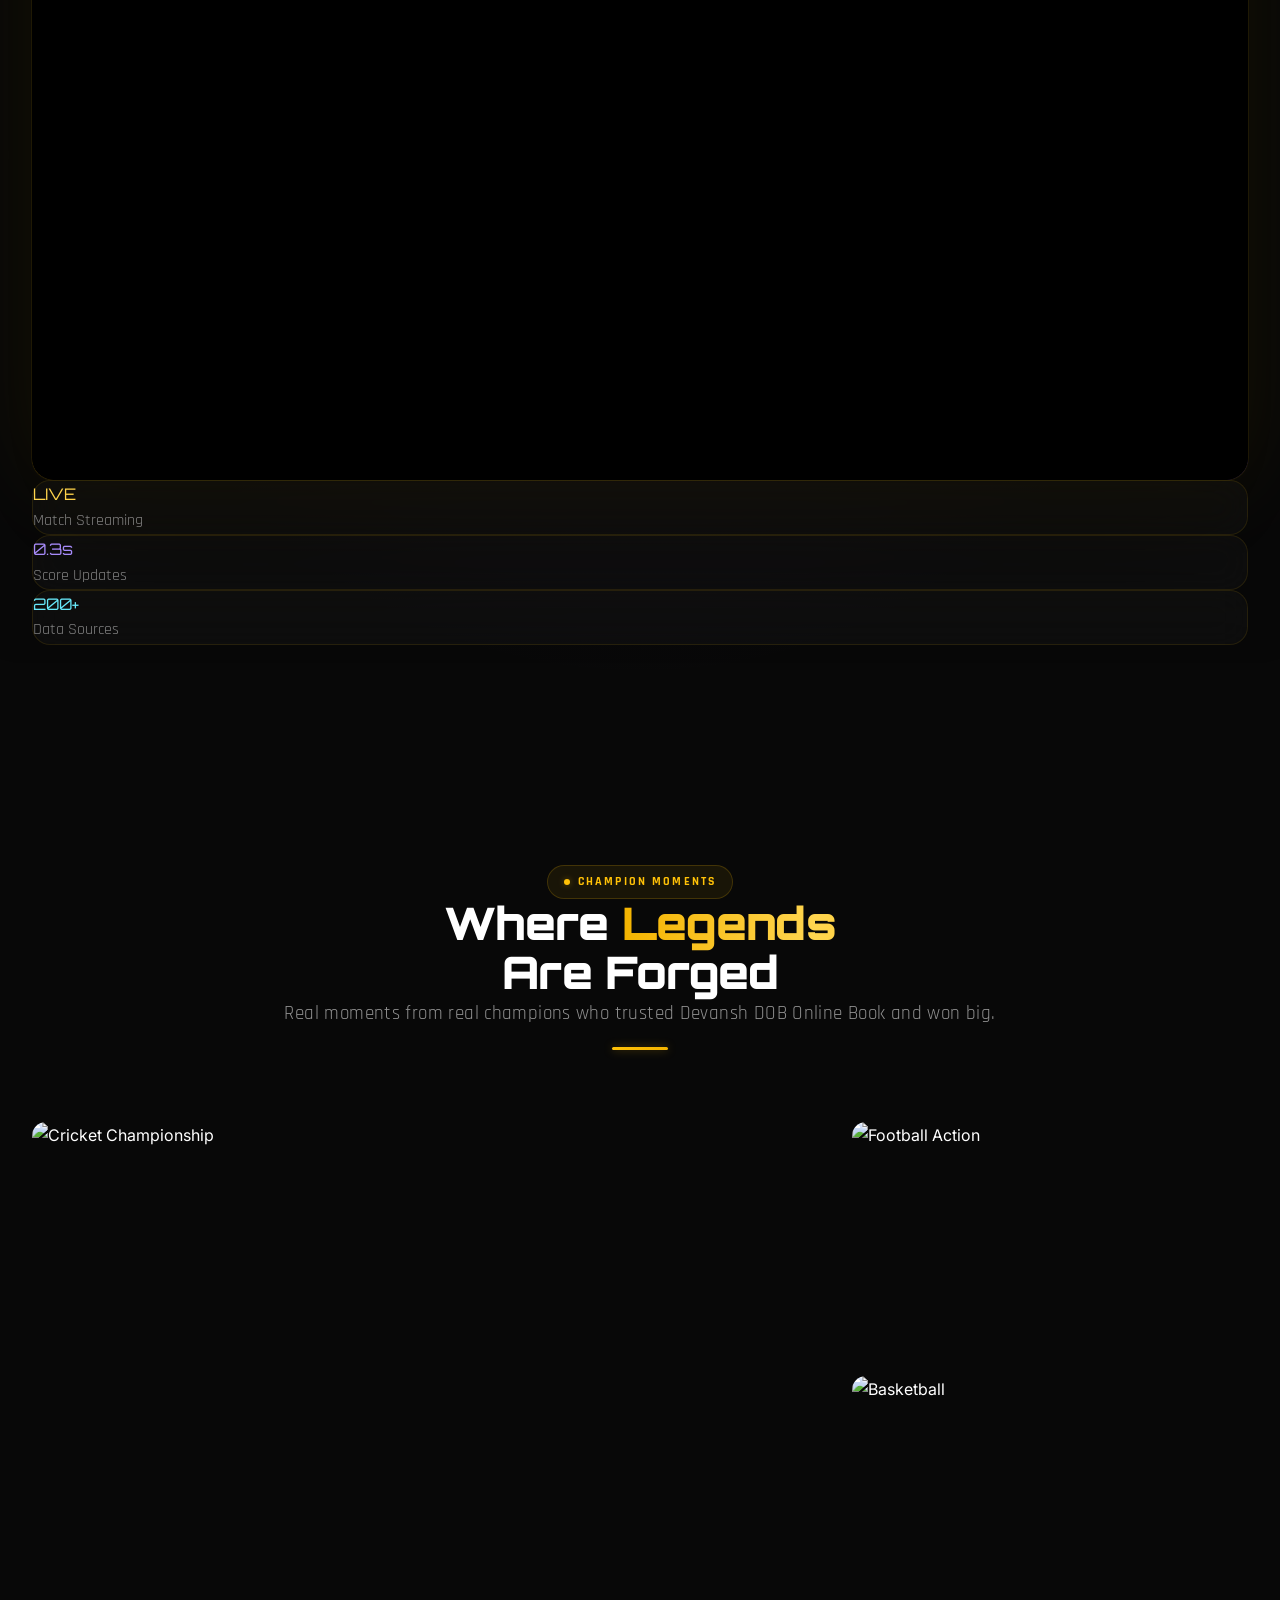
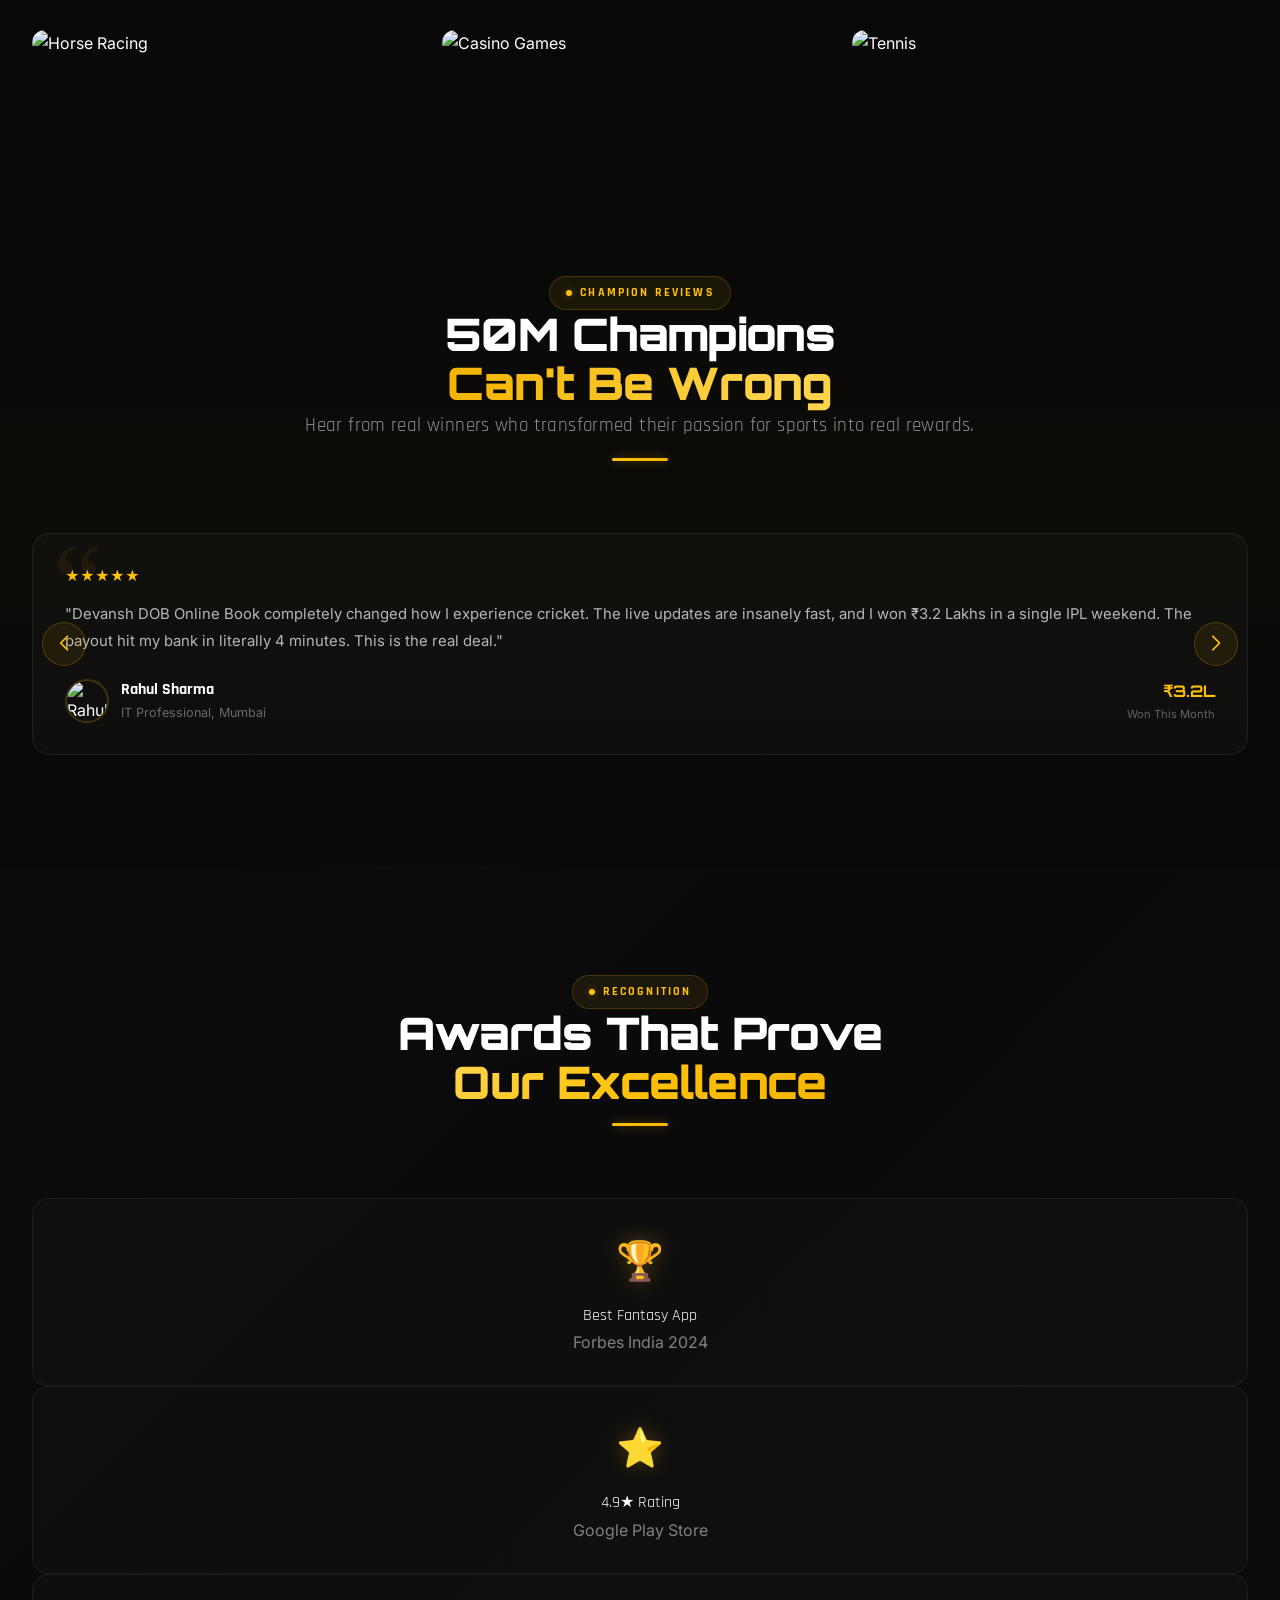
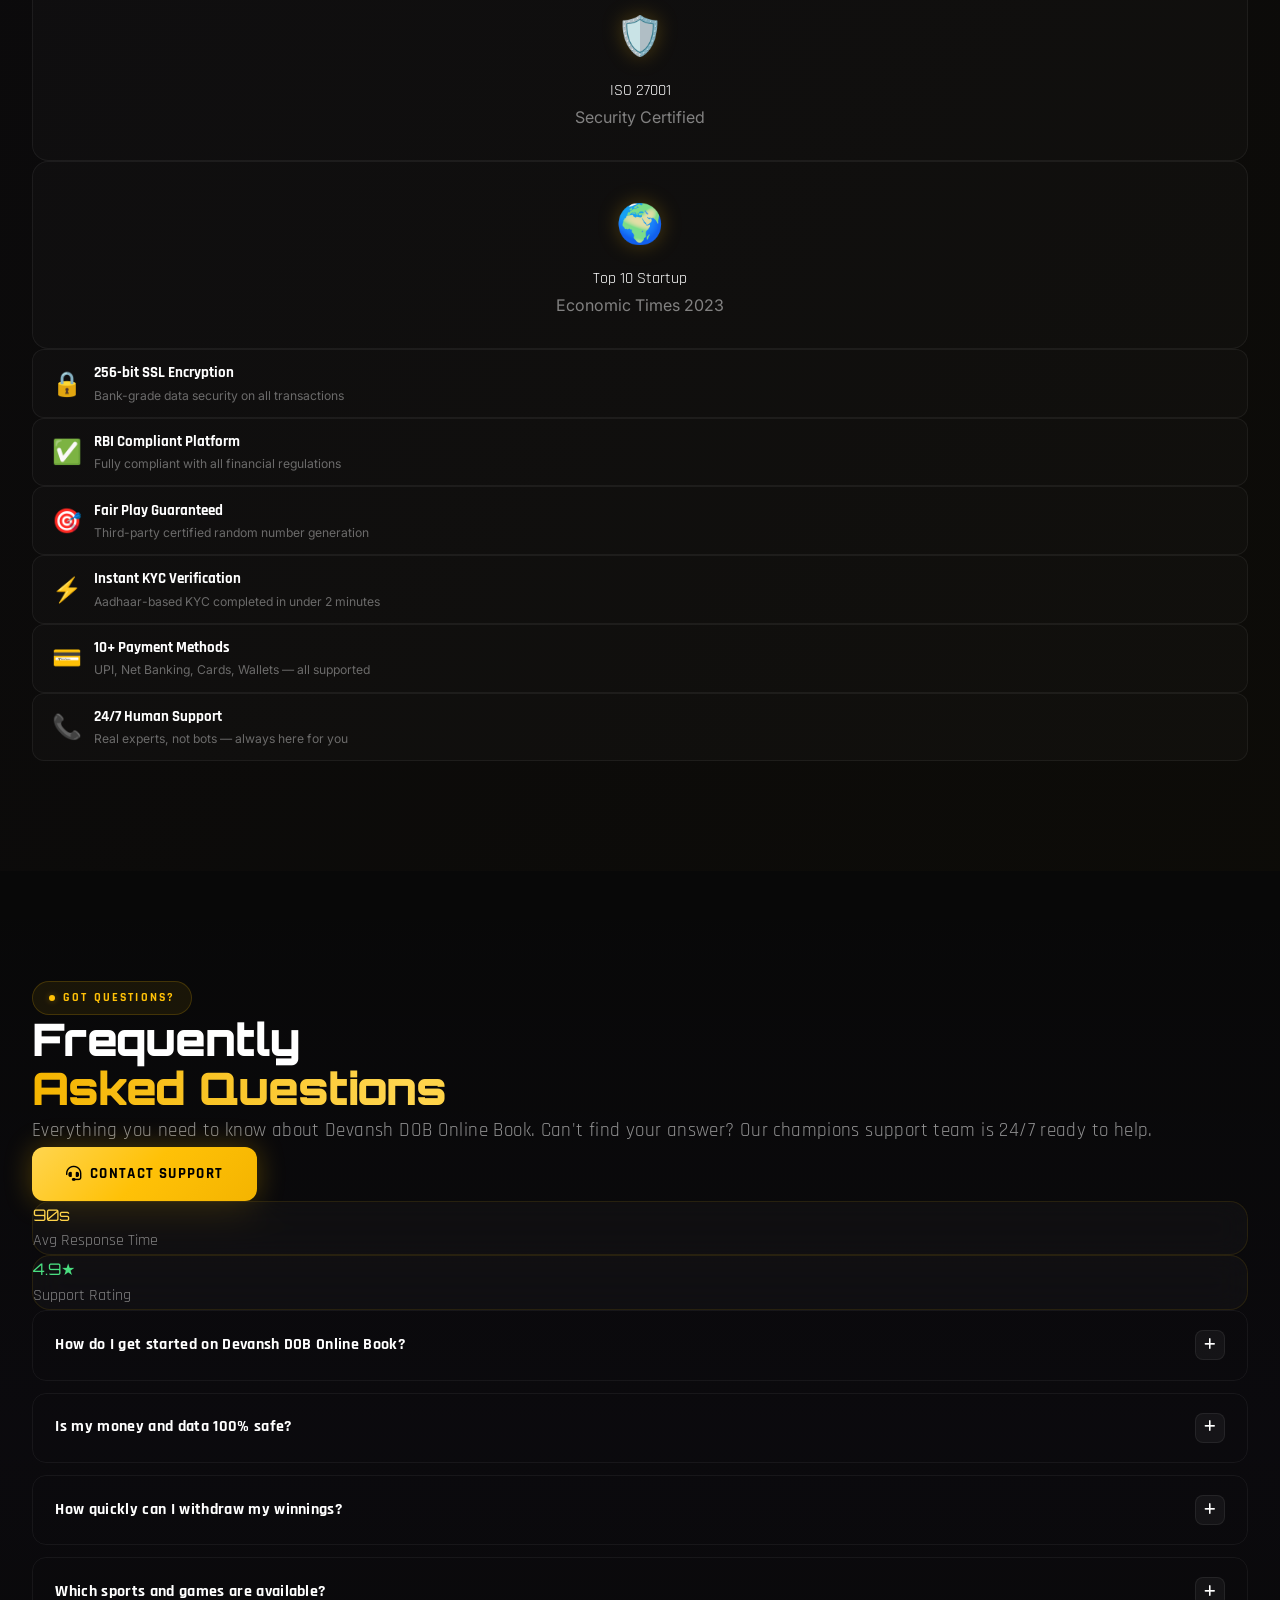
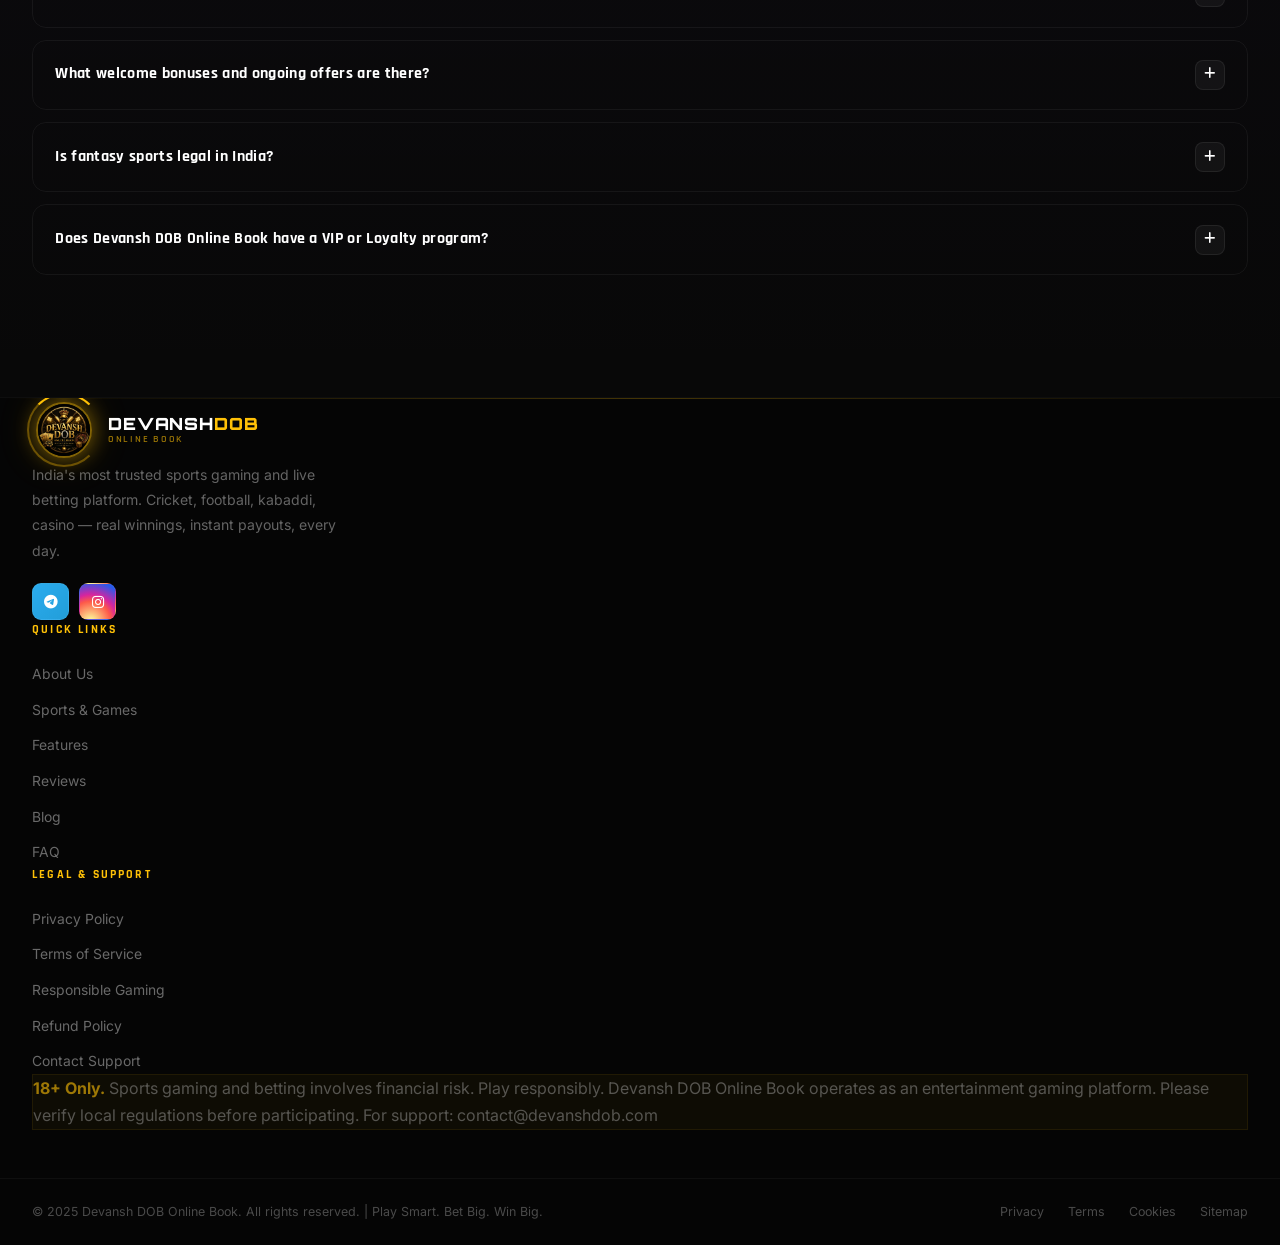
==== commit 285fdf6f: "fixed the site social changes" ====
--- a/index.html
+++ b/index.html
@@ -112,8 +112,12 @@
     <li><a href="#faq">FAQ</a></li>
   </ul>
 
-  <!-- Desktop Actions — hamburger only -->
+  <!-- Desktop Actions — social + hamburger -->
   <div class="nav-actions">
+    <div class="nav-social">
+      <a class="nav-social-btn tg" href="https://t.me/Devanshonlinebook" target="_blank" rel="noopener" aria-label="Telegram"><i class="fab fa-telegram"></i></a>
+      <a class="nav-social-btn ig" href="https://www.instagram.com/devansh_online_book?igsh=eG53d3cyczlkcTRt" target="_blank" rel="noopener" aria-label="Instagram"><i class="fab fa-instagram"></i></a>
+    </div>
     <button id="hamburger" class="nav-hamburger" aria-label="Toggle mobile menu" aria-expanded="false">
       <span></span><span></span><span></span>
     </button>
@@ -1255,11 +1259,8 @@
           India's most trusted sports gaming and live betting platform. Cricket, football, kabaddi, casino — real winnings, instant payouts, every day.
         </p>
         <div class="foot-social" style="margin-top:1.25rem;">
-          <a class="soc-btn" href="#" aria-label="Instagram"><i class="fab fa-instagram"></i></a>
-          <a class="soc-btn" href="#" aria-label="Telegram"><i class="fab fa-telegram"></i></a>
-          <a class="soc-btn" href="#" aria-label="YouTube"><i class="fab fa-youtube"></i></a>
-          <a class="soc-btn" href="#" aria-label="Twitter/X"><i class="fab fa-x-twitter"></i></a>
-          <a class="soc-btn" href="#" aria-label="Facebook"><i class="fab fa-facebook-f"></i></a>
+          <a class="soc-btn tg" href="https://t.me/Devanshonlinebook" target="_blank" rel="noopener" aria-label="Telegram"><i class="fab fa-telegram"></i></a>
+          <a class="soc-btn ig" href="https://www.instagram.com/devansh_online_book?igsh=eG53d3cyczlkcTRt" target="_blank" rel="noopener" aria-label="Instagram"><i class="fab fa-instagram"></i></a>
         </div>
       </div>
 
@@ -1310,6 +1311,12 @@
   </div>
 </footer>
 
+<!-- WhatsApp Floating Button (sticky on scroll, mobile + desktop) -->
+<!-- TODO: replace 911234567890 with the real WhatsApp number -->
+<a href="https://wa.me/911234567890" class="whatsapp-float" target="_blank" rel="noopener" aria-label="Chat with us on WhatsApp">
+  <i class="fab fa-whatsapp"></i>
+</a>
+
 <!-- ============================================================
      SCRIPTS (CDN — all via CDN for zero server dependency)
      ============================================================ -->
--- a/css/style.css
+++ b/css/style.css
@@ -248,6 +248,28 @@
 .nav-hamburger.open span:nth-child(2) { opacity:0; transform:translateX(-8px); }
 .nav-hamburger.open span:nth-child(3) { transform:rotate(-45deg) translate(5px,-5px); }
 
+/* ===== NAV SOCIAL (Telegram + Instagram) ===== */
+.nav-social { display:flex; align-items:center; gap:0.55rem; }
+.nav-social-btn {
+  width:34px; height:34px; border-radius:9px;
+  display:flex; align-items:center; justify-content:center; font-size:0.98rem;
+  color:#fff; border:1px solid transparent; transition:var(--t-fast);
+}
+.nav-social-btn.tg:hover, .soc-btn.tg:hover { box-shadow:0 0 16px rgba(42,171,238,0.45); transform:translateY(-3px); }
+.nav-social-btn.ig:hover, .soc-btn.ig:hover { box-shadow:0 0 16px rgba(225,48,108,0.45); transform:translateY(-3px); }
+@media (max-width:768px) {
+  .nav-social-btn { width:32px; height:32px; font-size:0.9rem; }
+}
+
+/* Full brand-color social icons (navbar + footer) */
+.nav-social-btn.tg, .soc-btn.tg {
+  background:linear-gradient(135deg,#2AABEE,#229ED9);
+}
+.nav-social-btn.ig, .soc-btn.ig {
+  background:radial-gradient(circle at 30% 107%, #fdf497 0%, #fdf497 5%, #fd5949 45%, #d6249f 60%, #285AEB 90%);
+}
+.nav-social-btn.tg i, .nav-social-btn.ig i, .soc-btn.tg i, .soc-btn.ig i { color:#fff; }
+
 /* Mobile menu — hidden on desktop, slides down on mobile */
 @media (min-width:769px) {
   .mobile-nav { display:none !important; }
@@ -937,6 +959,26 @@
 .foot-legal { display:flex; gap:1.5rem; flex-wrap:wrap; }
 .foot-legal a { font-size:0.78rem; color:rgba(255,255,255,0.28); transition:color 0.3s ease; }
 .foot-legal a:hover { color:rgba(255,255,255,0.55); }
+
+/* ===== WHATSAPP FLOATING BUTTON ===== */
+.whatsapp-float {
+  position:fixed; bottom:24px; right:24px; z-index:9998;
+  width:64px; height:64px; border-radius:50%;
+  background:#25D366; color:#fff; font-size:2rem;
+  display:flex; align-items:center; justify-content:center;
+  box-shadow:0 6px 24px rgba(0,0,0,0.35), 0 0 0 0 rgba(37,211,102,0.6);
+  animation:wa-pulse 2.4s infinite;
+  transition:transform 0.25s ease, box-shadow 0.25s ease;
+}
+.whatsapp-float:hover { color:#fff; transform:scale(1.08); box-shadow:0 8px 30px rgba(0,0,0,0.45); }
+@keyframes wa-pulse {
+  0% { box-shadow:0 6px 24px rgba(0,0,0,0.35), 0 0 0 0 rgba(37,211,102,0.55); }
+  70% { box-shadow:0 6px 24px rgba(0,0,0,0.35), 0 0 0 16px rgba(37,211,102,0); }
+  100% { box-shadow:0 6px 24px rgba(0,0,0,0.35), 0 0 0 0 rgba(37,211,102,0); }
+}
+@media (max-width:640px) {
+  .whatsapp-float { width:56px; height:56px; font-size:1.7rem; bottom:16px; right:14px; }
+}
 
 /* ===== KEYFRAME ANIMATIONS ===== */
 @keyframes logo-glow-pulse {
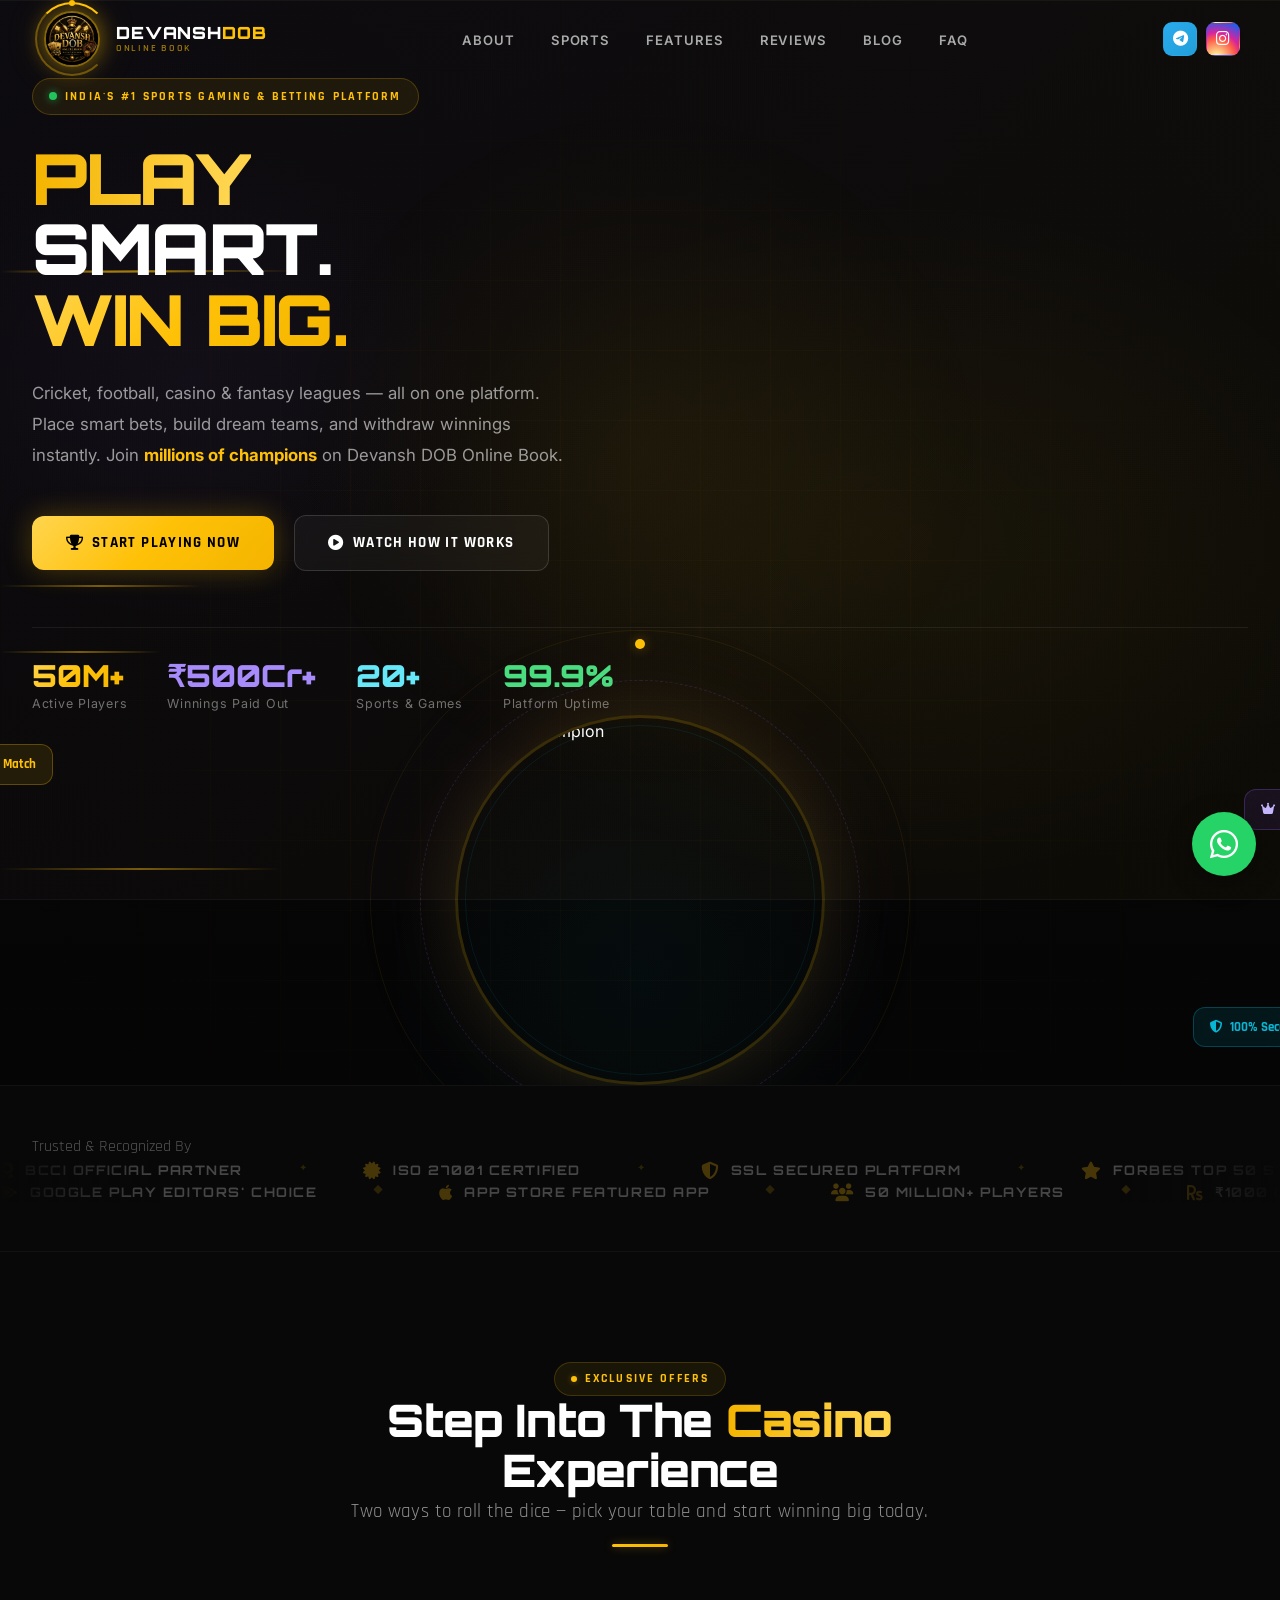
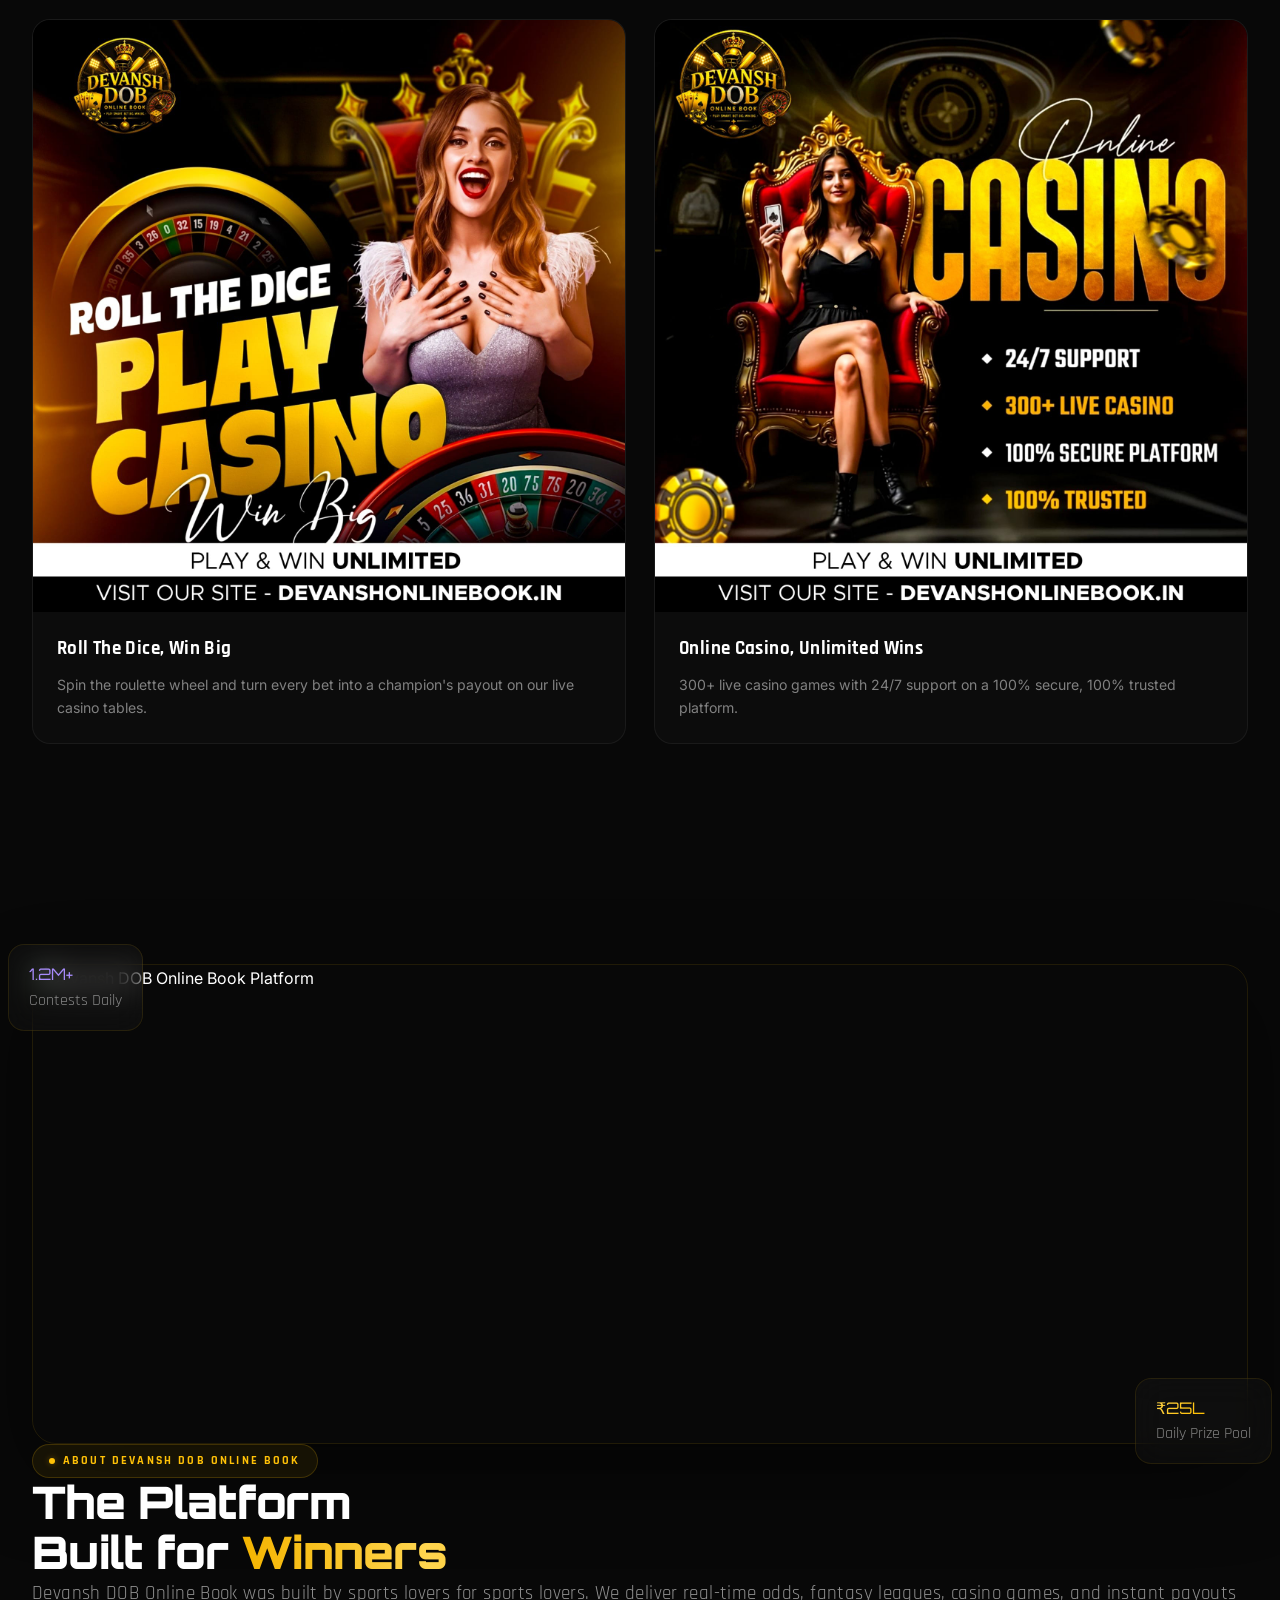
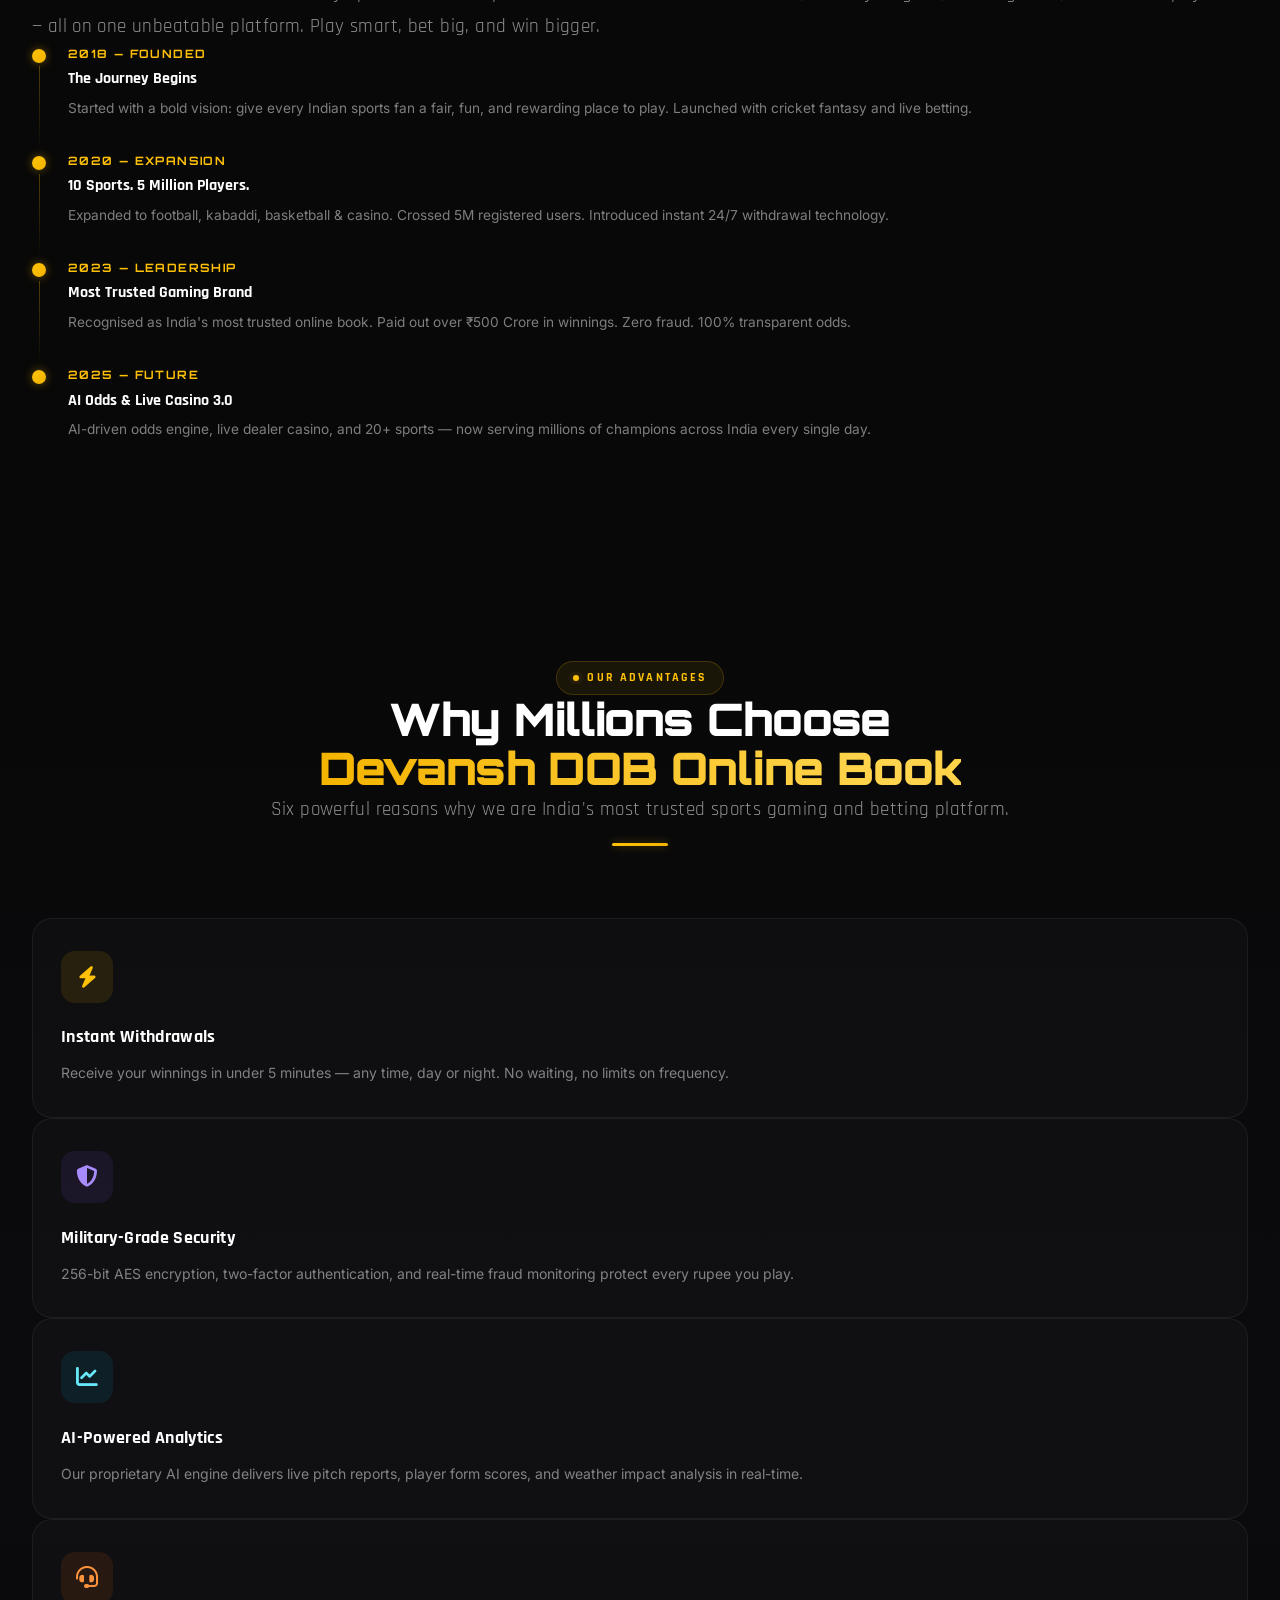
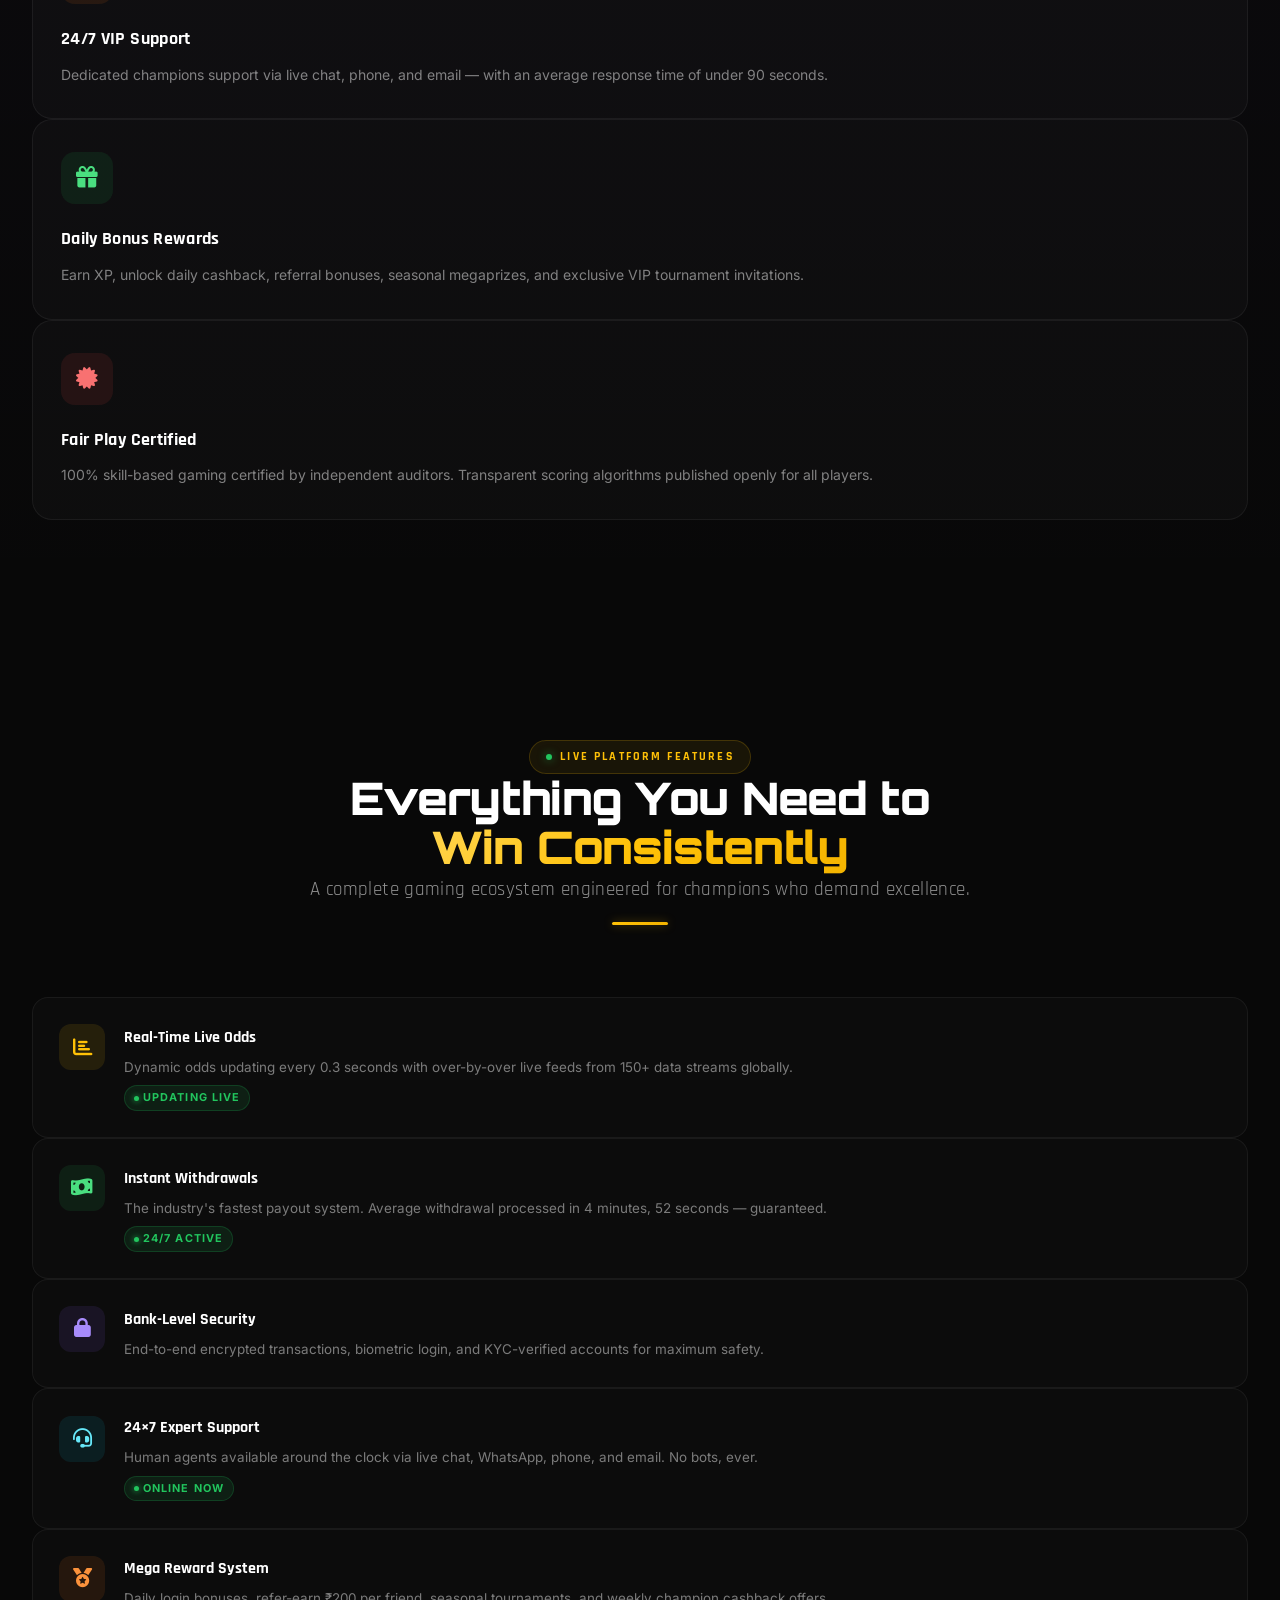
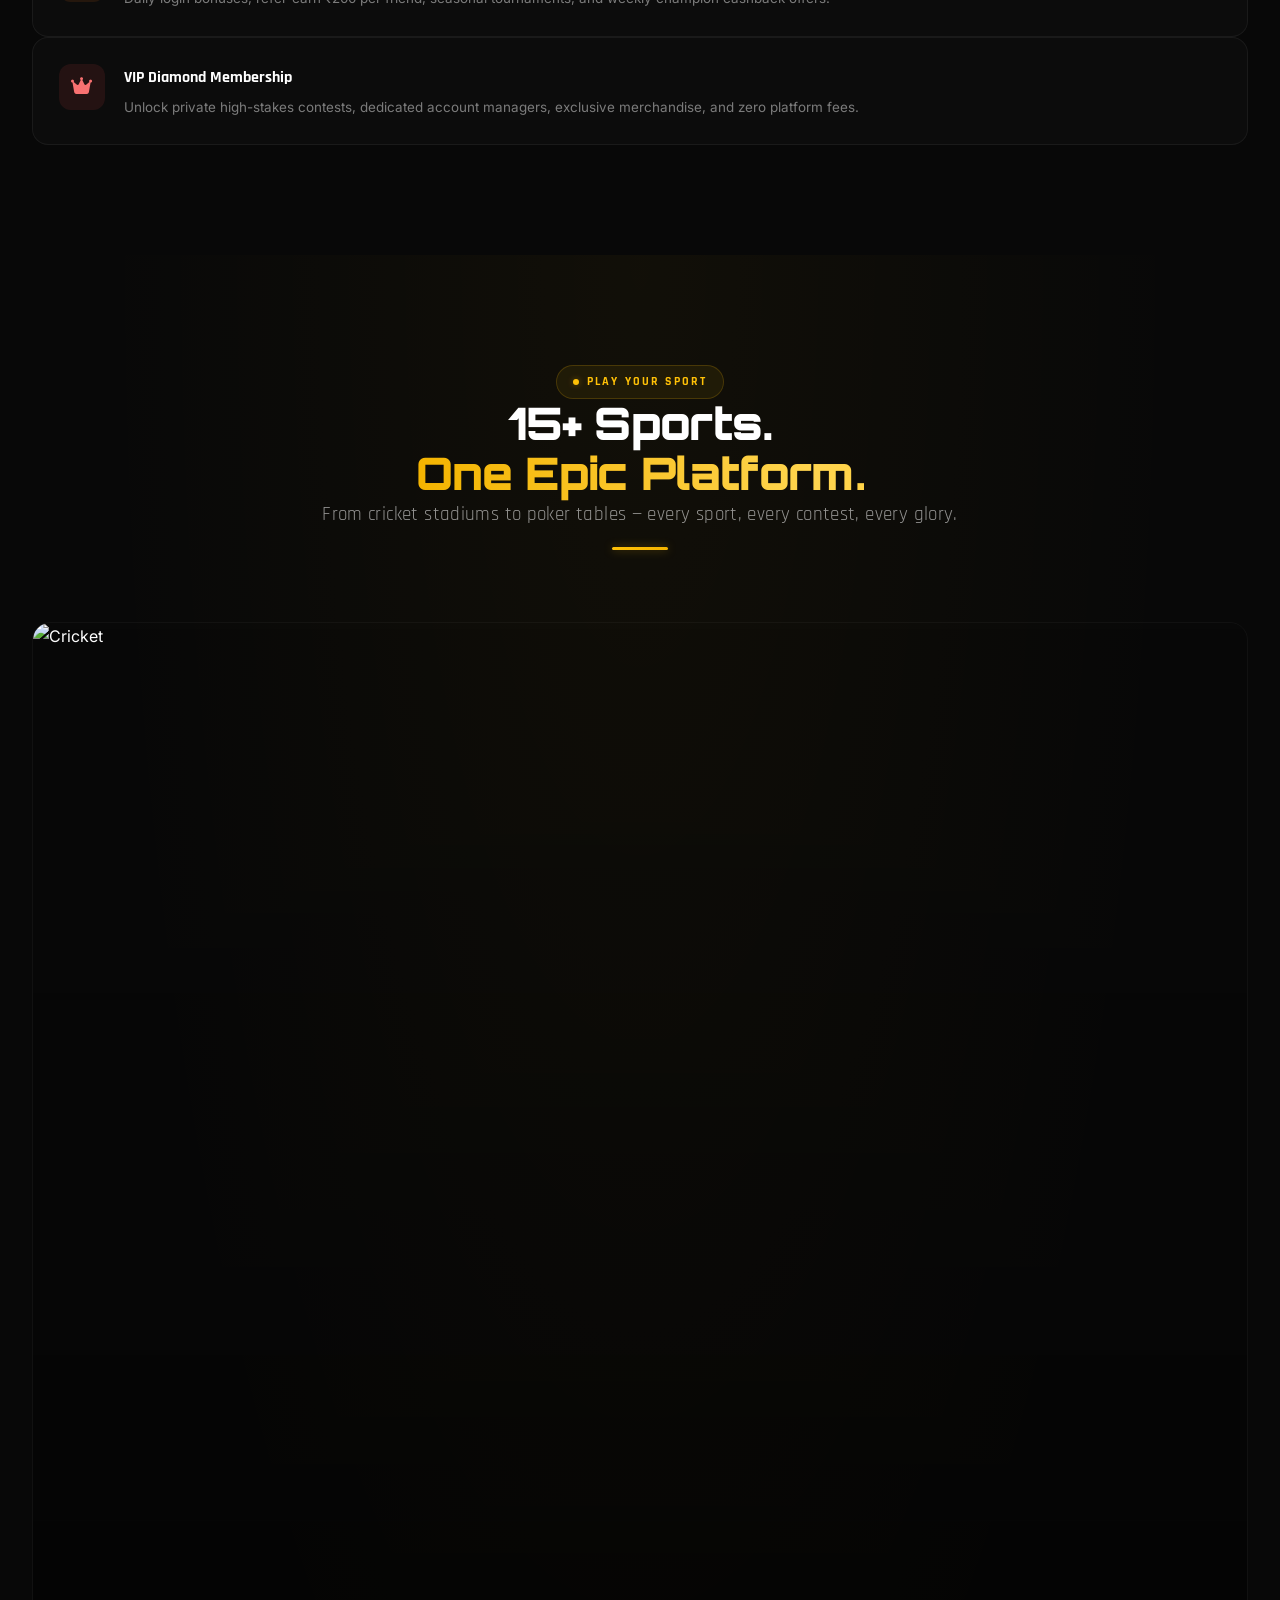
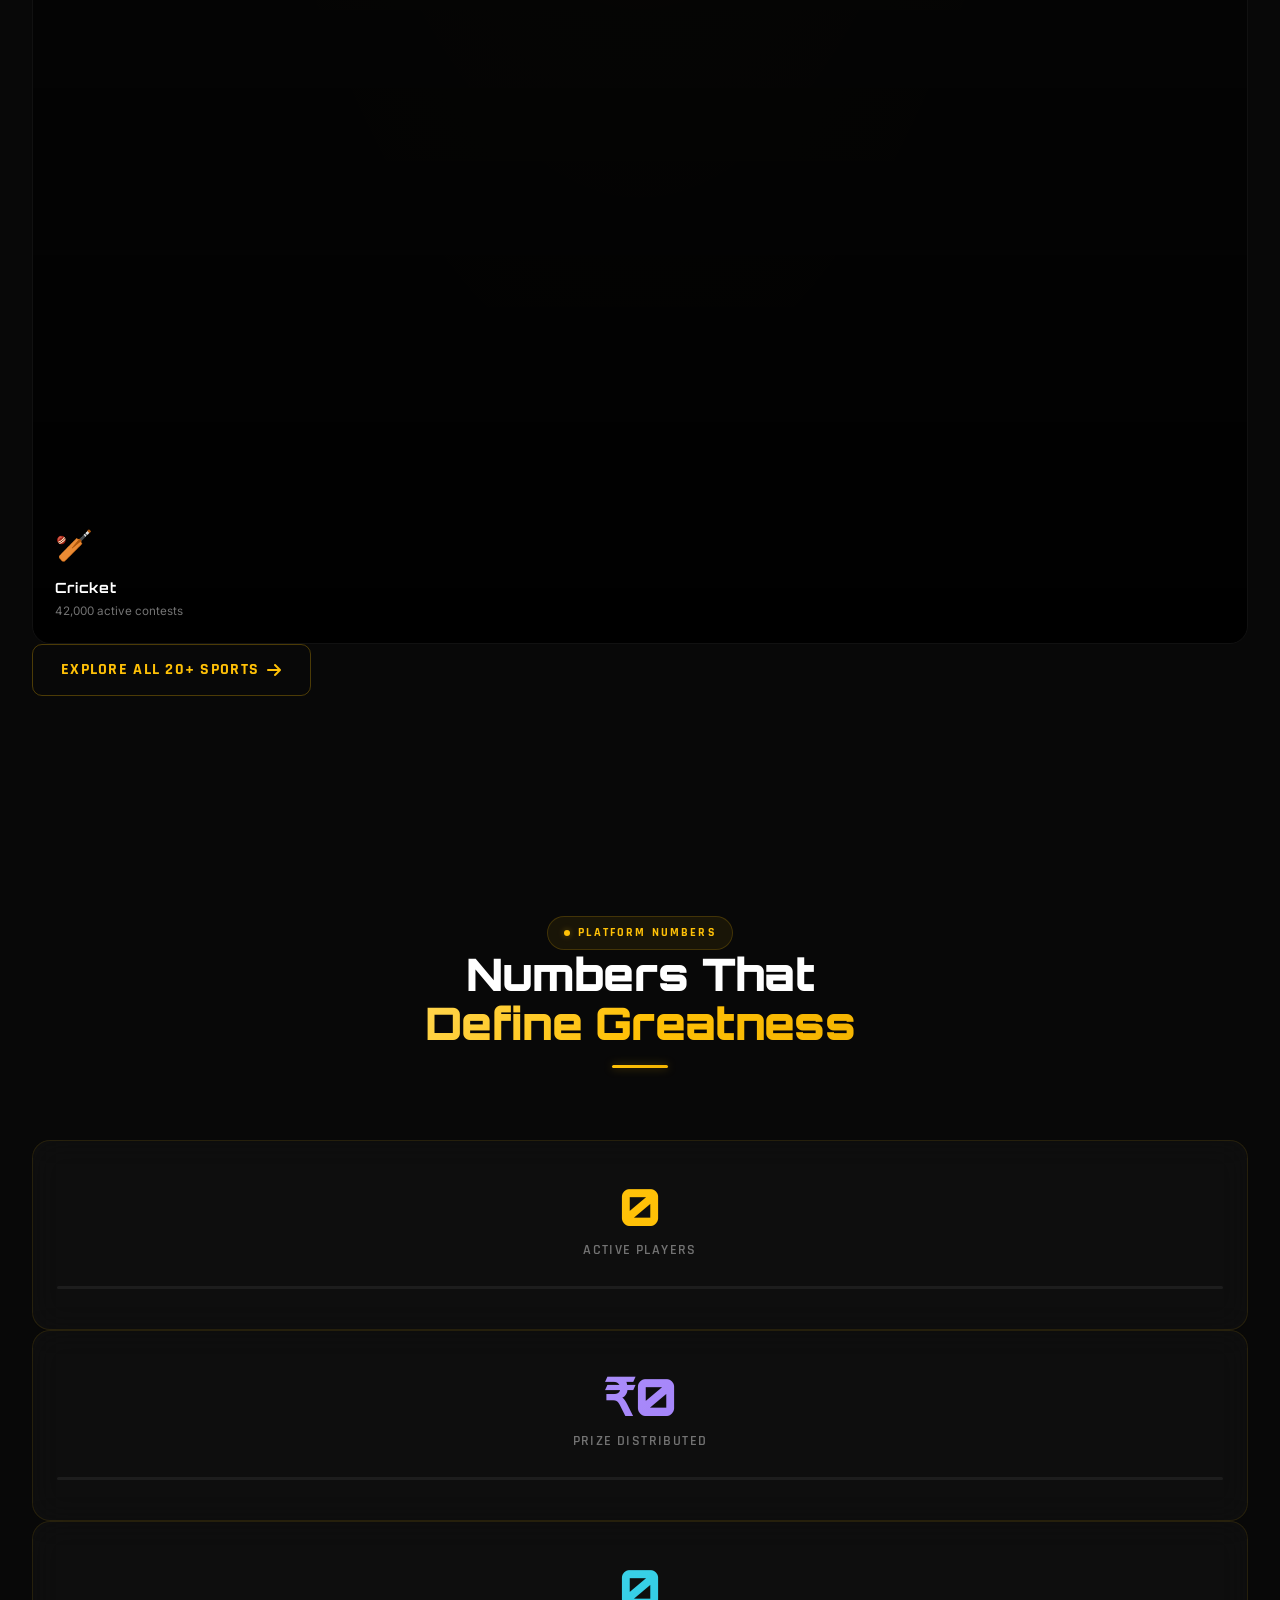
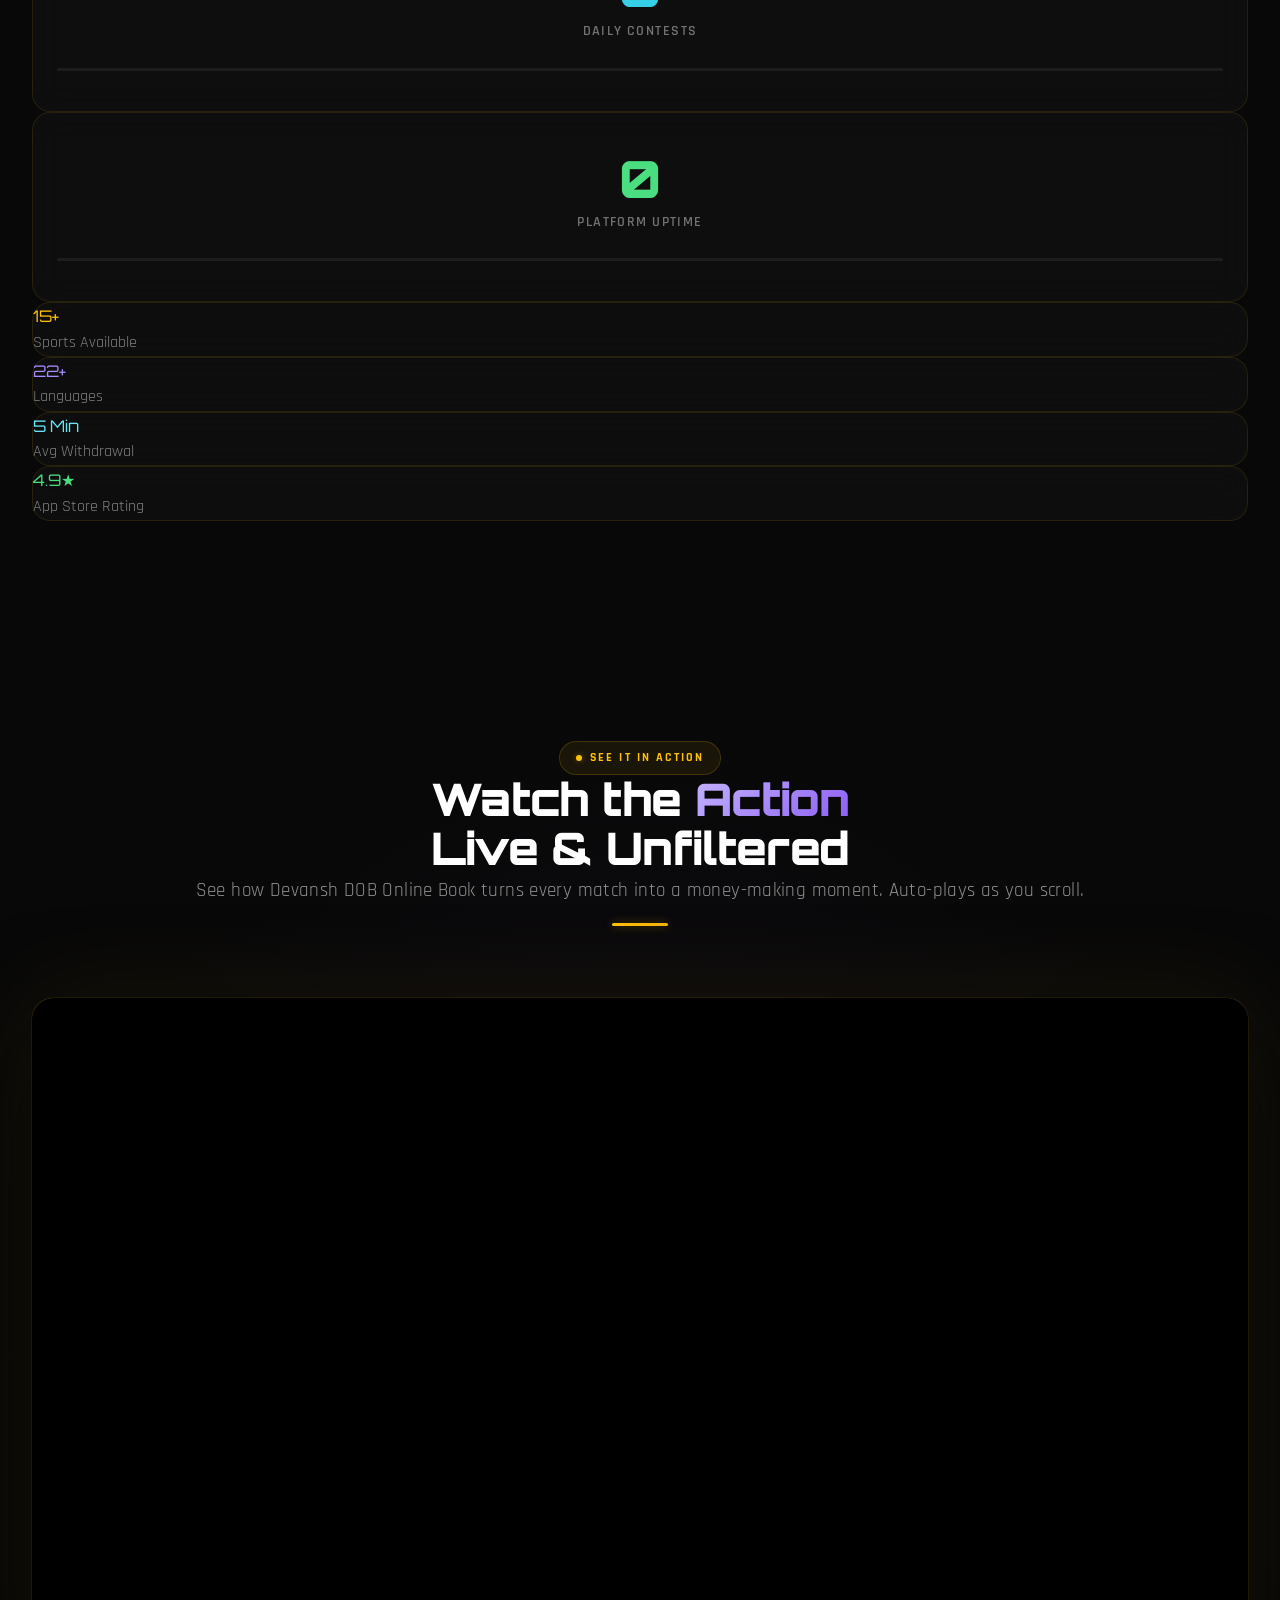
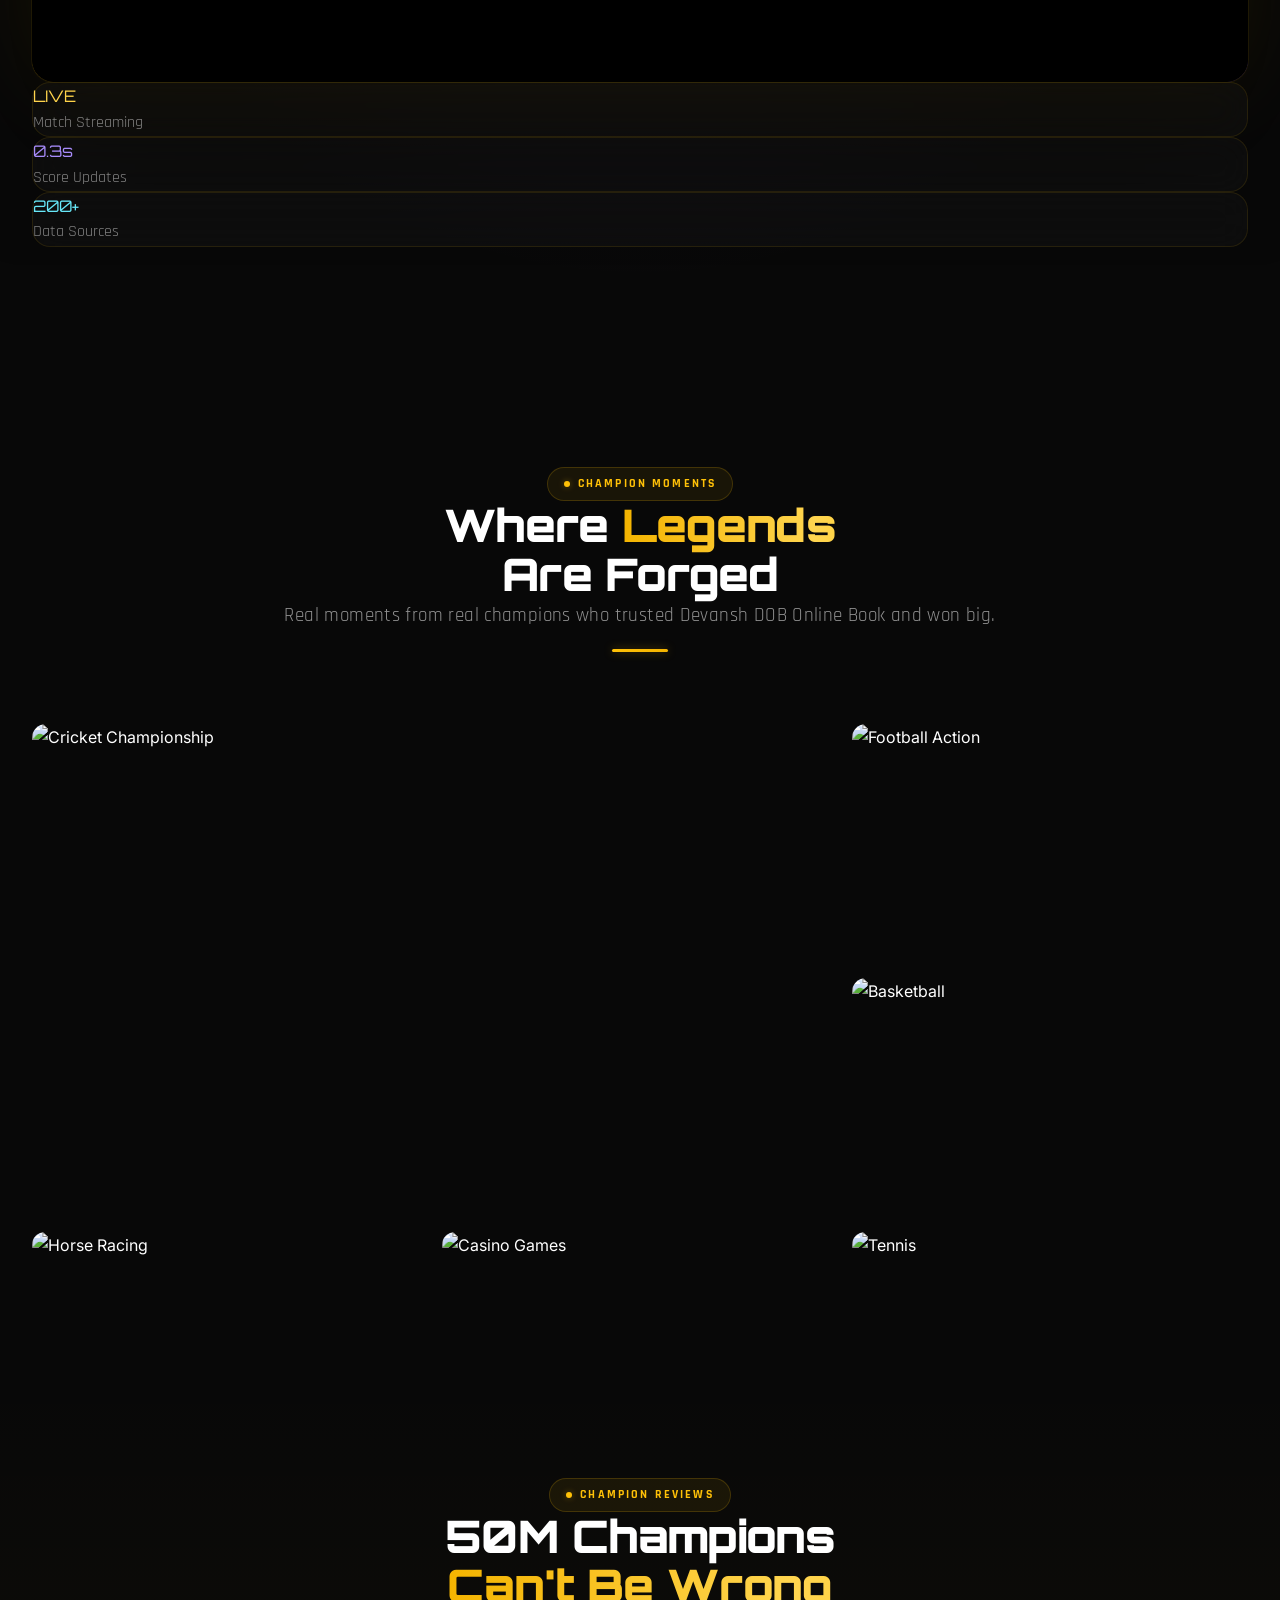
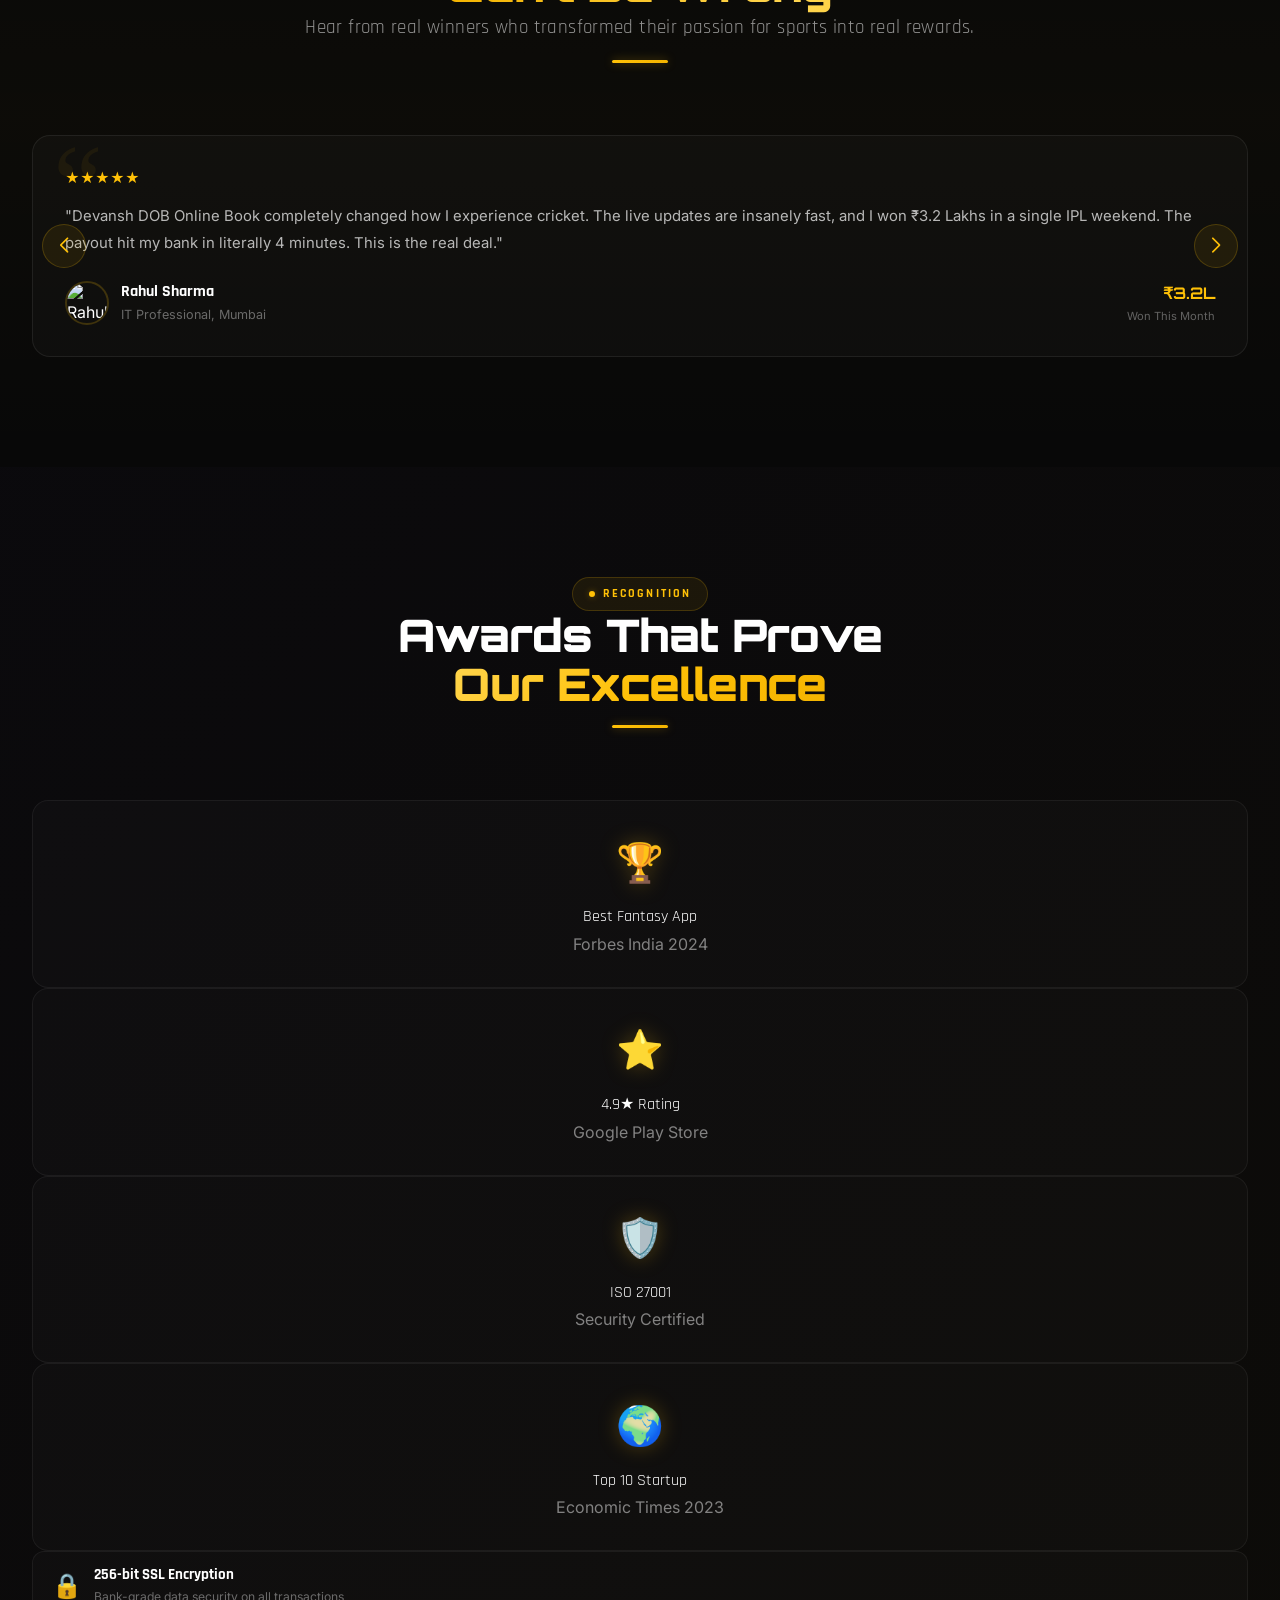
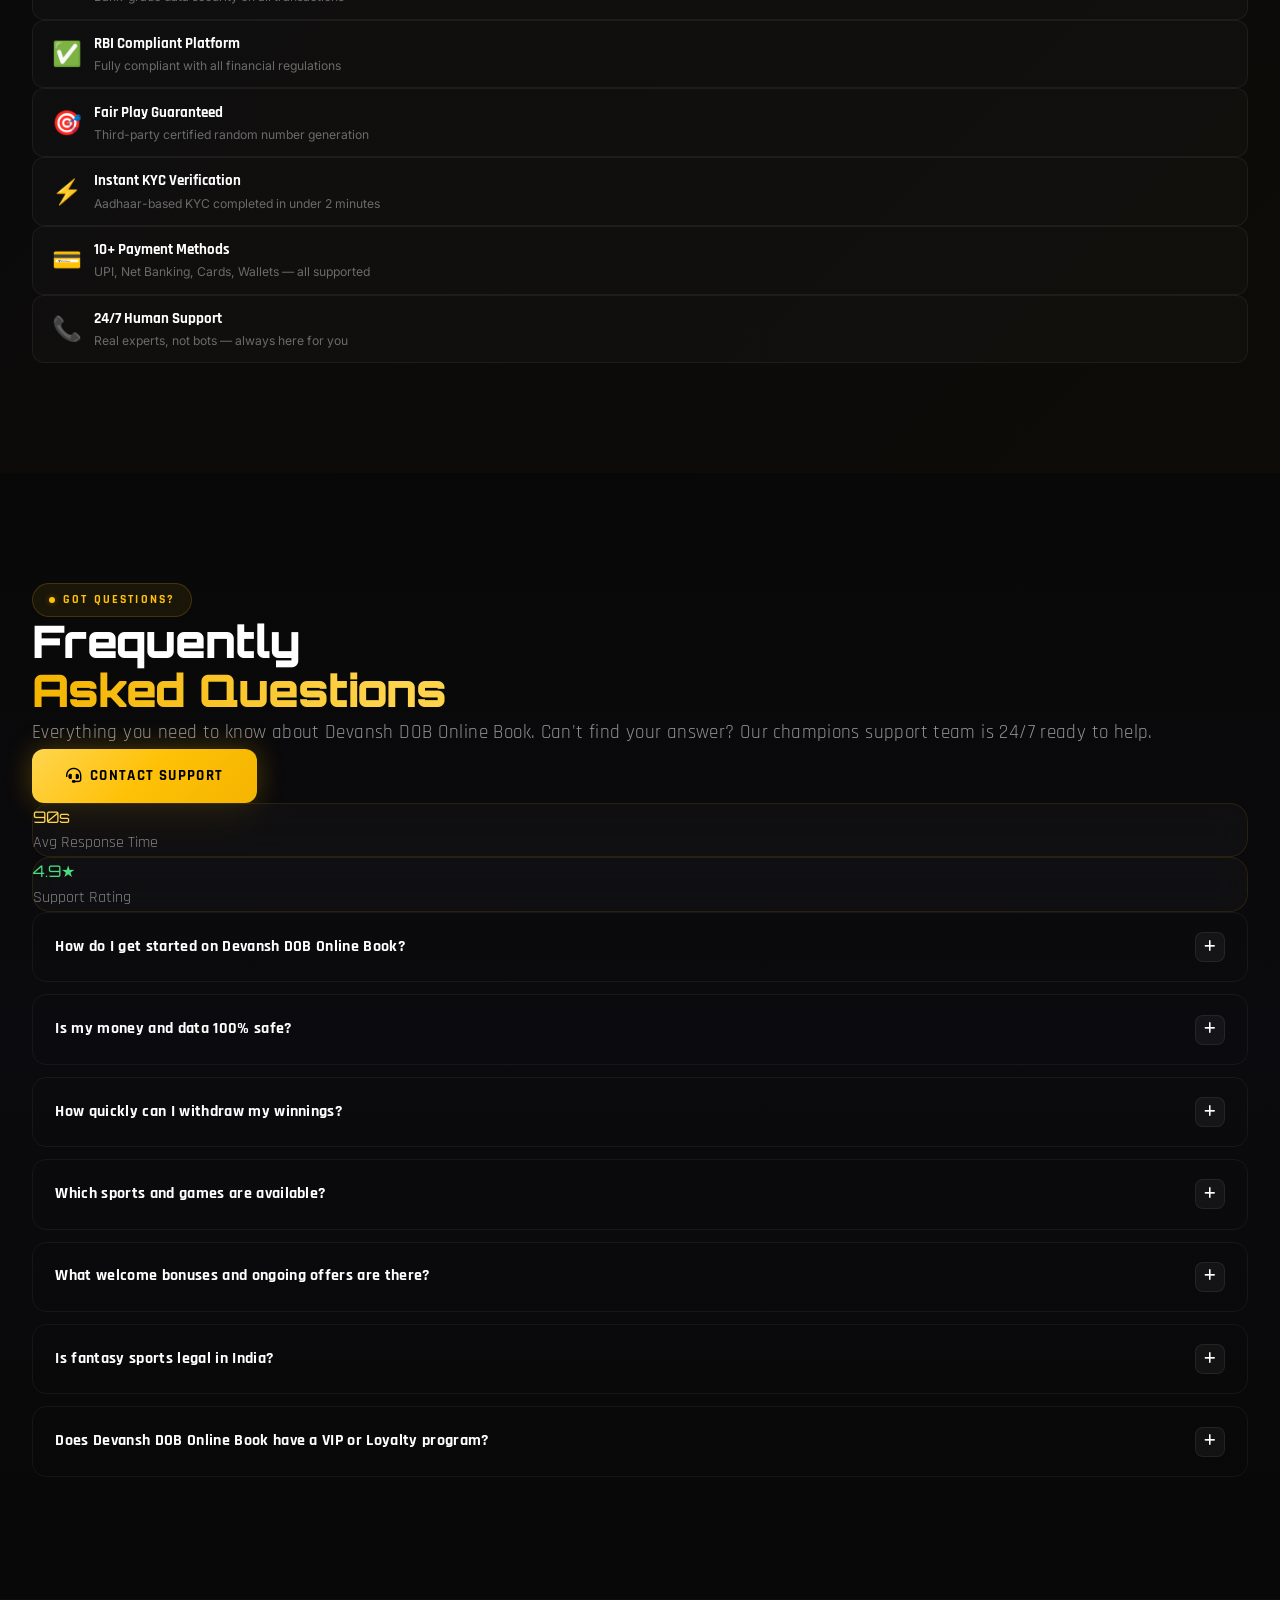
==== commit eb02ba7f: "fixed" ====
--- a/index.html
+++ b/index.html
@@ -331,7 +331,41 @@
 </section>
 
 <!-- ============================================================
-     4. ABOUT PLATFORM
+     4. CASINO PROMO
+     ============================================================ -->
+<section id="promo" class="section-py">
+  <div class="container">
+    <div class="section-head" data-aos="fade-up">
+      <div class="badge-pill mb-3"><span class="dot"></span> Exclusive Offers</div>
+      <h2 class="section-title mb-4">Step Into The <span class="gold-shimmer">Casino</span><br/>Experience</h2>
+      <p class="section-sub max-w-xl mx-auto">Two ways to roll the dice — pick your table and start winning big today.</p>
+      <div class="divider-gold"></div>
+    </div>
+
+    <div class="promo-grid">
+
+      <div class="promo-card" data-aos="fade-up">
+        <div class="promo-img">
+          <img src="assets/client images/01.jpeg" alt="Roll The Dice - Play Casino, Win Big" loading="lazy" />
+        </div>
+        <h3 class="promo-title">Roll The Dice, Win Big</h3>
+        <p class="promo-desc">Spin the roulette wheel and turn every bet into a champion's payout on our live casino tables.</p>
+      </div>
+
+      <div class="promo-card" data-aos="fade-up" data-aos-delay="120">
+        <div class="promo-img">
+          <img src="assets/client images/02.jpeg" alt="Online Casino - Play and Win Unlimited" loading="lazy" />
+        </div>
+        <h3 class="promo-title">Online Casino, Unlimited Wins</h3>
+        <p class="promo-desc">300+ live casino games with 24/7 support on a 100% secure, 100% trusted platform.</p>
+      </div>
+
+    </div>
+  </div>
+</section>
+
+<!-- ============================================================
+     5. ABOUT PLATFORM
      ============================================================ -->
 <section id="about" class="section-py">
   <div class="container">
@@ -400,7 +434,7 @@
 </section>
 
 <!-- ============================================================
-     5. WHY CHOOSE US
+     6. WHY CHOOSE US
      ============================================================ -->
 <section id="why-us" class="section-py" style="background:linear-gradient(180deg,transparent,rgba(139,92,246,0.025),transparent);">
   <div class="container">
@@ -478,7 +512,7 @@
 </section>
 
 <!-- ============================================================
-     6. LIVE FEATURES
+     7. LIVE FEATURES
      ============================================================ -->
 <section id="features" class="section-py">
   <div class="container">
@@ -547,7 +581,7 @@
 </section>
 
 <!-- ============================================================
-     7. FEATURED SPORTS
+     8. FEATURED SPORTS
      ============================================================ -->
 <section id="sports" class="section-py" style="background:radial-gradient(ellipse at 50% 0%,rgba(255,193,7,0.04),transparent 60%);">
   <div class="container">
@@ -672,7 +706,7 @@
 </section>
 
 <!-- ============================================================
-     8. STATISTICS
+     9. STATISTICS
      ============================================================ -->
 <section id="stats" class="section-py relative overflow-hidden stats-section">
   <div class="stats-bg" aria-hidden="true"></div>
@@ -737,7 +771,7 @@
 </section>
 
 <!-- ============================================================
-     9. VIDEO SECTION
+     10. VIDEO SECTION
      ============================================================ -->
 <section id="video" class="section-py" style="background:radial-gradient(ellipse at 50% 50%,rgba(139,92,246,0.04),transparent 65%);">
   <div class="container">
@@ -757,7 +791,7 @@
         <iframe
           id="sports-video"
           class="vid-frame"
-          src="https://www.youtube.com/embed/EngW7tLk6R8?autoplay=1&mute=1&loop=1&playlist=EngW7tLk6R8&controls=1&rel=0&playsinline=1"
+          src="https://www.youtube-nocookie.com/embed/EngW7tLk6R8?autoplay=1&mute=1&loop=1&playlist=EngW7tLk6R8&controls=1&rel=0&playsinline=1"
           frameborder="0"
           allow="autoplay; encrypted-media; fullscreen; picture-in-picture"
           allowfullscreen
@@ -786,7 +820,7 @@
 </section>
 
 <!-- ============================================================
-     10. GALLERY
+     11. GALLERY
      ============================================================ -->
 <section id="gallery" class="section-py">
   <div class="container">
@@ -844,7 +878,7 @@
 </section>
 
 <!-- ============================================================
-     11. TESTIMONIALS
+     12. TESTIMONIALS
      ============================================================ -->
 <section id="testimonials" class="section-py" style="background:linear-gradient(180deg,transparent,rgba(255,193,7,0.02),transparent);">
   <div class="container">
@@ -942,7 +976,7 @@
 </section>
 
 <!-- ============================================================
-     12. ACHIEVEMENTS
+     13. ACHIEVEMENTS
      ============================================================ -->
 <section id="achievements" class="section-py" style="background:linear-gradient(135deg,rgba(139,92,246,0.02),rgba(255,193,7,0.02));">
   <div class="container">
@@ -1007,7 +1041,7 @@
 </section>
 
 <!-- ============================================================
-     13. BLOG SECTION
+     14. BLOG SECTION
      ============================================================ -->
 <section id="blog" class="section-py" style="display:none;">
   <div class="container">
@@ -1127,7 +1161,7 @@
 </section>
 
 <!-- ============================================================
-     14. FAQ
+     15. FAQ
      ============================================================ -->
 <section id="faq" class="section-py" style="background:linear-gradient(180deg,transparent,rgba(139,92,246,0.025),transparent);">
   <div class="container">
@@ -1237,7 +1271,7 @@
 
 
 <!-- ============================================================
-     17. FOOTER
+     18. FOOTER
      ============================================================ -->
 <footer>
   <div class="container pt-16 pb-0">
@@ -1317,6 +1351,12 @@
   <i class="fab fa-whatsapp"></i>
 </a>
 
+<!-- Mobile-only floating social buttons (Telegram + Instagram), bottom-left -->
+<div class="mobile-social-float">
+  <a class="mobile-social-btn tg" href="https://t.me/Devanshonlinebook" target="_blank" rel="noopener" aria-label="Telegram"><i class="fab fa-telegram"></i></a>
+  <a class="mobile-social-btn ig" href="https://www.instagram.com/devansh_online_book?igsh=eG53d3cyczlkcTRt" target="_blank" rel="noopener" aria-label="Instagram"><i class="fab fa-instagram"></i></a>
+</div>
+
 <!-- ============================================================
      SCRIPTS (CDN — all via CDN for zero server dependency)
      ============================================================ -->
--- a/css/style.css
+++ b/css/style.css
@@ -260,6 +260,9 @@
 @media (max-width:768px) {
   .nav-social-btn { width:32px; height:32px; font-size:0.9rem; }
 }
+@media (max-width:768px) {
+  .nav-social { display:none; }
+}
 
 /* Full brand-color social icons (navbar + footer) */
 .nav-social-btn.tg, .soc-btn.tg {
@@ -614,6 +617,20 @@
 .fi { width:46px; height:46px; border-radius:12px; display:flex; align-items:center; justify-content:center; font-size:1.2rem; flex-shrink:0; }
 .fn { font-family:'Rajdhani',sans-serif; font-size:1rem; font-weight:700; margin-bottom:0.35rem; }
 .fd { font-size:0.84rem; color:rgba(255,255,255,0.46); line-height:1.6; }
+
+/* ===== CASINO PROMO ===== */
+.promo-grid { display:grid; grid-template-columns:1fr 1fr; gap:1.75rem; }
+.promo-card {
+  border-radius:18px; overflow:hidden;
+  background:rgba(255,255,255,0.02); border:1px solid rgba(255,255,255,0.055);
+  transition:var(--t-med);
+}
+.promo-card:hover { border-color:rgba(255,193,7,0.28); transform:translateY(-6px); box-shadow:0 20px 40px rgba(0,0,0,0.35); }
+.promo-img { width:100%; aspect-ratio:1/1; overflow:hidden; }
+.promo-img img { width:100%; height:100%; object-fit:cover; display:block; transition:transform 0.7s var(--ease-smooth); }
+.promo-card:hover .promo-img img { transform:scale(1.06); }
+.promo-title { font-family:'Rajdhani',sans-serif; font-size:1.2rem; font-weight:700; letter-spacing:0.02em; margin:1.3rem 1.5rem 0.5rem; }
+.promo-desc { font-size:0.88rem; color:rgba(255,255,255,0.48); line-height:1.65; margin:0 1.5rem 1.5rem; }
 .live-tag {
   display:inline-flex; align-items:center; gap:0.28rem;
   padding:0.18rem 0.55rem;
@@ -978,6 +995,25 @@
 }
 @media (max-width:640px) {
   .whatsapp-float { width:56px; height:56px; font-size:1.7rem; bottom:16px; right:14px; }
+}
+
+/* ===== MOBILE-ONLY SOCIAL FLOAT (Telegram + Instagram, bottom-left) ===== */
+.mobile-social-float { display:none; }
+@media (max-width:768px) {
+  .mobile-social-float {
+    display:flex; flex-direction:column; gap:12px;
+    position:fixed; bottom:16px; left:14px; z-index:9998;
+  }
+  .mobile-social-btn {
+    width:52px; height:52px; border-radius:50%;
+    display:flex; align-items:center; justify-content:center;
+    font-size:1.5rem; color:#fff;
+    box-shadow:0 6px 24px rgba(0,0,0,0.35);
+    transition:transform 0.25s ease, box-shadow 0.25s ease;
+  }
+  .mobile-social-btn:hover, .mobile-social-btn:active { color:#fff; transform:scale(1.08); }
+  .mobile-social-btn.tg { background:linear-gradient(135deg,#2AABEE,#229ED9); }
+  .mobile-social-btn.ig { background:radial-gradient(circle at 30% 107%, #fdf497 0%, #fdf497 5%, #fd5949 45%, #d6249f 60%, #285AEB 90%); }
 }
 
 /* ===== KEYFRAME ANIMATIONS ===== */
@@ -1079,6 +1115,9 @@
   .gallery-grid { grid-template-columns:1fr 1fr; gap:10px; }
   .g-item.big { grid-column:span 2; grid-row:span 1; height:210px; }
   .g-item { height:140px; }
+  .promo-grid { grid-template-columns:1fr; gap:1.25rem; }
+  .promo-title { font-size:1rem; margin:0.9rem 1rem 0.4rem; }
+  .promo-desc { font-size:0.8rem; margin:0 1rem 1rem; }
   .section-py { padding-top:75px; padding-bottom:75px; }
   .phone-wrap { width:200px; }
   .foot-bar { flex-direction:column; text-align:center; }
